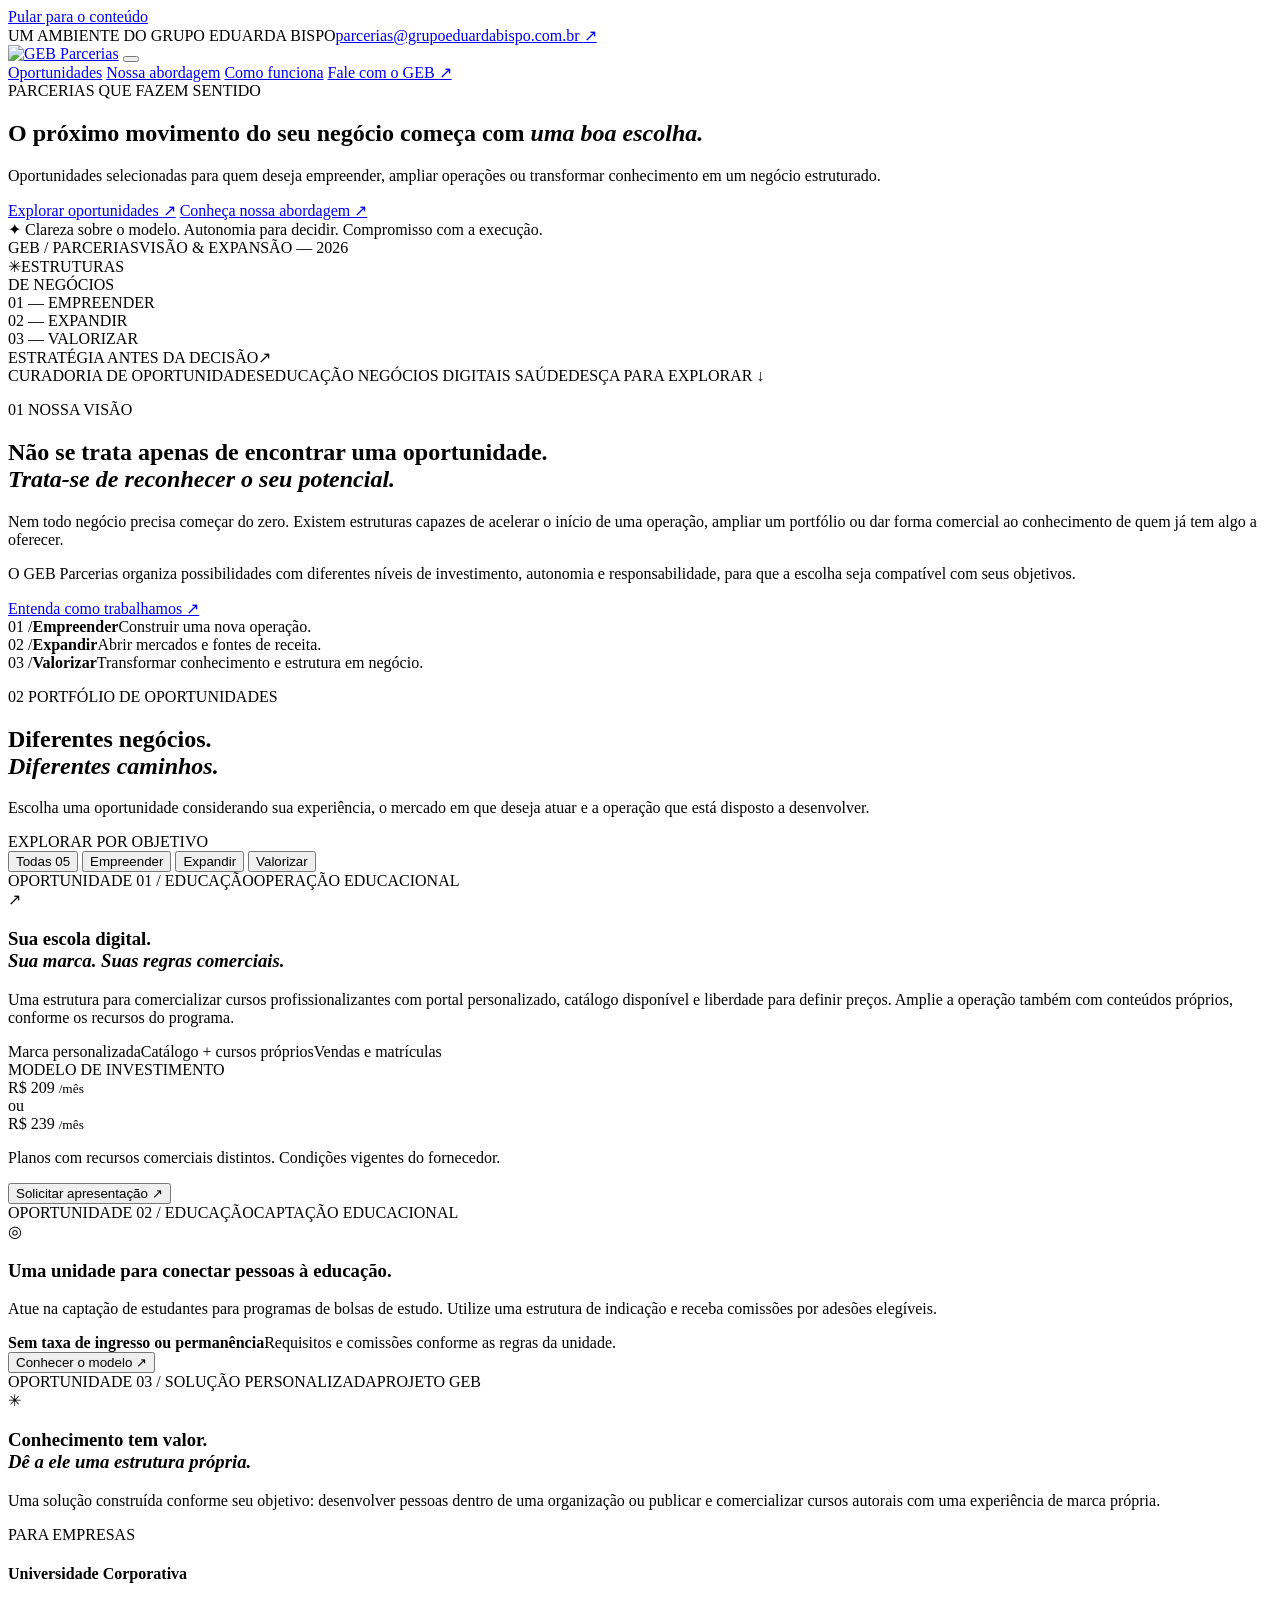
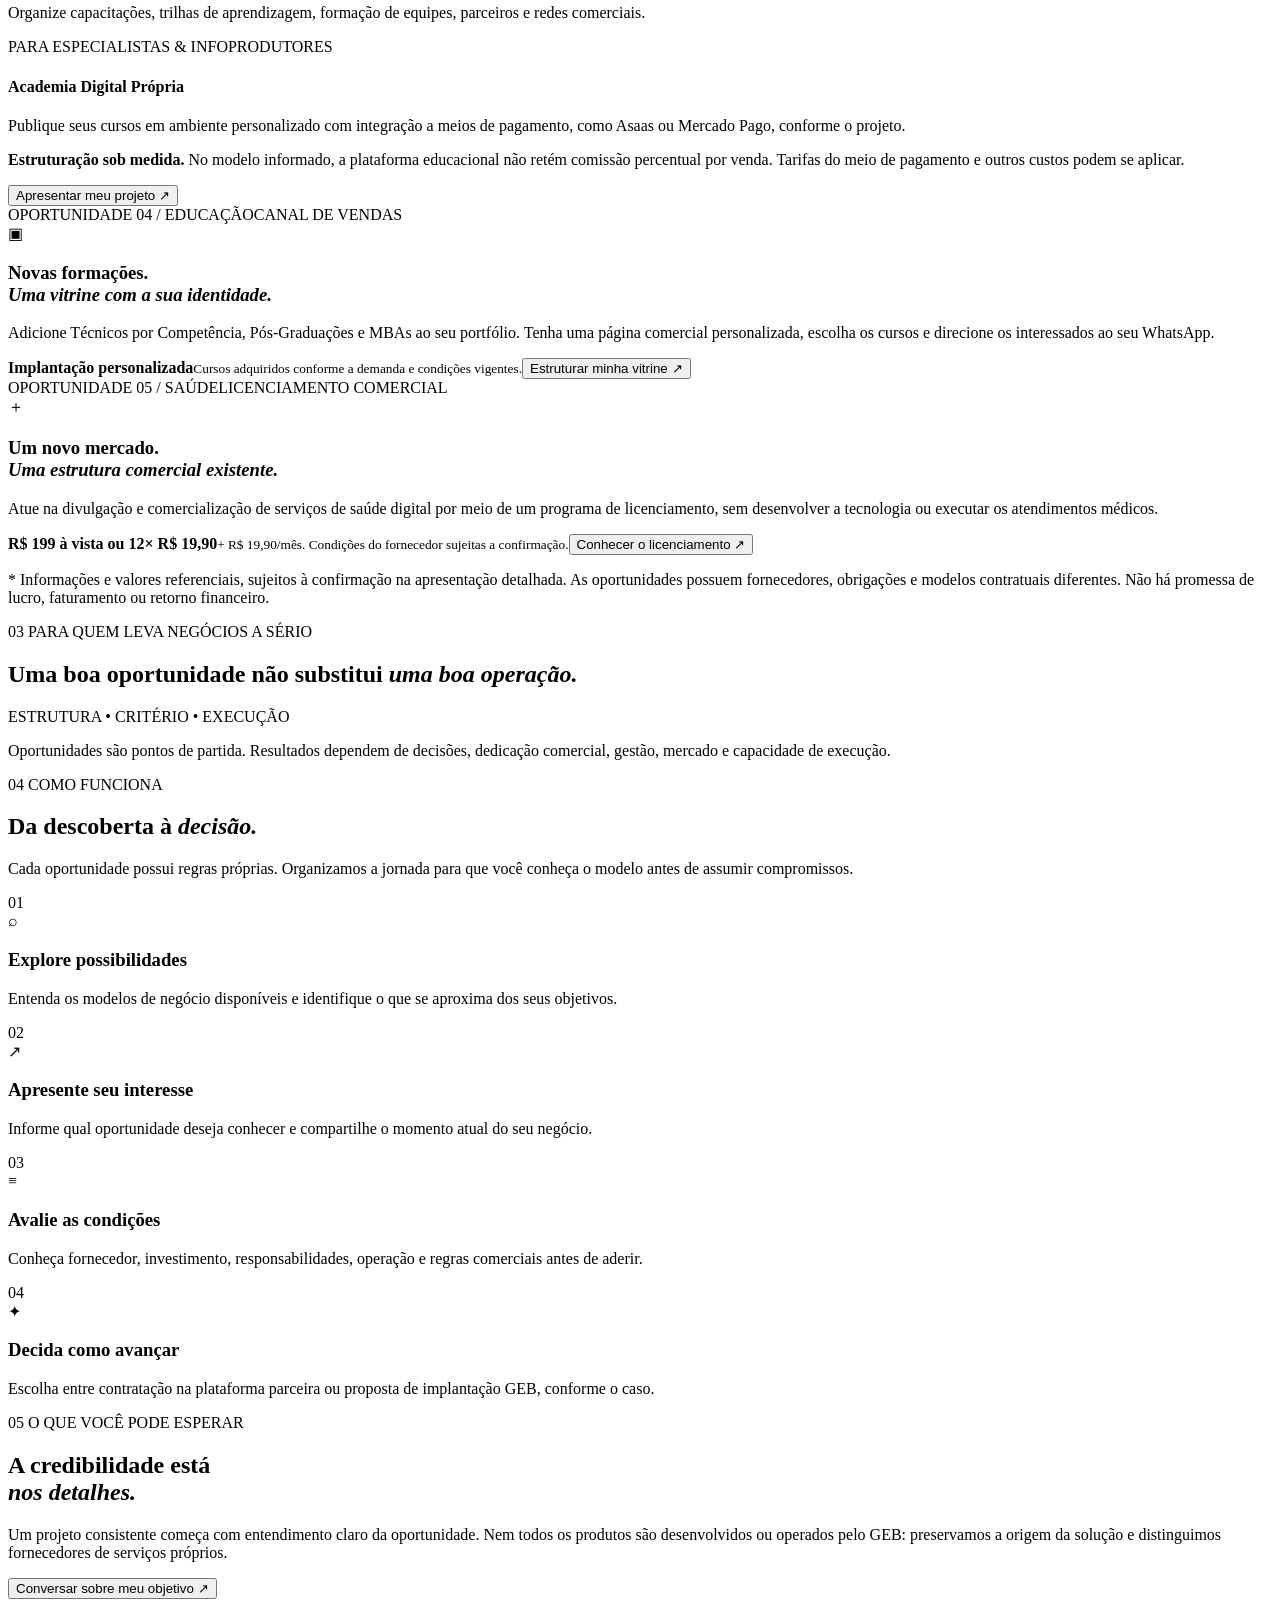
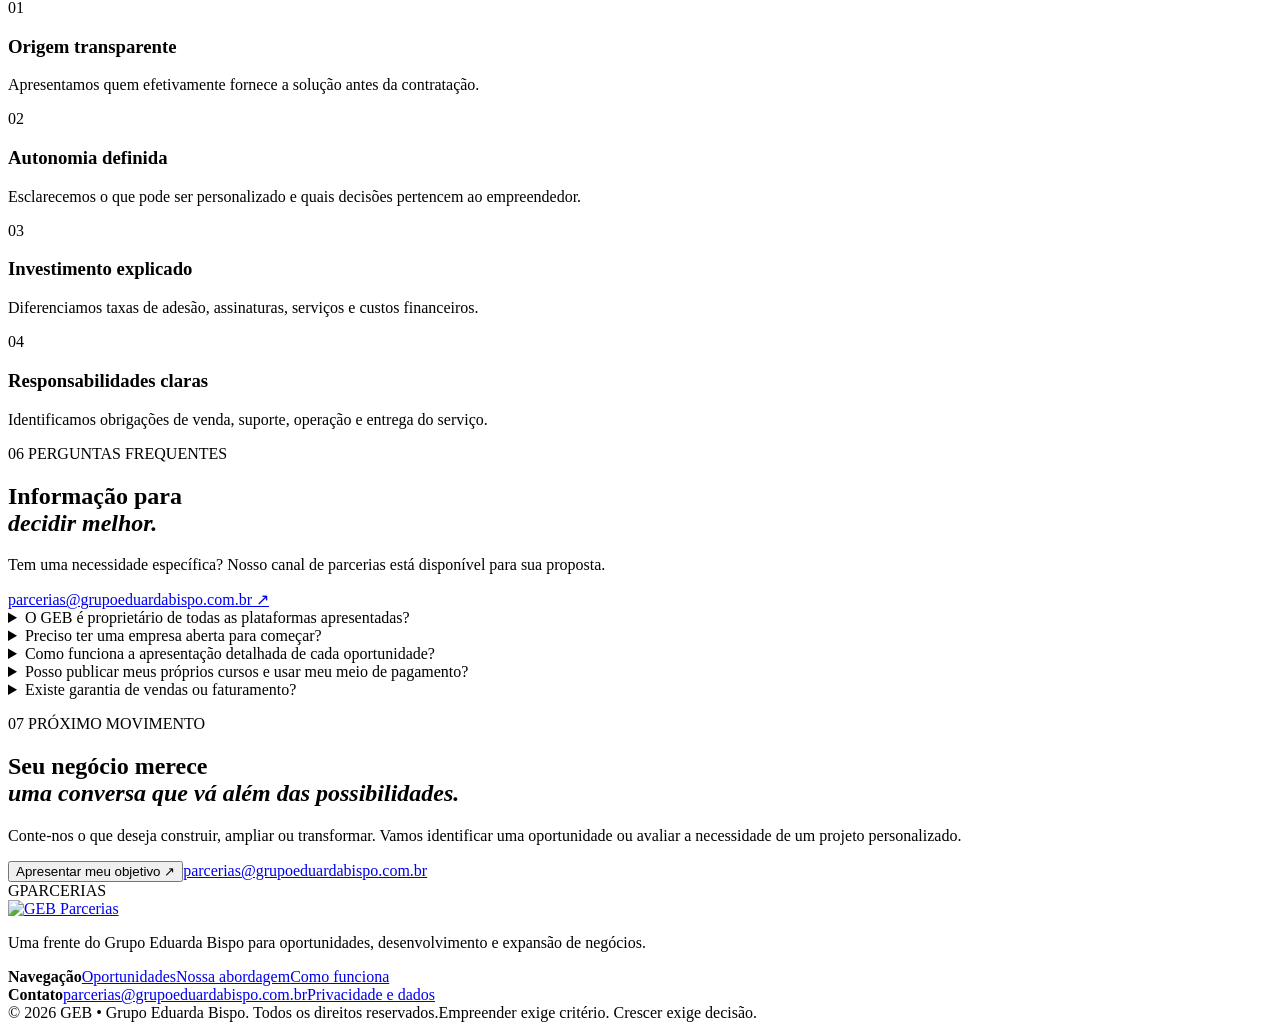
==== index.html @ 1d10a1e2 "feat: adicionar index.html ao site GEB Parcerias" ====
<!doctype html>
<html lang="pt-BR">
<head>
  <meta charset="utf-8">
  <meta name="viewport" content="width=device-width,initial-scale=1">
  <meta name="theme-color" content="#182522">
  <meta name="color-scheme" content="light">
  <meta name="description" content="GEB Parcerias: oportunidades selecionadas para empreender, expandir negócios, estruturar educação e ampliar portfólios com clareza sobre investimento, operação e responsabilidades.">
  <meta property="og:type" content="website">
  <meta property="og:locale" content="pt_BR">
  <meta property="og:url" content="https://gebparcerias.grupoeduardabispo.com.br/">
  <meta property="og:title" content="GEB Parcerias | Oportunidades para construir e expandir negócios">
  <meta property="og:description" content="Negócios não crescem apenas com novas ideias. Crescem com as oportunidades certas.">
  <link rel="canonical" href="https://gebparcerias.grupoeduardabispo.com.br/">
  <link rel="icon" href="assets/favicon.png" type="image/png" sizes="96x96">
  <link rel="preconnect" href="https://fonts.googleapis.com">
  <link rel="preconnect" href="https://fonts.gstatic.com" crossorigin>
  <link href="https://fonts.googleapis.com/css2?family=DM+Sans:wght@400;500;600;700&family=Manrope:wght@400;500;600;700;800&display=swap" rel="stylesheet">
  <link rel="stylesheet" href="styles.css">
  <script src="script.js" defer></script>
  <title>GEB Parcerias | Oportunidades para construir e expandir negócios</title>
  <script type="application/ld+json">{"@context":"https://schema.org","@type":"Organization","name":"GEB Parcerias","url":"https://gebparcerias.grupoeduardabispo.com.br/","email":"parcerias@grupoeduardabispo.com.br","parentOrganization":{"@type":"Organization","name":"Grupo Eduarda Bispo"}}</script>
</head>
<body>
  <a href="#conteudo" class="skip-link">Pular para o conteúdo</a>
  <div class="top-line"><div class="wrap topline-inner"><span><span class="brand-mark" aria-hidden="true"></span> UM AMBIENTE DO GRUPO EDUARDA BISPO</span><a href="mailto:parcerias@grupoeduardabispo.com.br">parcerias@grupoeduardabispo.com.br <span aria-hidden="true">↗</span></a></div></div>
  <header class="header" id="topo">
    <div class="wrap navbar">
      <a class="brand" href="#topo" aria-label="GEB Parcerias — voltar ao início"><img src="assets/geb-parcerias.svg" width="176" height="88" alt="GEB Parcerias"></a>
      <button type="button" class="menu-button" aria-expanded="false" aria-controls="main-nav" aria-label="Abrir menu"><span></span><span></span><span></span></button>
      <nav class="nav" id="main-nav" aria-label="Navegação principal">
        <a href="#oportunidades">Oportunidades</a>
        <a href="#abordagem">Nossa abordagem</a>
        <a href="#processo">Como funciona</a>
        <a class="nav-contact" href="#contato">Fale com o GEB <span aria-hidden="true">↗</span></a>
      </nav>
    </div>
  </header>

  <main id="conteudo">
    <section class="hero" aria-labelledby="hero-title">
      <div class="hero-grid-lines" aria-hidden="true"></div>
      <div class="wrap hero-layout">
        <div class="hero-main">
          <div class="eyebrow hero-eyebrow"><span class="eyebrow-rule"></span> PARCERIAS QUE FAZEM SENTIDO</div>
          <h1 id="hero-title">O próximo movimento do seu negócio começa com <em>uma boa escolha.</em></h1>
          <p class="hero-subtitle">Oportunidades selecionadas para quem deseja empreender, ampliar operações ou transformar conhecimento em um negócio estruturado.</p>
          <div class="hero-buttons">
            <a class="btn btn-gold" href="#oportunidades">Explorar oportunidades <span aria-hidden="true">↗</span></a>
            <a class="btn btn-outline" href="#abordagem">Conheça nossa abordagem <span aria-hidden="true">↗</span></a>
          </div>
          <div class="hero-note"><span class="note-symbol" aria-hidden="true">✦</span> Clareza sobre o modelo. Autonomia para decidir. Compromisso com a execução.</div>
        </div>
        <div class="hero-art" aria-label="Empreender, expandir e valorizar com visão de negócios">
          <div class="art-index"><span>GEB / PARCERIAS</span><span>VISÃO &amp; EXPANSÃO — 2026</span></div>
          <div class="orbit orbit-1"></div><div class="orbit orbit-2"></div><div class="orbit orbit-3"></div>
          <div class="art-center"><span class="art-cross" aria-hidden="true">✳</span><span>ESTRUTURAS<br>DE NEGÓCIOS</span></div>
          <div class="art-pointer art-pointer-a"><span class="dot"></span> 01 — EMPREENDER</div>
          <div class="art-pointer art-pointer-b"><span class="dot"></span> 02 — EXPANDIR</div>
          <div class="art-pointer art-pointer-c"><span class="dot"></span> 03 — VALORIZAR</div>
          <div class="art-foot"><span>ESTRATÉGIA ANTES DA DECISÃO</span><span>↗</span></div>
        </div>
      </div>
      <div class="hero-bottom"><div class="wrap hero-bottom-inner"><span>CURADORIA DE OPORTUNIDADES</span><span>EDUCAÇÃO <i></i> NEGÓCIOS DIGITAIS <i></i> SAÚDE</span><span class="hero-bottom-arrow">DESÇA PARA EXPLORAR ↓</span></div></div>
    </section>

    <section class="intro section" id="abordagem" aria-labelledby="intro-title">
      <div class="wrap intro-grid">
        <div><p class="section-kicker"><span>01</span> NOSSA VISÃO</p><h2 id="intro-title">Não se trata apenas de encontrar uma oportunidade.<br><em>Trata-se de reconhecer o seu potencial.</em></h2></div>
        <div class="intro-right"><p>Nem todo negócio precisa começar do zero. Existem estruturas capazes de acelerar o início de uma operação, ampliar um portfólio ou dar forma comercial ao conhecimento de quem já tem algo a oferecer.</p><p>O GEB Parcerias organiza possibilidades com diferentes níveis de investimento, autonomia e responsabilidade, para que a escolha seja compatível com seus objetivos.</p><a href="#processo" class="text-link">Entenda como trabalhamos <span aria-hidden="true">↗</span></a></div>
      </div>
      <div class="wrap value-strip" aria-label="Três caminhos de crescimento">
        <div><span class="value-num">01 /</span><strong>Empreender</strong><span>Construir uma nova operação.</span></div>
        <div><span class="value-num">02 /</span><strong>Expandir</strong><span>Abrir mercados e fontes de receita.</span></div>
        <div><span class="value-num">03 /</span><strong>Valorizar</strong><span>Transformar conhecimento e estrutura em negócio.</span></div>
      </div>
    </section>

    <section class="opportunities section" id="oportunidades" aria-labelledby="offers-title">
      <div class="wrap">
        <div class="section-heading">
          <div><p class="section-kicker"><span>02</span> PORTFÓLIO DE OPORTUNIDADES</p><h2 id="offers-title">Diferentes negócios.<br><em>Diferentes caminhos.</em></h2></div>
          <p>Escolha uma oportunidade considerando sua experiência, o mercado em que deseja atuar e a operação que está disposto a desenvolver.</p>
        </div>
        <div class="filter-row" aria-label="Filtrar oportunidades" role="group">
          <span class="filter-label">EXPLORAR POR OBJETIVO</span>
          <div class="filter-buttons">
            <button type="button" class="filter active" data-filter="todos" aria-pressed="true">Todas <span>05</span></button>
            <button type="button" class="filter" data-filter="empreender" aria-pressed="false">Empreender</button>
            <button type="button" class="filter" data-filter="expandir" aria-pressed="false">Expandir</button>
            <button type="button" class="filter" data-filter="valorizar" aria-pressed="false">Valorizar</button>
          </div>
        </div>
        <div class="offers-grid">
          <article class="offer-card offer-large" data-categories="empreender expandir" data-offer="escola" id="escola-digital">
            <div class="card-top"><span class="offer-number">OPORTUNIDADE 01 / EDUCAÇÃO</span><span class="offer-type">OPERAÇÃO EDUCACIONAL</span></div>
            <div class="card-layout">
              <div class="card-copy"><div class="card-glyph" aria-hidden="true">↗</div><h3>Sua escola digital.<br><em>Sua marca. Suas regras comerciais.</em></h3><p>Uma estrutura para comercializar cursos profissionalizantes com portal personalizado, catálogo disponível e liberdade para definir preços. Amplie a operação também com conteúdos próprios, conforme os recursos do programa.</p><div class="card-facts"><span>Marca personalizada</span><span>Catálogo + cursos próprios</span><span>Vendas e matrículas</span></div></div>
              <div class="offer-aside"><span class="aside-label">MODELO DE INVESTIMENTO</span><div class="price-line">R$ 209 <small>/mês</small></div><div class="aside-separator">ou</div><div class="price-line price-secondary">R$ 239 <small>/mês</small></div><p>Planos com recursos comerciais distintos. Condições vigentes do fornecedor.</p><button type="button" class="card-action" data-interest="escola">Solicitar apresentação <span aria-hidden="true">↗</span></button></div>
            </div>
          </article>

          <article class="offer-card offer-compact" data-categories="empreender expandir" data-offer="bolsas" id="bolsas-educacionais">
            <div class="card-top"><span class="offer-number">OPORTUNIDADE 02 / EDUCAÇÃO</span><span class="offer-type">CAPTAÇÃO EDUCACIONAL</span></div>
            <div class="compact-body"><div class="card-glyph glyph-light" aria-hidden="true">◎</div><h3>Uma unidade para conectar pessoas à educação.</h3><p>Atue na captação de estudantes para programas de bolsas de estudo. Utilize uma estrutura de indicação e receba comissões por adesões elegíveis.</p><div class="inline-benefit"><strong>Sem taxa de ingresso ou permanência</strong><span>Requisitos e comissões conforme as regras da unidade.</span></div><button type="button" class="card-action card-action-light" data-interest="bolsas">Conhecer o modelo <span aria-hidden="true">↗</span></button></div>
          </article>

          <article class="offer-card offer-wide" data-categories="valorizar expandir empreender" data-offer="academia" id="academia-digital">
            <div class="card-top"><span class="offer-number">OPORTUNIDADE 03 / SOLUÇÃO PERSONALIZADA</span><span class="offer-type">PROJETO GEB</span></div>
            <div class="wide-heading"><div><div class="card-glyph" aria-hidden="true">✳</div><h3>Conhecimento tem valor.<br><em>Dê a ele uma estrutura própria.</em></h3></div><p>Uma solução construída conforme seu objetivo: desenvolver pessoas dentro de uma organização ou publicar e comercializar cursos autorais com uma experiência de marca própria.</p></div>
            <div class="dual-path">
              <div class="path"><span>PARA EMPRESAS</span><h4>Universidade Corporativa</h4><p>Organize capacitações, trilhas de aprendizagem, formação de equipes, parceiros e redes comerciais.</p></div>
              <div class="path"><span>PARA ESPECIALISTAS &amp; INFOPRODUTORES</span><h4>Academia Digital Própria</h4><p>Publique seus cursos em ambiente personalizado com integração a meios de pagamento, como Asaas ou Mercado Pago, conforme o projeto.</p></div>
            </div>
            <div class="wide-footer"><p><strong>Estruturação sob medida.</strong> No modelo informado, a plataforma educacional não retém comissão percentual por venda. Tarifas do meio de pagamento e outros custos podem se aplicar.</p><button type="button" class="card-action" data-interest="academia">Apresentar meu projeto <span aria-hidden="true">↗</span></button></div>
          </article>

          <article class="offer-card offer-half" data-categories="expandir valorizar" data-offer="vitrine" id="vitrine-educacional">
            <div class="card-top"><span class="offer-number">OPORTUNIDADE 04 / EDUCAÇÃO</span><span class="offer-type">CANAL DE VENDAS</span></div>
            <div class="card-glyph" aria-hidden="true">▣</div><h3>Novas formações.<br><em>Uma vitrine com a sua identidade.</em></h3><p>Adicione Técnicos por Competência, Pós-Graduações e MBAs ao seu portfólio. Tenha uma página comercial personalizada, escolha os cursos e direcione os interessados ao seu WhatsApp.</p><div class="offer-foot"><span><strong>Implantação personalizada</strong><small>Cursos adquiridos conforme a demanda e condições vigentes.</small></span><button type="button" class="card-action" data-interest="vitrine">Estruturar minha vitrine <span aria-hidden="true">↗</span></button></div>
          </article>

          <article class="offer-card offer-half offer-health" data-categories="empreender expandir" data-offer="saude" id="saude-digital">
            <div class="card-top"><span class="offer-number">OPORTUNIDADE 05 / SAÚDE</span><span class="offer-type">LICENCIAMENTO COMERCIAL</span></div>
            <div class="card-glyph" aria-hidden="true">＋</div><h3>Um novo mercado.<br><em>Uma estrutura comercial existente.</em></h3><p>Atue na divulgação e comercialização de serviços de saúde digital por meio de um programa de licenciamento, sem desenvolver a tecnologia ou executar os atendimentos médicos.</p><div class="offer-foot"><span><strong>R$ 199 à vista ou 12× R$ 19,90</strong><small>+ R$ 19,90/mês. Condições do fornecedor sujeitas a confirmação.</small></span><button type="button" class="card-action" data-interest="saude">Conhecer o licenciamento <span aria-hidden="true">↗</span></button></div>
          </article>
        </div>
        <p class="offers-disclaimer">* Informações e valores referenciais, sujeitos à confirmação na apresentação detalhada. As oportunidades possuem fornecedores, obrigações e modelos contratuais diferentes. Não há promessa de lucro, faturamento ou retorno financeiro.</p>
      </div>
    </section>

    <section class="statement" aria-labelledby="statement-title"><div class="wrap statement-layout"><p class="section-kicker"><span>03</span> PARA QUEM LEVA NEGÓCIOS A SÉRIO</p><h2 id="statement-title">Uma boa oportunidade não substitui <em>uma boa operação.</em></h2><div class="statement-bottom"><span>ESTRUTURA • CRITÉRIO • EXECUÇÃO</span><p>Oportunidades são pontos de partida. Resultados dependem de decisões, dedicação comercial, gestão, mercado e capacidade de execução.</p></div></div></section>

    <section class="process section" id="processo" aria-labelledby="process-title"><div class="wrap"><div class="section-heading"><div><p class="section-kicker"><span>04</span> COMO FUNCIONA</p><h2 id="process-title">Da descoberta à <em>decisão.</em></h2></div><p>Cada oportunidade possui regras próprias. Organizamos a jornada para que você conheça o modelo antes de assumir compromissos.</p></div><div class="process-grid"><div class="process-step"><span class="step-index">01</span><div class="step-icon" aria-hidden="true">⌕</div><h3>Explore possibilidades</h3><p>Entenda os modelos de negócio disponíveis e identifique o que se aproxima dos seus objetivos.</p></div><div class="process-step"><span class="step-index">02</span><div class="step-icon" aria-hidden="true">↗</div><h3>Apresente seu interesse</h3><p>Informe qual oportunidade deseja conhecer e compartilhe o momento atual do seu negócio.</p></div><div class="process-step"><span class="step-index">03</span><div class="step-icon" aria-hidden="true">≡</div><h3>Avalie as condições</h3><p>Conheça fornecedor, investimento, responsabilidades, operação e regras comerciais antes de aderir.</p></div><div class="process-step"><span class="step-index">04</span><div class="step-icon" aria-hidden="true">✦</div><h3>Decida como avançar</h3><p>Escolha entre contratação na plataforma parceira ou proposta de implantação GEB, conforme o caso.</p></div></div></div></section>

    <section class="criteria" aria-labelledby="criteria-title"><div class="wrap criteria-grid"><div><p class="section-kicker"><span>05</span> O QUE VOCÊ PODE ESPERAR</p><h2 id="criteria-title">A credibilidade está<br><em>nos detalhes.</em></h2><p>Um projeto consistente começa com entendimento claro da oportunidade. Nem todos os produtos são desenvolvidos ou operados pelo GEB: preservamos a origem da solução e distinguimos fornecedores de serviços próprios.</p><button type="button" class="btn btn-dark" data-interest="geral">Conversar sobre meu objetivo <span aria-hidden="true">↗</span></button></div><div class="criteria-list"><div><span>01</span><div><h3>Origem transparente</h3><p>Apresentamos quem efetivamente fornece a solução antes da contratação.</p></div></div><div><span>02</span><div><h3>Autonomia definida</h3><p>Esclarecemos o que pode ser personalizado e quais decisões pertencem ao empreendedor.</p></div></div><div><span>03</span><div><h3>Investimento explicado</h3><p>Diferenciamos taxas de adesão, assinaturas, serviços e custos financeiros.</p></div></div><div><span>04</span><div><h3>Responsabilidades claras</h3><p>Identificamos obrigações de venda, suporte, operação e entrega do serviço.</p></div></div></div></div></section>

    <section class="questions section" id="duvidas" aria-labelledby="questions-title"><div class="wrap questions-layout"><div><p class="section-kicker"><span>06</span> PERGUNTAS FREQUENTES</p><h2 id="questions-title">Informação para<br><em>decidir melhor.</em></h2><p class="questions-support">Tem uma necessidade específica? Nosso canal de parcerias está disponível para sua proposta.</p><a class="text-link" href="mailto:parcerias@grupoeduardabispo.com.br">parcerias@grupoeduardabispo.com.br ↗</a></div><div class="faq-list"><details><summary>O GEB é proprietário de todas as plataformas apresentadas?</summary><p>Não. Algumas oportunidades são programas de terceiros, com contratos e serviços administrados pelos próprios fornecedores. Outras envolvem implantação e estruturação personalizadas realizadas pelo GEB. Essa diferença é esclarecida em cada caso.</p></details><details><summary>Preciso ter uma empresa aberta para começar?</summary><p>Depende da oportunidade e das exigências do fornecedor, do formato de contratação e das atividades pretendidas. A apresentação comercial informará os requisitos aplicáveis.</p></details><details><summary>Como funciona a apresentação detalhada de cada oportunidade?</summary><p>Escolha uma oferta e envie seu interesse. No atendimento, você poderá conhecer a plataforma ou o responsável, as condições comerciais atuais e o caminho de adesão. As páginas detalhadas individuais serão adicionadas posteriormente.</p></details><details><summary>Posso publicar meus próprios cursos e usar meu meio de pagamento?</summary><p>Há modelos que permitem incluir cursos próprios e projetos que podem integrar pagamentos com ferramentas como Asaas ou Mercado Pago. O escopo varia conforme a solução. A ausência de comissão da plataforma educacional, quando aplicável, não elimina eventuais taxas do processador financeiro.</p></details><details><summary>Existe garantia de vendas ou faturamento?</summary><p>Não. O desempenho comercial depende do mercado, da execução, das decisões e das condições de operação. Os valores apresentados são custos referenciais das ofertas, não projeções de lucro.</p></details></div></div></section>

    <section class="contact" id="contato" aria-labelledby="contact-title"><div class="wrap contact-grid"><div><p class="section-kicker kicker-light"><span>07</span> PRÓXIMO MOVIMENTO</p><h2 id="contact-title">Seu negócio merece<br><em>uma conversa que vá além das possibilidades.</em></h2><p>Conte-nos o que deseja construir, ampliar ou transformar. Vamos identificar uma oportunidade ou avaliar a necessidade de um projeto personalizado.</p><div class="contact-actions"><button type="button" class="btn btn-gold" data-interest="geral">Apresentar meu objetivo <span aria-hidden="true">↗</span></button><a href="mailto:parcerias@grupoeduardabispo.com.br" class="contact-email">parcerias@grupoeduardabispo.com.br</a></div></div><div class="contact-emblem" aria-hidden="true"><span class="contact-emblem-ring ring-a"></span><span class="contact-emblem-ring ring-b"></span><span class="contact-emblem-letter">G</span><span class="emblem-small">PARCERIAS</span></div></div></section>
  </main>

  <footer class="footer"><div class="wrap footer-main"><div><a class="footer-brand" href="#topo" aria-label="Voltar ao topo"><img src="assets/geb-parcerias.svg" alt="GEB Parcerias" width="185" height="93"></a><p>Uma frente do Grupo Eduarda Bispo para oportunidades, desenvolvimento e expansão de negócios.</p></div><div><strong>Navegação</strong><a href="#oportunidades">Oportunidades</a><a href="#abordagem">Nossa abordagem</a><a href="#processo">Como funciona</a></div><div><strong>Contato</strong><a href="mailto:parcerias@grupoeduardabispo.com.br">parcerias@grupoeduardabispo.com.br</a><a href="privacidade.html">Privacidade e dados</a></div></div><div class="wrap footer-bottom"><span>© <span id="year">2026</span> GEB • Grupo Eduarda Bispo. Todos os direitos reservados.</span><span>Empreender exige critério. Crescer exige decisão.</span></div></footer>

  <dialog class="lead-dialog" id="interest-dialog" aria-labelledby="dialog-title"><form id="lead-form" method="dialog" novalidate><div class="dialog-head"><div><span class="dialog-eyebrow">GEB PARCERIAS / INTERESSE</span><h2 id="dialog-title">Vamos conversar sobre seu próximo movimento?</h2></div><button class="close-dialog" type="button" aria-label="Fechar janela">×</button></div><p class="dialog-copy">Selecione a oportunidade e conte um pouco sobre seu objetivo. Você poderá encaminhar sua mensagem pelo WhatsApp ou por e-mail.</p><div class="form-fields"><label class="field full"><span>Oportunidade <strong>*</strong></span><select name="oportunidade" id="field-opportunity" required><option value="" selected disabled>Selecione uma opção</option><option value="Escola Digital Profissionalizante">Escola Digital Profissionalizante</option><option value="Unidade de Bolsas Educacionais">Unidade de Bolsas Educacionais</option><option value="Universidade Corporativa / Academia Digital Própria">Universidade Corporativa / Academia Digital Própria</option><option value="Vitrine Educacional Personalizada">Vitrine Educacional Personalizada</option><option value="Licenciamento Comercial de Saúde Digital">Licenciamento Comercial de Saúde Digital</option><option value="Avaliar meu objetivo / outra parceria">Quero orientação sobre meu objetivo</option></select></label><label class="field"><span>Seu nome <strong>*</strong></span><input type="text" name="nome" autocomplete="name" maxlength="110" required placeholder="Como podemos chamar você?"></label><label class="field"><span>Seu WhatsApp <strong>*</strong></span><input type="tel" name="whatsapp" autocomplete="tel" maxlength="22" required placeholder="DDD + número"></label><label class="field full"><span>E-mail <strong>*</strong></span><input type="email" name="email" autocomplete="email" maxlength="160" required placeholder="seuemail@empresa.com.br"></label><label class="field"><span>Seu objetivo <strong>*</strong></span><select name="objetivo" required><option value="" selected disabled>Escolha um objetivo</option><option value="Iniciar um negócio">Iniciar um negócio</option><option value="Expandir meu negócio">Expandir meu negócio</option><option value="Publicar/vender meus cursos">Publicar ou vender meus cursos</option><option value="Estruturar educação corporativa">Estruturar educação corporativa</option><option value="Conhecer possibilidades">Conhecer possibilidades</option></select></label><label class="field"><span>Momento atual <strong>*</strong></span><select name="momento" required><option value="" selected disabled>Selecione</option><option value="Planejamento">Planejamento</option><option value="Já tenho uma operação">Já tenho uma operação</option><option value="Pronto para avaliar implantação">Pronto para avaliar implantação</option></select></label><label class="field full"><span>O que deseja desenvolver? <small>(opcional)</small></span><textarea name="mensagem" rows="2" maxlength="700" placeholder="Conte-nos brevemente seu plano"></textarea></label></div><div class="privacy-note"><span aria-hidden="true">ⓘ</span><p>Este formulário prepara uma mensagem no seu dispositivo. <strong>Nenhuma informação é salva neste site.</strong> Seus dados serão compartilhados quando você confirmar o envio pelo WhatsApp ou e-mail. Saiba mais em <a href="privacidade.html" target="_blank" rel="noopener">Privacidade</a>.</p></div><p class="form-feedback" id="form-feedback" role="status" aria-live="polite"></p><div class="dialog-buttons"><button type="submit" data-send="whatsapp" class="btn btn-dark">Continuar no WhatsApp <span aria-hidden="true">↗</span></button><button type="submit" data-send="email" class="btn btn-mail">Preparar e-mail <span aria-hidden="true">↗</span></button></div></form></dialog>
</body>
</html>
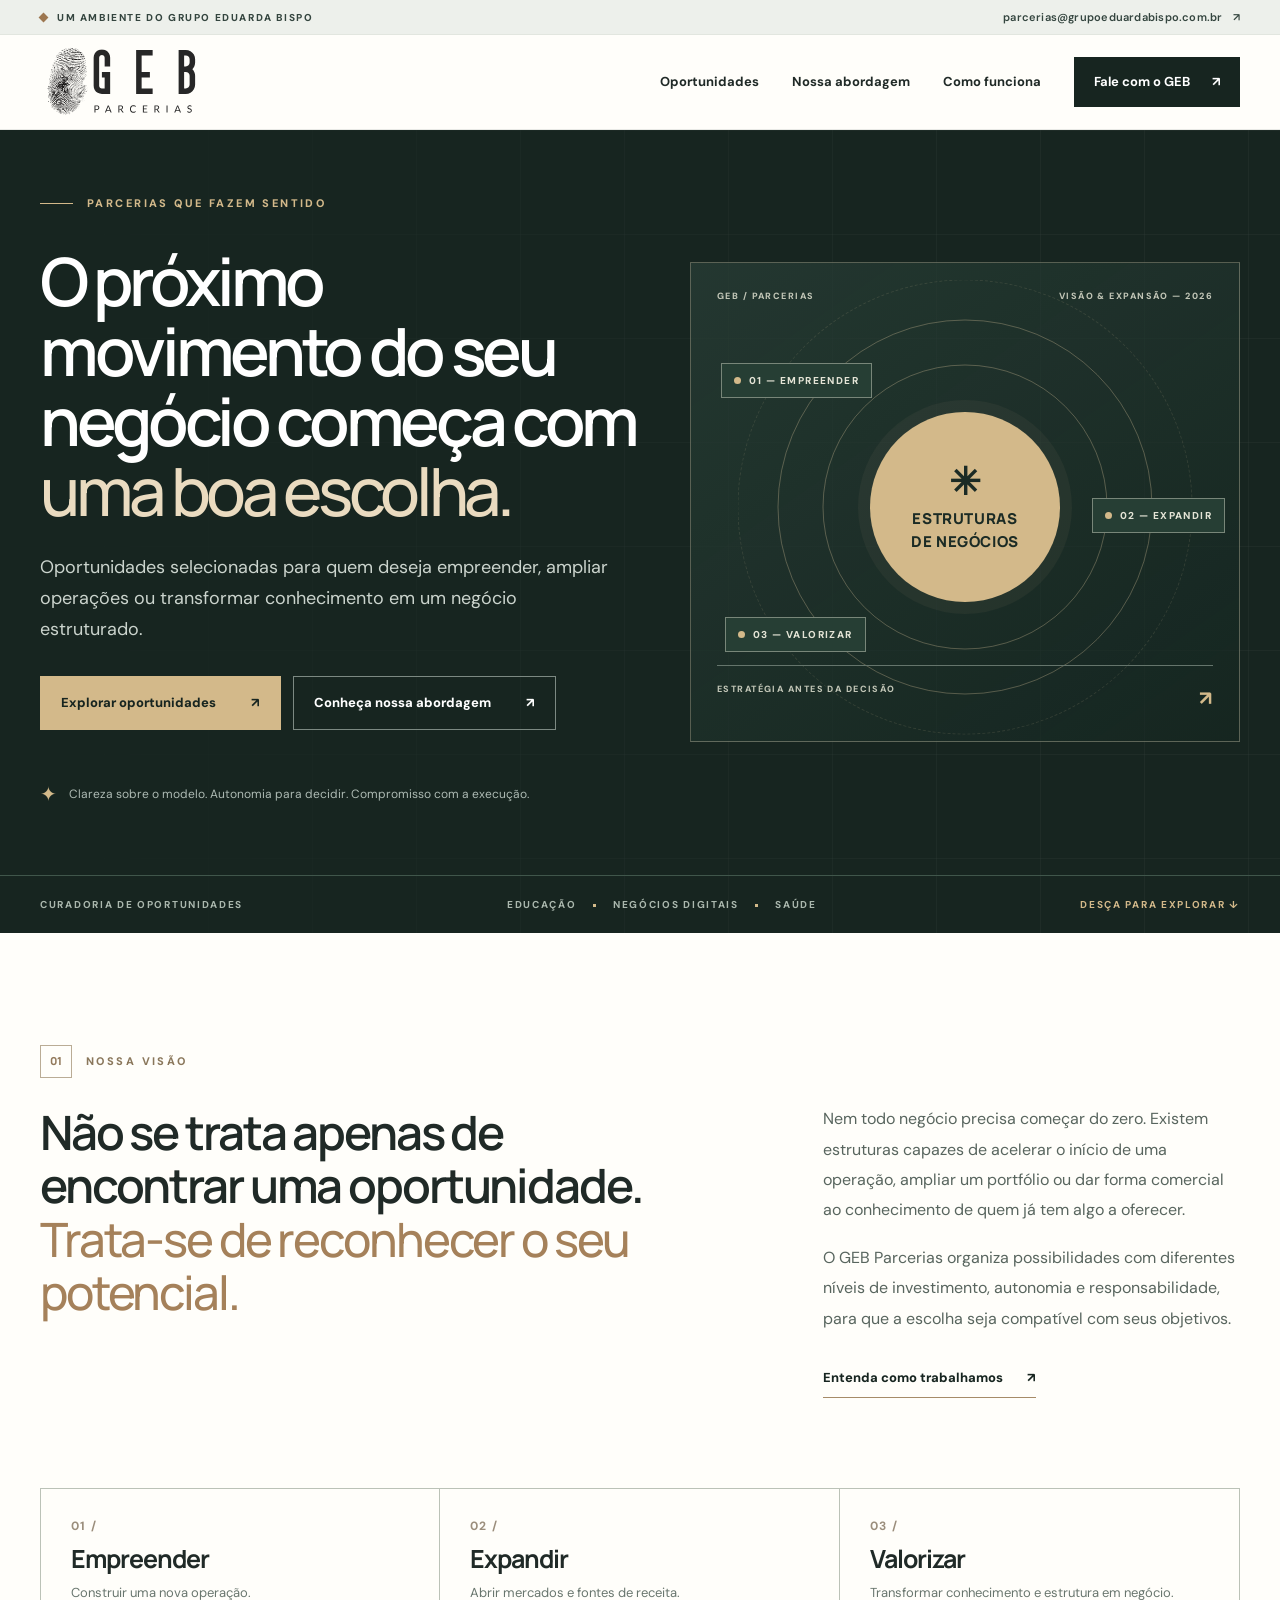
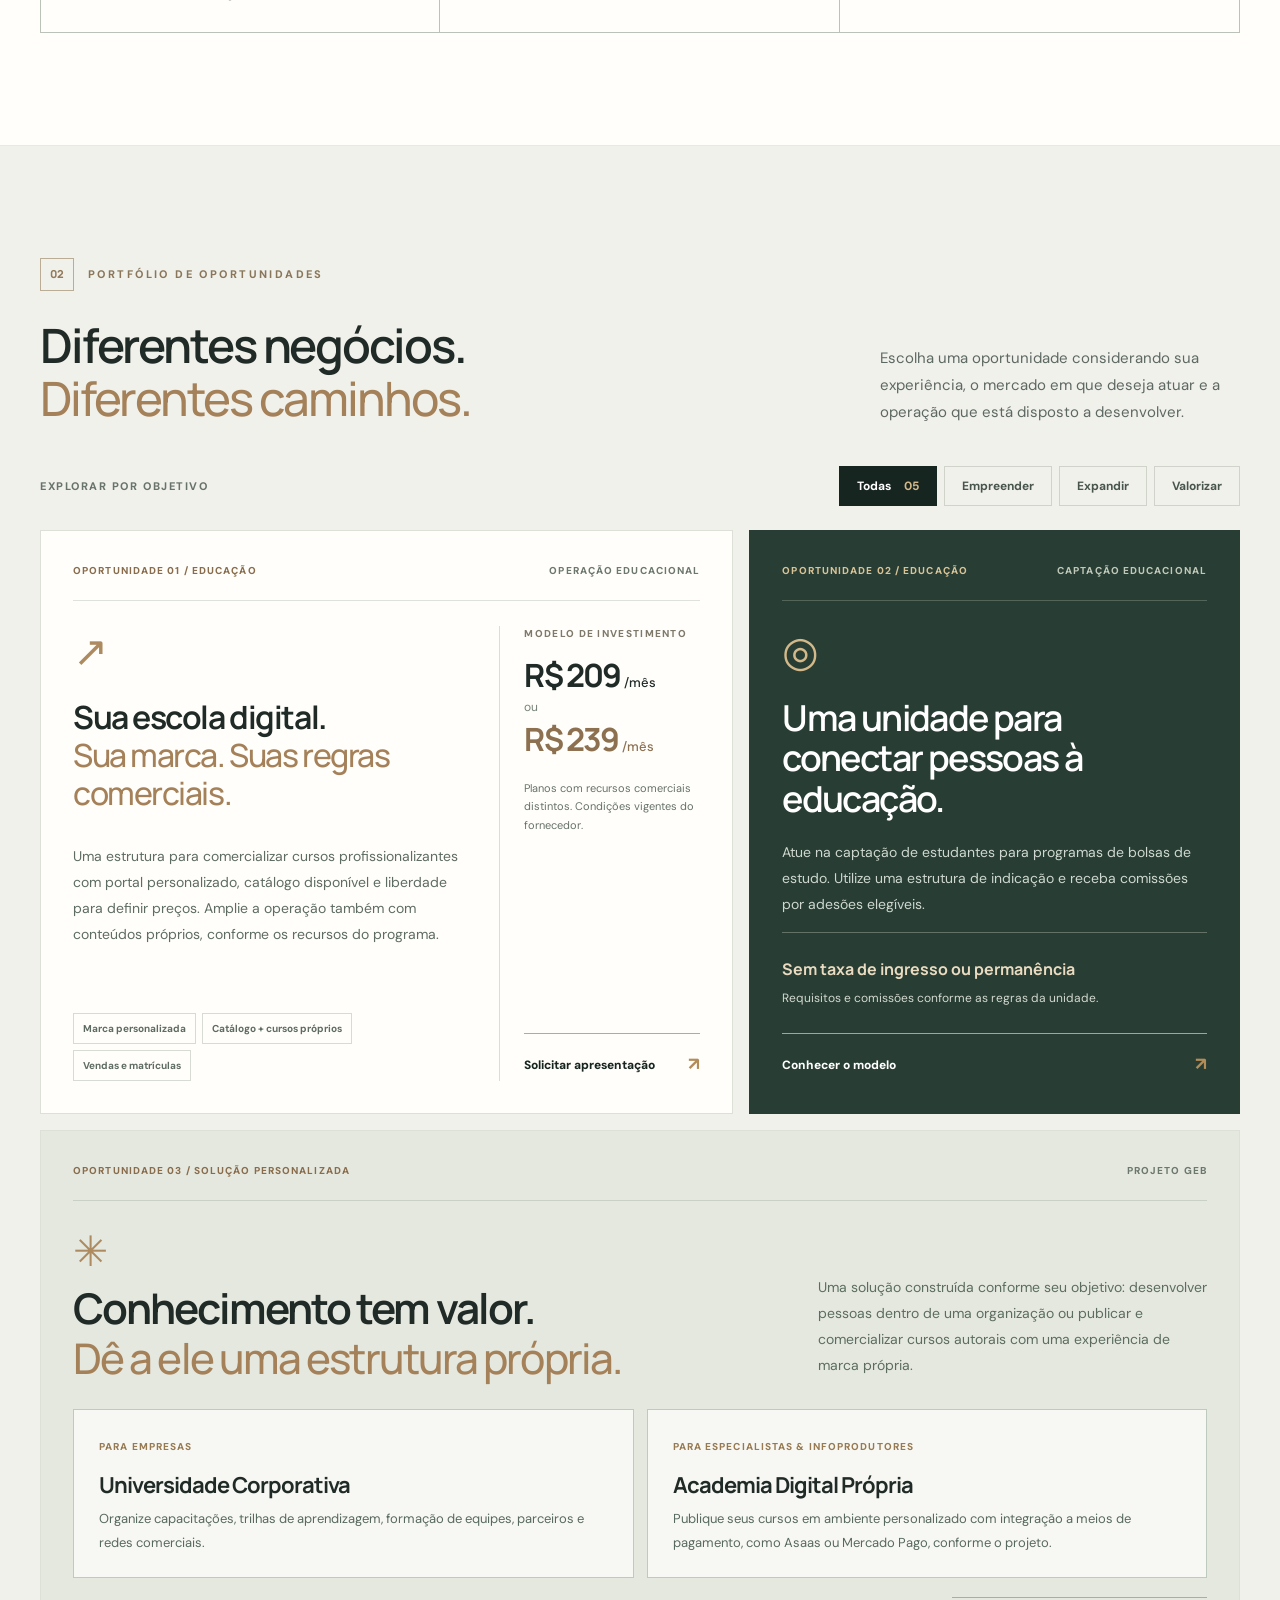
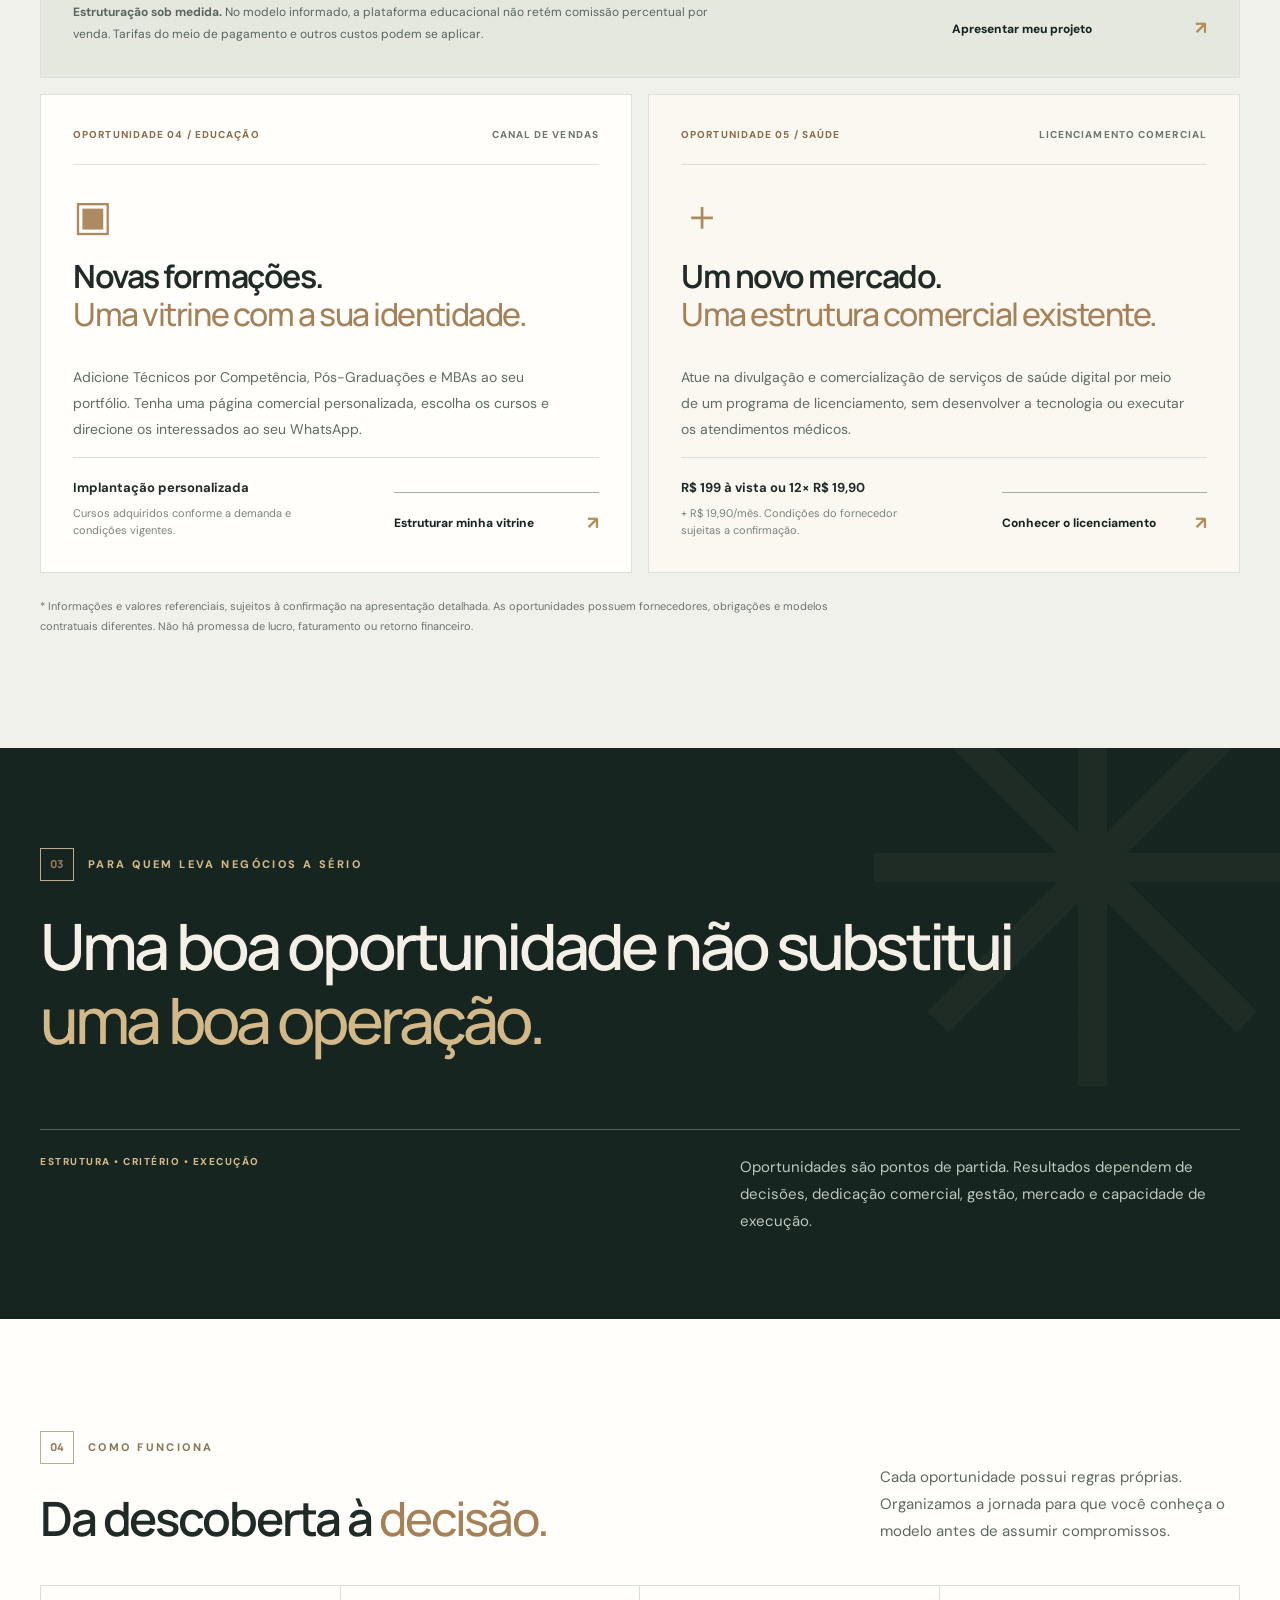
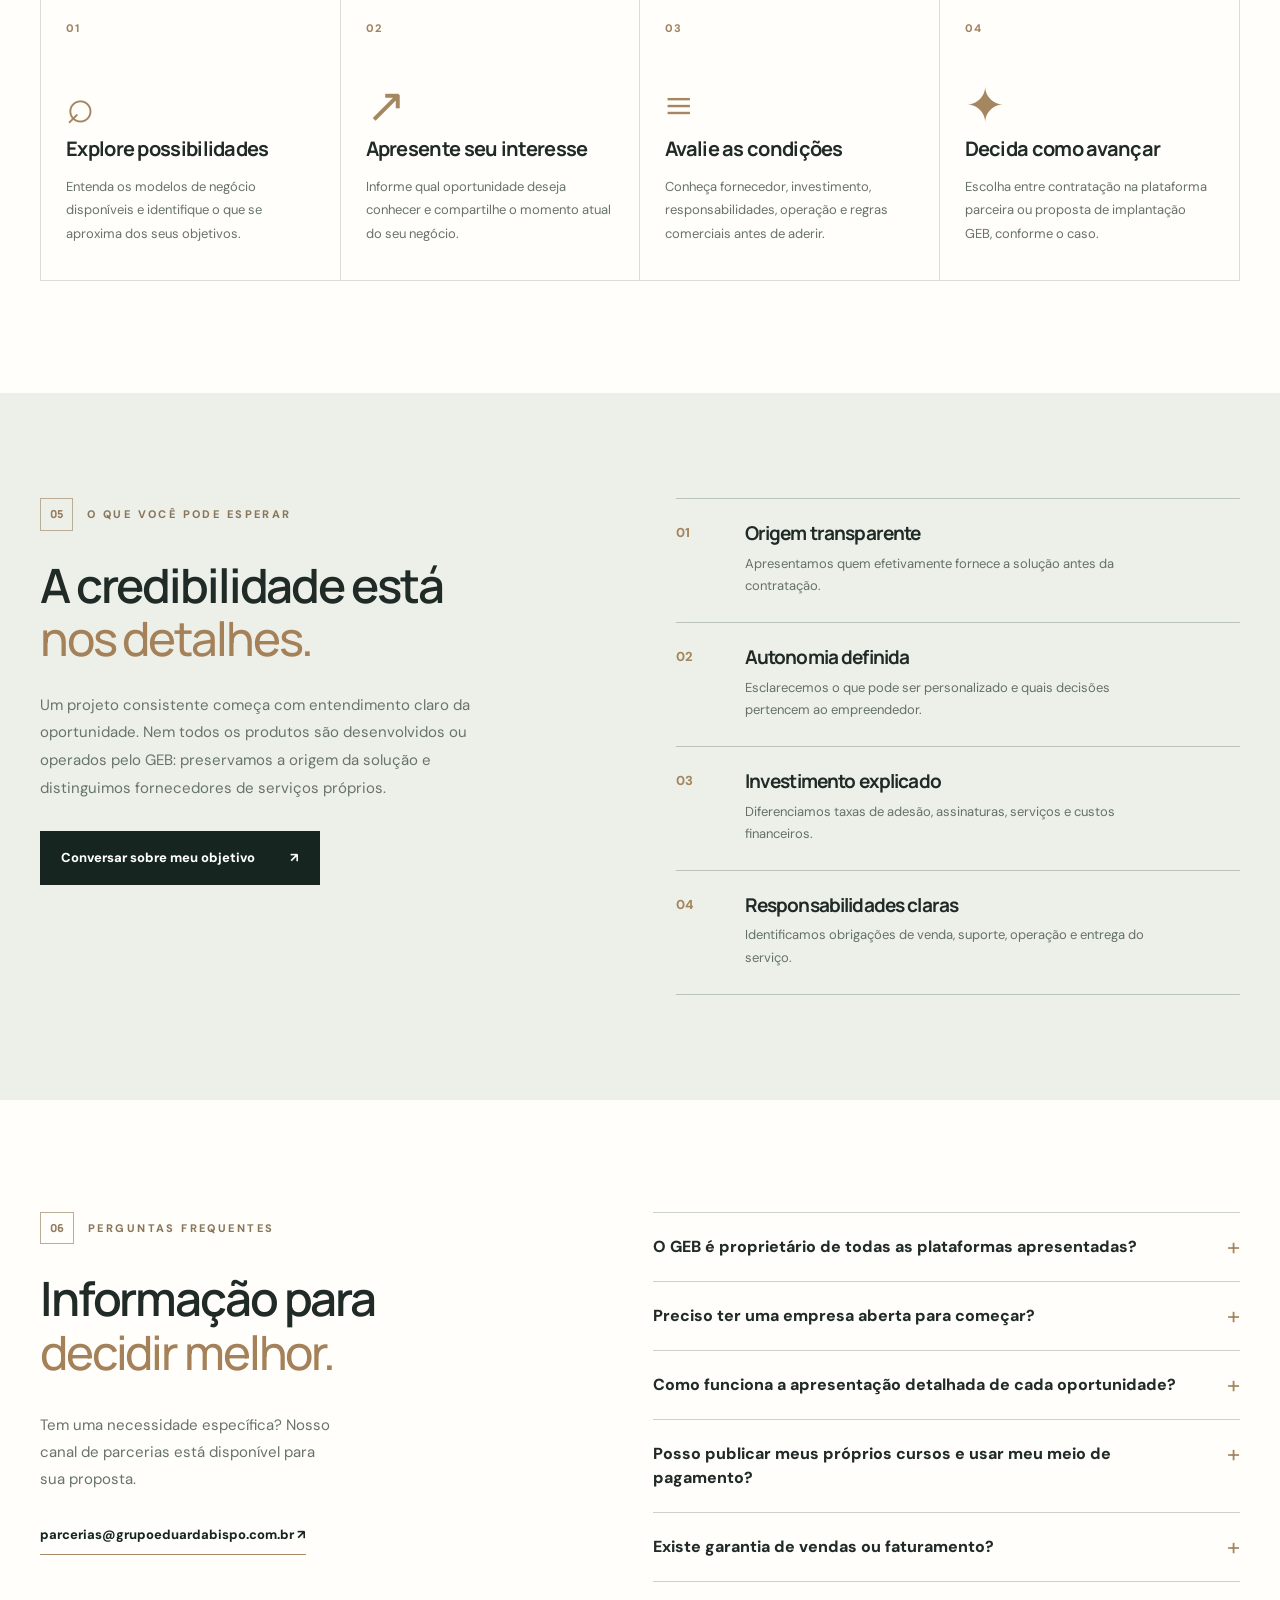
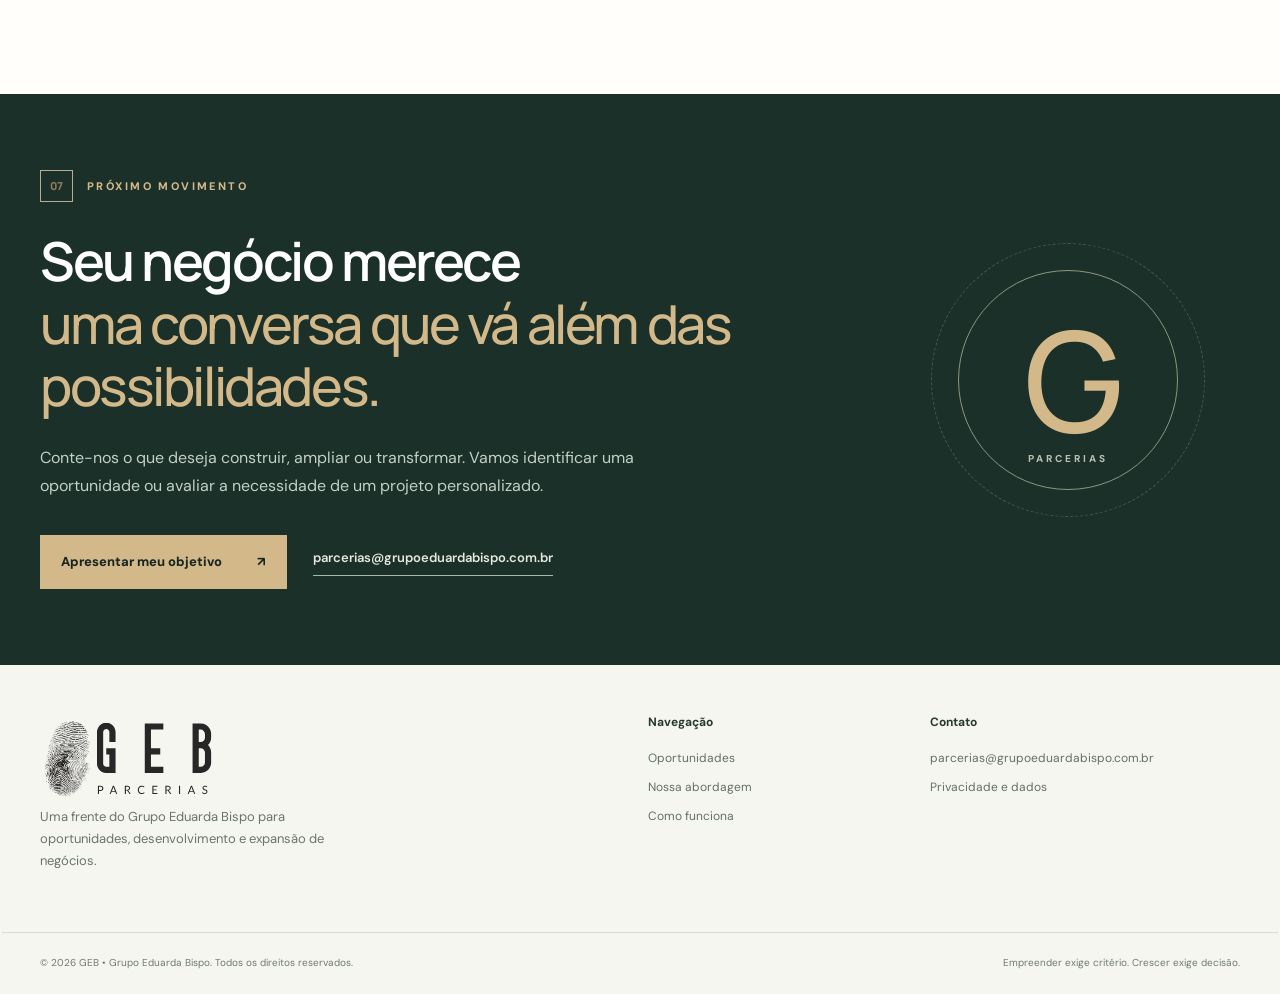
==== commit aeed7b8b: "fix: favicon SVG leve e nítido" ====
--- a/index.html
+++ b/index.html
@@ -12,7 +12,7 @@
   <meta property="og:title" content="GEB Parcerias | Oportunidades para construir e expandir negócios">
   <meta property="og:description" content="Negócios não crescem apenas com novas ideias. Crescem com as oportunidades certas.">
   <link rel="canonical" href="https://gebparcerias.grupoeduardabispo.com.br/">
-  <link rel="icon" href="assets/favicon.png" type="image/png" sizes="96x96">
+  <link rel="icon" href="assets/favicon.svg" type="image/svg+xml">
   <link rel="preconnect" href="https://fonts.googleapis.com">
   <link rel="preconnect" href="https://fonts.gstatic.com" crossorigin>
   <link href="https://fonts.googleapis.com/css2?family=DM+Sans:wght@400;500;600;700&family=Manrope:wght@400;500;600;700;800&display=swap" rel="stylesheet">
--- a/styles.css
+++ b/styles.css
@@ -0,0 +1,17 @@
+:root{--ink:#202a27;--deep:#172520;--deep2:#223631;--gold:#d3b98a;--gold2:#eadbc0;--cream:#f7f5ef;--paper:#fffefa;--sage:#ebeee8;--line:#deded6;--mute:#69726d;--heading:'Manrope','Segoe UI',Arial,sans-serif;--body:'DM Sans',Arial,sans-serif;--ease:cubic-bezier(.22,1,.36,1)}
+*{box-sizing:border-box}html{scroll-behavior:smooth;scroll-padding-top:92px}body{margin:0;background:var(--paper);color:var(--ink);font-family:var(--body);-webkit-font-smoothing:antialiased;line-height:1.5}body.dialog-open{overflow:hidden}button,input,select,textarea{font:inherit}button{cursor:pointer}a{color:inherit;text-decoration:none}img{display:block;max-width:100%}h1,h2,h3,h4,p{margin-top:0}h1,h2,h3,h4{font-family:var(--heading);line-height:1.13;letter-spacing:-.045em}h2 em,h3 em,h1 em{font-style:normal;font-weight:500;color:#a5815a}h1 em{color:var(--gold2)}.wrap{max-width:1276px;margin-inline:auto;padding-inline:38px}.skip-link{position:absolute;top:-120px;left:20px;background:white;padding:13px;z-index:999}.skip-link:focus{top:10px}a:focus-visible,button:focus-visible,summary:focus-visible,input:focus-visible,select:focus-visible,textarea:focus-visible{outline:3px solid #a98048;outline-offset:4px}
+.top-line{height:35px;background:#edf0eb;color:#34453f;border-bottom:1px solid #e2e6df;font-size:10px;letter-spacing:.16em;font-weight:800}.topline-inner{display:flex;justify-content:space-between;align-items:center;height:100%}.topline-inner>span{display:flex;align-items:center;gap:10px}.topline-inner a{font-size:11px;letter-spacing:.02em;font-weight:600}.topline-inner a span{margin-left:7px}.brand-mark{width:7px;height:7px;background:#9d7750;transform:rotate(45deg);display:inline-block}.header{position:sticky;top:0;z-index:20;background:rgba(255,254,250,.97);backdrop-filter:blur(12px);border-bottom:1px solid #e8e9e5}.navbar{height:94px;display:flex;align-items:center;justify-content:space-between;gap:30px}.brand{width:165px;height:81px;display:flex;align-items:center;justify-content:center;flex-shrink:0}.brand img{width:160px;height:80px;object-fit:contain}.nav{display:flex;align-items:center;gap:33px;font-size:13px;font-weight:700}.nav>a:not(.nav-contact){transition:color .2s}.nav>a:hover{color:#a77d51}.nav-contact{background:var(--deep);color:#fff;padding:15px 20px;min-width:160px;display:flex;gap:22px;align-items:center;justify-content:space-between;transition:background .2s}.nav-contact:hover{background:#30483d}.menu-button{display:none;background:none;border:0;padding:12px}
+.hero{background:var(--deep);color:white;position:relative;overflow:hidden}.hero-grid-lines{position:absolute;inset:0;opacity:.11;background-image:linear-gradient(90deg,rgba(255,255,255,.3) 1px,transparent 1px),linear-gradient(rgba(255,255,255,.3) 1px,transparent 1px);background-size:104px 104px;mask-image:linear-gradient(90deg,transparent 1%,black 75%);pointer-events:none}.hero-layout{display:grid;grid-template-columns:1.05fr .95fr;gap:3.5%;align-items:center;min-height:630px;padding-block:65px 66px;position:relative}.hero-main{max-width:660px;position:relative;z-index:1}.eyebrow,.section-kicker{font-size:11px;letter-spacing:.22em;font-weight:800;display:flex;align-items:center;gap:14px}.hero-eyebrow{color:var(--gold);margin-bottom:34px}.eyebrow-rule{width:33px;height:1px;background:var(--gold)}.hero h1{font-size:clamp(49px,5.2vw,76px);font-weight:600;letter-spacing:-.065em;line-height:1.055;margin-bottom:26px}.hero-subtitle{font-size:18px;line-height:1.7;max-width:570px;color:#cbd4cd}.hero-buttons{display:flex;gap:12px;flex-wrap:wrap;margin-top:32px}.btn{border:1px solid transparent;border-radius:0;padding:16px 20px;min-height:54px;font-size:13px;font-weight:800;display:inline-flex;align-items:center;justify-content:space-between;gap:35px;transition:transform .25s var(--ease),background .25s,color .25s;white-space:nowrap}.btn:hover,.card-action:hover{transform:translateY(-2px)}.btn-gold{background:var(--gold);color:var(--deep)}.btn-gold:hover{background:#e7cba2}.btn-outline{color:white;background:transparent;border-color:#7c8982}.btn-outline:hover{border-color:white}.hero-note{display:flex;gap:12px;font-size:12px;color:#adbab3;margin-top:49px;align-items:center}.note-symbol{font-size:20px;color:var(--gold)}.hero-art{height:480px;position:relative;border:1px solid rgba(239,223,191,.3);background:linear-gradient(145deg,rgba(41,63,55,.7),rgba(20,38,32,.62));overflow:hidden;isolation:isolate}.art-index,.art-foot{position:absolute;left:26px;right:26px;display:flex;justify-content:space-between;font-size:9px;letter-spacing:.16em;font-weight:800;color:#c2c6b7;z-index:3}.art-index{top:27px}.art-foot{bottom:28px;border-top:1px solid #65756c;padding-top:17px}.art-foot span:last-child{color:var(--gold);font-size:20px}.orbit{position:absolute;width:375px;height:375px;border:1px solid rgba(207,187,149,.34);border-radius:50%;top:51%;left:50%;transform:translate(-50%,-50%)}.orbit-2{width:285px;height:285px}.orbit-3{width:455px;height:455px;border-style:dashed;opacity:.4}.art-center{position:absolute;top:51%;left:50%;transform:translate(-50%,-50%);border-radius:50%;width:190px;height:190px;background:#d3b98a;color:#1b2b25;display:flex;flex-direction:column;align-items:center;justify-content:center;gap:8px;text-align:center;font-family:var(--heading);font-size:15px;letter-spacing:.04em;line-height:1.55;font-weight:800;z-index:2;box-shadow:0 0 0 12px rgba(211,185,138,.055)}.art-cross{font-size:38px;line-height:1}.art-pointer{position:absolute;z-index:2;font-size:10px;letter-spacing:.14em;font-weight:800;padding:9px 12px;background:#263e34;border:1px solid #788679;color:#e4e4d6;display:flex;align-items:center;gap:8px;white-space:nowrap}.art-pointer-a{top:100px;left:30px}.art-pointer-b{right:14px;top:235px}.art-pointer-c{bottom:89px;left:34px}.dot{display:inline-block;border-radius:50%;background:var(--gold);width:7px;height:7px}.hero-bottom{position:relative;border-top:1px solid #40564b}.hero-bottom-inner{display:flex;justify-content:space-between;align-items:center;min-height:57px;font-size:10px;letter-spacing:.17em;font-weight:700;color:#abb8ae;gap:18px}.hero-bottom-inner i{display:inline-block;height:3px;width:3px;background:var(--gold);vertical-align:middle;margin:0 13px}.hero-bottom-arrow{color:var(--gold)}
+.section{padding-block:112px}.section-kicker{margin-bottom:28px;color:#8a775b}.section-kicker span{font-family:var(--heading);font-size:11px;border:1px solid #baac95;padding:7px 9px;letter-spacing:0;color:#937a5c}.intro{background:var(--paper)}.intro-grid{display:grid;grid-template-columns:1.15fr .75fr;gap:12%;align-items:start}.intro h2,.section-heading h2,.criteria h2,.questions h2{font-size:clamp(35px,3.7vw,54px);font-weight:600;margin:0}.intro-right{padding-top:59px}.intro-right p{font-size:16px;line-height:1.9;color:#58655e;margin-bottom:17px}.text-link{display:inline-flex;align-items:center;gap:24px;border-bottom:1px solid #a68b68;padding-bottom:10px;margin-top:17px;font-size:13px;font-weight:800;color:var(--deep)}.value-strip{display:grid;grid-template-columns:repeat(3,1fr);margin-top:90px}.value-strip>div{border-top:1px solid #bbc2b7;border-bottom:1px solid #bbc2b7;border-right:1px solid #bbc2b7;padding:28px 30px 30px;display:grid;gap:5px}.value-strip>div:first-child{border-left:1px solid #bbc2b7}.value-num{color:#9b8e7c;font-size:12px;font-weight:700;letter-spacing:.12em}.value-strip strong{font-family:var(--heading);font-size:25px;letter-spacing:-.04em}.value-strip>div>span:last-child{color:#69766e;font-size:13px}
+.opportunities{background:#f1f1ec;border-top:1px solid #e9e9e3}.section-heading{display:flex;align-items:flex-end;justify-content:space-between;gap:40px;margin-bottom:40px}.section-heading>p{color:#5d6862;font-size:15px;line-height:1.8;max-width:360px;margin-bottom:0}.filter-row{display:flex;justify-content:space-between;align-items:center;gap:18px;margin-bottom:24px}.filter-label{font-size:11px;letter-spacing:.14em;color:#67736b;font-weight:800}.filter-buttons{display:flex;flex-wrap:wrap;gap:7px}.filter{background:transparent;border:1px solid #cfd3c9;color:#48554d;font-size:12px;font-weight:700;padding:10px 17px;min-height:40px;transition:background .2s,border-color .2s,color .2s}.filter:hover{background:#e7e9e3}.filter.active{color:white;background:var(--deep);border-color:var(--deep)}.filter span{margin-left:10px;color:var(--gold)}.offers-grid{display:grid;grid-template-columns:repeat(12,minmax(0,1fr));gap:16px}.offer-card{padding:32px;background:var(--paper);border:1px solid #dce0d6;display:flex;flex-direction:column;min-width:0;transition:box-shadow .2s}.offer-card:hover{box-shadow:0 13px 38px rgba(30,48,39,.06)}.offer-card[hidden]{display:none!important}.offer-large{grid-column:span 7;min-height:474px}.offer-compact{grid-column:span 5;background:#283d33;color:#fff;border-color:#283d33}.offer-wide{grid-column:span 12;background:#e5e8df;min-height:510px}.offer-half{grid-column:span 6;min-height:470px}.card-top{display:flex;justify-content:space-between;gap:13px;align-items:start;padding-bottom:22px;border-bottom:1px solid rgba(84,104,89,.19);font-size:10px;letter-spacing:.11em;font-weight:800}.offer-compact .card-top{border-color:#536558;color:#d2ddce}.offer-number{color:#896c4c}.offer-compact .offer-number{color:#d9c498}.offer-type{color:#6c776d;text-align:right}.offer-compact .offer-type{color:#c0c9b9}.card-layout{display:grid;grid-template-columns:1.5fr .76fr;gap:30px;flex:1}.card-copy{display:flex;flex-direction:column}.card-glyph{font-family:Georgia,serif;font-size:42px;line-height:1;margin-top:30px;margin-bottom:25px;color:#ad8a60}.card-copy h3,.offer-half h3,.wide-heading h3{font-size:clamp(25px,2.5vw,34px);font-weight:650;line-height:1.19}.card-copy p,.offer-half>p{font-size:14px;line-height:1.85;color:#5e6c63}.card-facts{display:flex;flex-wrap:wrap;gap:6px;margin-top:auto;padding-top:12px}.card-facts span{border:1px solid #d8dbd3;padding:7px 9px;font-size:10px;color:#5e6b62;font-weight:700}.offer-aside{border-left:1px solid #d9ded7;padding-left:24px;margin-top:25px;display:flex;flex-direction:column;align-items:flex-start}.aside-label{font-size:10px;color:#7f796b;letter-spacing:.13em;font-weight:800;margin-bottom:15px}.price-line{font-family:var(--heading);font-size:clamp(25px,2.5vw,35px);line-height:1.2;font-weight:700;letter-spacing:-.06em;white-space:nowrap}.price-line small{font-family:var(--body);font-size:13px;letter-spacing:0;font-weight:500}.aside-separator{margin:4px 0;font-size:12px;color:#768277}.price-secondary{color:#8c704f}.offer-aside>p{font-size:11px;color:#667269;line-height:1.7;margin-top:20px;margin-bottom:auto}.card-action{border:0;border-top:1px solid #a1b2a5;background:transparent;text-align:left;width:100%;padding:17px 0 3px;font-size:12px;display:flex;justify-content:space-between;align-items:center;font-weight:800;gap:12px;color:var(--deep);margin-top:26px;transition:transform .2s var(--ease)}.card-action span{font-size:18px;color:#b28d58}.offer-compact .compact-body{display:flex;flex-direction:column;flex:1}.glyph-light{color:var(--gold)}.offer-compact h3{font-size:clamp(27px,2.8vw,37px);font-weight:600;max-width:400px;margin-bottom:21px}.offer-compact p{font-size:14px;line-height:1.85;color:#ced8d0}.inline-benefit{border-top:1px solid #637166;padding:24px 0 0;margin-top:auto;display:flex;flex-direction:column;gap:8px}.inline-benefit strong{color:var(--gold2);font-size:16px;font-family:var(--heading)}.inline-benefit span{color:#d3d9d1;font-size:12px}.card-action-light{color:white;border-color:#9aa99b}.offer-wide .wide-heading{display:grid;grid-template-columns:1.25fr .7fr;gap:50px;align-items:end;margin-bottom:25px}.wide-heading .card-glyph{margin-bottom:10px}.wide-heading h3{font-size:clamp(31px,3.3vw,46px);margin-bottom:0}.wide-heading>p{font-size:14px;line-height:1.85;color:#5c6d60;margin:0 0 5px}.dual-path{display:grid;grid-template-columns:1fr 1fr;gap:13px}.path{border:1px solid #becabe;padding:23px 25px;background:#f7f8f3}.path>span{font-size:10px;color:#987a52;font-weight:800;letter-spacing:.11em}.path h4{font-size:22px;margin-top:16px;margin-bottom:10px}.path p{font-size:13px;color:#58695f;line-height:1.8;margin-bottom:0}.wide-footer{display:flex;gap:36px;justify-content:space-between;align-items:flex-end;padding-top:19px}.wide-footer p{font-size:12px;line-height:1.8;color:#59665d;max-width:670px;margin:0}.wide-footer .card-action{max-width:255px;flex-shrink:0;margin-top:0}.offer-half>p{max-width:510px}.offer-half .card-glyph{margin-bottom:20px}.offer-half .offer-foot{margin-top:auto;border-top:1px solid #d8ddd5;padding-top:20px;display:flex;justify-content:space-between;gap:15px;align-items:end}.offer-foot>span{max-width:230px;display:flex;flex-direction:column;gap:7px}.offer-foot strong{font-size:13px}.offer-foot small{font-size:11px;line-height:1.6;color:#7a837a}.offer-foot .card-action{max-width:205px;margin:0;align-self:end}.offer-health{background:#fbf8f1}.offers-disclaimer{max-width:800px;margin:24px 0 0;font-size:11px;line-height:1.8;color:#6c756e}
+.statement{background:var(--deep);color:#f4f0e7;padding:100px 0 84px;position:relative;overflow:hidden}.statement:after{content:'✳';position:absolute;right:-5%;top:-55%;font-size:600px;color:rgba(224,203,157,.04);font-family:Georgia,serif;pointer-events:none}.statement .section-kicker{color:var(--gold)}.statement h2{font-weight:550;font-size:clamp(39px,5vw,72px);line-height:1.16;max-width:1000px;letter-spacing:-.06em;margin:18px 0 72px}.statement h2 em{color:var(--gold)}.statement-bottom{border-top:1px solid #526459;padding-top:24px;display:flex;align-items:start;justify-content:space-between;gap:22px}.statement-bottom span{font-size:10px;letter-spacing:.15em;font-weight:800;color:var(--gold)}.statement-bottom p{font-size:15px;line-height:1.8;color:#bec8be;max-width:500px;margin:0}
+.process{background:#fffefa}.process-grid{display:grid;grid-template-columns:repeat(4,1fr);border:1px solid #d9ded6}.process-step{padding:29px 25px 35px;border-right:1px solid #d9ded6}.process-step:last-child{border:0}.step-index{font-size:11px;color:#a08362;font-weight:800;letter-spacing:.1em}.step-icon{font-size:48px;font-family:Georgia,serif;color:#a48761;height:99px;padding-top:31px}.process-step h3{font-size:20px;letter-spacing:-.035em;margin-bottom:14px}.process-step p{font-size:13px;color:#67726b;line-height:1.8;margin-bottom:0}
+.criteria{padding:105px 0;background:#edf0e9}.criteria-grid{display:grid;grid-template-columns:.85fr 1fr;gap:13%;align-items:start}.criteria h2{margin-bottom:26px}.criteria-grid>div:first-child>p:not(.section-kicker){max-width:470px;font-size:15px;line-height:1.85;color:#67746b;margin-bottom:28px}.btn-dark{background:var(--deep);color:#fff}.btn-dark:hover{background:#2e4337}.criteria-list{border-top:1px solid #b9c4b7}.criteria-list>div{display:grid;grid-template-columns:55px 1fr;gap:14px;padding:24px 0 24px;border-bottom:1px solid #b9c4b7}.criteria-list>div>span{font-size:13px;color:#a2865e;font-weight:800}.criteria-list h3{font-size:19px;margin-bottom:8px}.criteria-list p{color:#647166;line-height:1.75;font-size:13px;max-width:430px;margin:0}
+.questions{background:var(--paper)}.questions-layout{display:grid;grid-template-columns:.8fr 1fr;gap:12%}.questions-support{font-size:15px;line-height:1.8;color:#66736a;max-width:300px;margin-top:32px}.faq-list{border-top:1px solid #ccd1c9}.faq-list details{border-bottom:1px solid #ccd1c9;padding:0 0}.faq-list summary{list-style:none;display:flex;justify-content:space-between;align-items:start;gap:20px;padding:22px 0;font-weight:800;font-size:16px;cursor:pointer}.faq-list summary::-webkit-details-marker{display:none}.faq-list summary:after{content:'+';font-size:24px;font-weight:400;color:#a38760;line-height:1}.faq-list details[open] summary:after{content:'−'}.faq-list details p{font-size:14px;line-height:1.85;color:#66736b;max-width:570px;padding:0 32px 20px 0;margin:0}
+.contact{background:#1b3029;color:#fff;overflow:hidden}.contact-grid{display:grid;grid-template-columns:1.4fr .6fr;gap:50px;min-height:510px;padding-block:76px;align-items:center}.kicker-light{color:var(--gold)}.contact h2{font-size:clamp(39px,4.2vw,62px);line-height:1.16;font-weight:600;max-width:770px;margin:0 0 26px}.contact h2 em{color:var(--gold)}.contact p:not(.section-kicker){color:#c3d0c4;line-height:1.8;max-width:650px}.contact-actions{display:flex;align-items:center;flex-wrap:wrap;gap:26px;margin-top:34px}.contact-email{border-bottom:1px solid #a6b8a6;padding-bottom:7px;font-size:13px;font-weight:600;color:#e5e9e0}.contact-emblem{height:280px;position:relative;display:grid;place-items:center}.contact-emblem-ring{position:absolute;border-radius:50%;border:1px solid #8b9780;width:220px;height:220px}.contact-emblem .ring-b{width:274px;height:274px;border-style:dashed;opacity:.4}.contact-emblem-letter{font-size:139px;font-weight:500;font-family:var(--heading);color:var(--gold);line-height:1;letter-spacing:-.08em}.emblem-small{position:absolute;bottom:54px;font-size:10px;letter-spacing:.3em;color:#b8c1ae;font-weight:800}.footer{background:#f6f6f1}.footer-main{padding-top:48px;padding-bottom:47px;display:grid;grid-template-columns:1.8fr .75fr 1fr;gap:50px}.footer-brand{display:block;width:180px}.footer-main>div:first-child p{max-width:310px;font-size:13px;line-height:1.7;color:#69746c}.footer-main>div:not(:first-child){display:flex;flex-direction:column;align-items:start;gap:11px;font-size:12px;color:#627067}.footer-main strong{margin-bottom:7px;color:#283a2f;font-size:12px}.footer-main a:hover{text-decoration:underline}.footer-bottom{display:flex;justify-content:space-between;gap:18px;border-top:1px solid #d6ddd3;padding-top:22px;padding-bottom:24px;font-size:10px;color:#6f796f}
+.lead-dialog{padding:0;border:1px solid #c7d1c7;box-shadow:0 20px 80px rgba(7,24,17,.3);width:min(680px,calc(100% - 26px));max-height:min(92dvh,900px);overflow:auto;background:var(--paper);color:var(--deep);border-radius:0}.lead-dialog::backdrop{background:rgba(15,33,26,.78);backdrop-filter:blur(4px)}.lead-dialog form{padding:29px 34px 33px}.dialog-head{display:flex;gap:17px;align-items:start;justify-content:space-between}.dialog-eyebrow{font-size:10px;font-weight:800;letter-spacing:.15em;color:#9b7f5c}.dialog-head h2{font-size:clamp(24px,3vw,32px);line-height:1.18;max-width:490px;margin:12px 0 10px}.close-dialog{border:1px solid #d6dbd3;background:transparent;font-size:26px;line-height:1;padding:2px 9px}.dialog-copy{font-size:13px;line-height:1.7;color:#6e7970;margin-bottom:22px}.form-fields{display:grid;grid-template-columns:repeat(2,1fr);gap:14px}.field{display:flex;flex-direction:column;gap:7px}.field.full{grid-column:1/-1}.field span{font-size:12px;font-weight:800}.field span strong{color:#b78555}.field small{font-weight:400;color:#68746a}.field input,.field select,.field textarea{border:1px solid #cbd4ca;background:#fff;padding:11px 12px;width:100%;font-size:13px;outline-offset:1px;min-height:44px;border-radius:0;color:#27332c}.field textarea{resize:vertical;min-height:68px}.field input::placeholder,.field textarea::placeholder{color:#8c978e}.privacy-note{background:#eef1eb;padding:13px;margin-top:18px;display:flex;gap:11px;align-items:start}.privacy-note>span{color:#7d8b7e}.privacy-note p{font-size:11px;line-height:1.65;color:#57675c;margin:0}.privacy-note a{border-bottom:1px solid #798b7d}.form-feedback{color:#a53522;font-size:12px;min-height:20px;margin:12px 0 4px}.dialog-buttons{display:flex;flex-wrap:wrap;gap:9px}.dialog-buttons>.btn{flex:1;justify-content:center;gap:14px}.btn-mail{background:transparent;color:var(--deep);border-color:#7c8e7f}.btn-mail:hover{background:#e5ebe2}
+.legal{background:#fffefa;padding:66px 0 110px}.legal h1{font-size:clamp(36px,5vw,60px);max-width:810px}.legal-content{max-width:800px}.legal-content h2{font-size:24px;margin-top:36px}.legal-content p,.legal-content li{font-size:15px;color:#5f6b63;line-height:1.85}.legal-content a{text-decoration:underline}
+@media(min-width:1350px){.hero-layout{min-height:670px}}@media(max-width:1110px){.wrap{padding-inline:28px}.hero-layout{gap:25px;min-height:600px}.hero h1{font-size:clamp(48px,5.3vw,61px)}.hero-art{height:410px}.orbit{width:330px;height:330px}.orbit-2{width:240px;height:240px}.orbit-3{width:390px;height:390px}.art-center{width:160px;height:160px}.card-layout{grid-template-columns:1fr}.offer-large,.offer-compact{min-height:530px}.offer-aside{margin-top:10px;padding-left:0;border-left:0;border-top:1px solid #d9ded7;padding-top:17px;display:grid;grid-template-columns:1fr 1fr;gap:5px;align-items:center}.offer-aside .aside-label{grid-column:1/-1;margin-bottom:0}.offer-aside .aside-separator{display:none}.offer-aside>p{grid-column:1/-1}.offer-aside .card-action{grid-column:1/-1}.wide-heading{gap:25px}.offer-foot{flex-wrap:wrap}.offer-foot .card-action{max-width:100%}.criteria-grid{gap:7%}}
+@media(max-width:820px){.topline-inner>a{display:none}.navbar{height:82px}.brand{height:70px;width:148px}.brand img{width:145px;height:74px}.menu-button{display:flex;flex-direction:column;gap:5px}.menu-button span{width:23px;height:2px;background:#24362c;display:block}.nav{display:none;position:absolute;left:0;right:0;top:100%;padding:22px 28px 28px;flex-direction:column;align-items:stretch;gap:19px;background:#fffefa;box-shadow:0 22px 24px rgba(16,36,26,.12)}.nav.open{display:flex}.nav-contact{max-width:260px}.hero-layout{display:block;padding-block:78px 45px}.hero-main{max-width:690px}.hero h1{font-size:clamp(47px,7vw,71px)}.hero-art{display:none}.hero-bottom-inner{font-size:9px}.hero-bottom-inner>span:first-child{display:none}.intro-grid{grid-template-columns:1fr;gap:25px}.intro-right{padding-top:0;max-width:650px}.value-strip{margin-top:55px}.offer-large,.offer-compact,.offer-wide,.offer-half{grid-column:span 12;min-height:0}.card-layout{grid-template-columns:1.3fr 1fr}.offer-aside{display:flex;align-items:flex-start;padding:23px 0 0 24px;border-top:0;border-left:1px solid #d9ded7;margin-top:22px}.offer-wide .wide-heading{grid-template-columns:1fr}.offer-half .offer-foot{flex-wrap:nowrap}.section{padding-block:80px}.statement{padding-block:75px}.process-grid{grid-template-columns:1fr 1fr}.process-step:nth-child(2){border-right:0}.process-step:nth-child(-n+2){border-bottom:1px solid #d9ded6}.criteria-grid,.questions-layout{grid-template-columns:1fr;gap:40px}.contact-grid{grid-template-columns:1fr;min-height:0}.contact-emblem{display:none}.footer-main{grid-template-columns:1.5fr 1fr}.footer-main>div:last-child{grid-column:1/-1}.section-heading{align-items:start;flex-direction:column;gap:16px}.section-heading>p{max-width:580px}.filter-row{align-items:start;flex-direction:column}}
+@media(max-width:580px){.wrap{padding-inline:20px}.top-line{height:29px;font-size:9px}.navbar{height:75px}.hero-layout{padding-block:65px 45px}.hero h1{font-size:clamp(41px,10vw,57px);letter-spacing:-.062em}.hero-subtitle{font-size:15px;line-height:1.8}.hero-eyebrow{margin-bottom:24px}.hero-buttons{display:flex;flex-direction:column;align-items:stretch}.btn{justify-content:space-between}.hero-note{margin-top:31px;line-height:1.7}.hero-bottom-inner{min-height:52px}.hero-bottom-arrow{display:none}.section{padding-block:70px}.section-kicker{font-size:9px;letter-spacing:.15em}.intro h2,.section-heading h2,.criteria h2,.questions h2{font-size:34px}.intro-right p{font-size:14px}.value-strip{grid-template-columns:1fr;margin-top:42px}.value-strip>div{border-right:1px solid #bbc2b7;border-left:1px solid #bbc2b7;border-bottom:0;padding:18px 22px}.value-strip>div:last-child{border-bottom:1px solid #bbc2b7}.value-strip strong{font-size:22px}.filter-buttons{width:100%;gap:6px}.filter{font-size:11px;padding:10px 12px}.offers-grid{gap:12px}.offer-card{padding:22px}.card-top{gap:7px;font-size:9px;line-height:1.6}.offer-type{max-width:110px}.card-layout{display:flex;flex-direction:column;gap:0}.card-glyph{margin-top:23px;margin-bottom:16px}.card-copy h3,.offer-half h3,.wide-heading h3{font-size:27px}.offer-aside{border-left:0;border-top:1px solid #d9ded7;padding:17px 0 0;margin:22px 0 0}.price-line{font-size:31px}.offer-compact h3{font-size:29px}.wide-heading h3{font-size:31px}.offer-wide .wide-heading{gap:12px}.dual-path{grid-template-columns:1fr}.path{padding:20px}.wide-footer{display:block}.wide-footer .card-action{max-width:none;margin-top:18px}.offer-half .offer-foot{display:block}.offer-foot .card-action{margin-top:18px;max-width:none}.statement h2{font-size:39px;margin-bottom:45px}.statement-bottom{display:block}.statement-bottom p{margin-top:18px;font-size:13px}.process-grid{grid-template-columns:1fr}.process-step{border-right:0!important;border-bottom:1px solid #d9ded6;padding:22px}.process-step:last-child{border-bottom:0}.step-icon{height:75px;padding-top:18px}.criteria-list>div{grid-template-columns:35px 1fr}.contact h2{font-size:38px}.contact-actions{align-items:stretch;flex-direction:column}.footer-main{grid-template-columns:1fr;gap:23px}.footer-main>div:last-child{grid-column:auto}.footer-bottom{flex-direction:column}.lead-dialog form{padding:20px 19px 24px}.form-fields{grid-template-columns:1fr}.field.full{grid-column:1}.dialog-buttons{flex-direction:column}.dialog-head h2{font-size:25px}.faq-list summary{font-size:14px}}
+@media(prefers-reduced-motion:reduce){html{scroll-behavior:auto}*,*:before,*:after{animation-duration:.01ms!important;transition-duration:.01ms!important}}
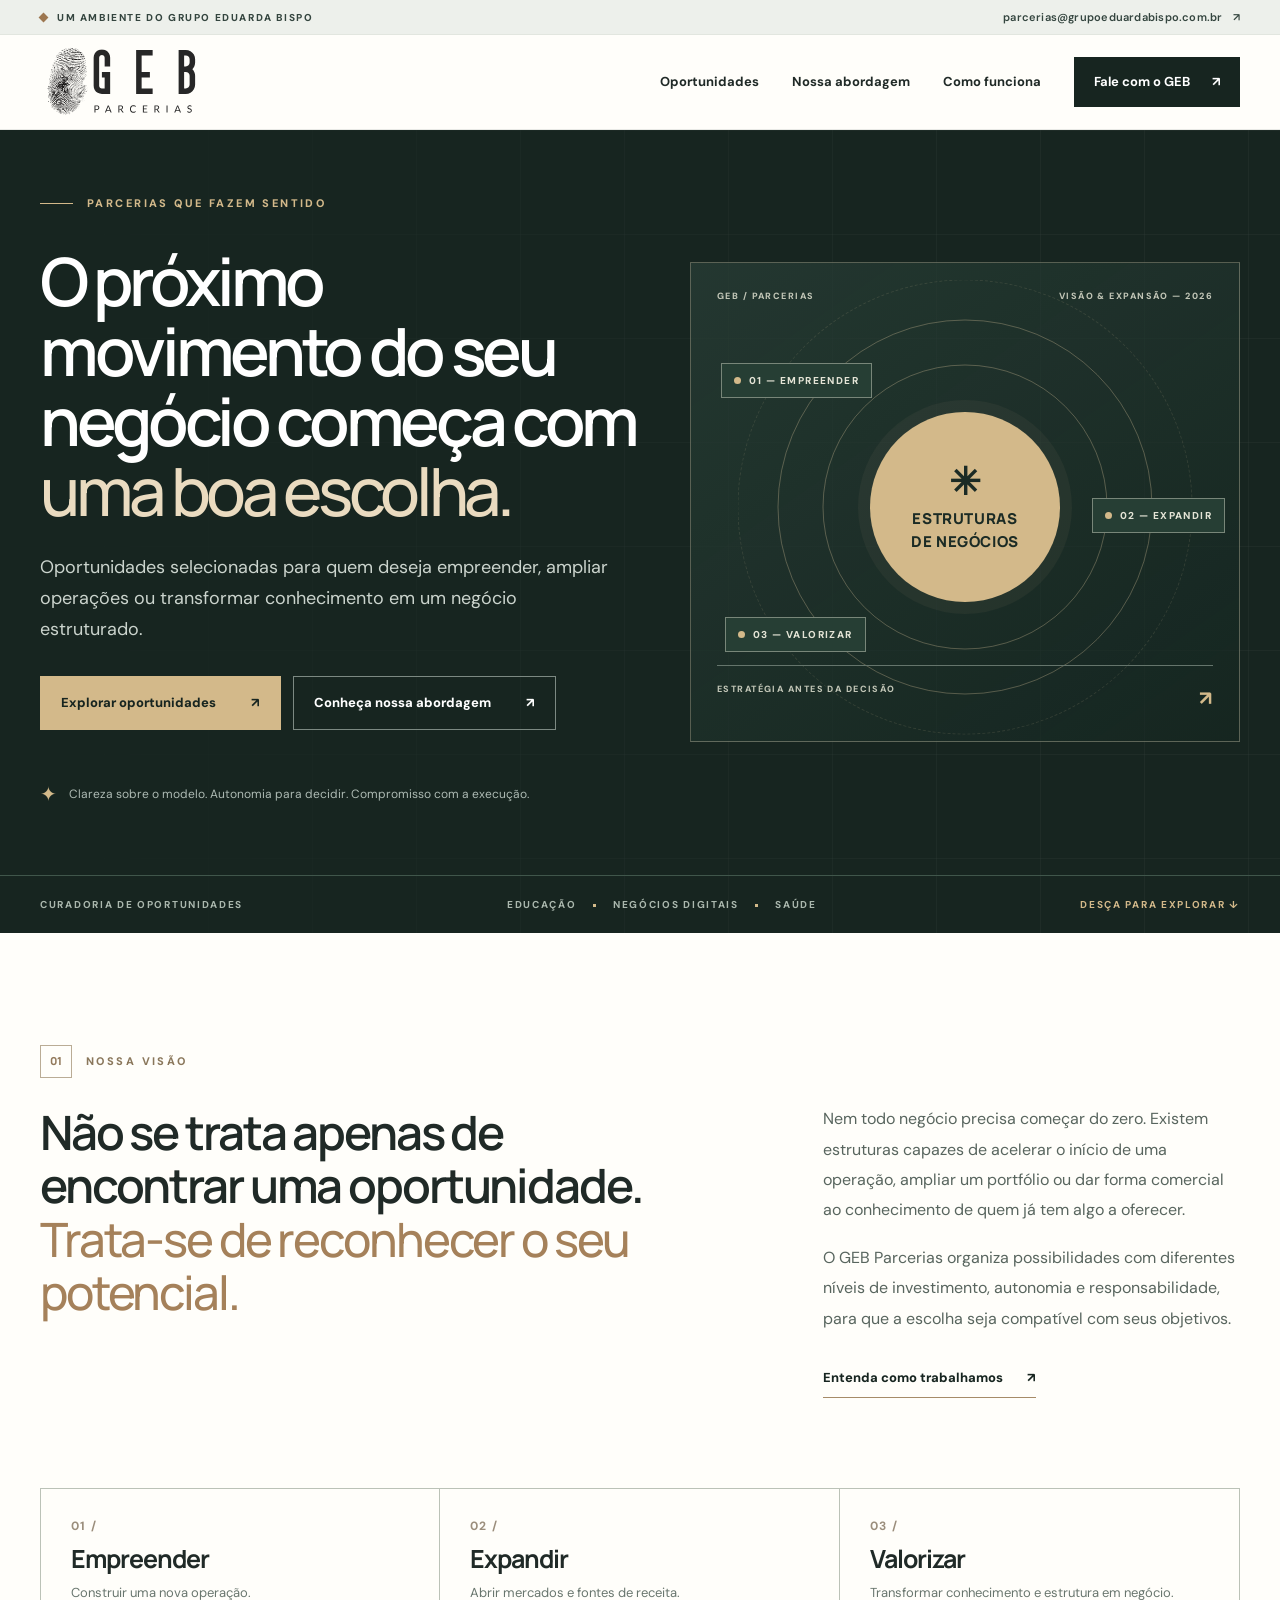
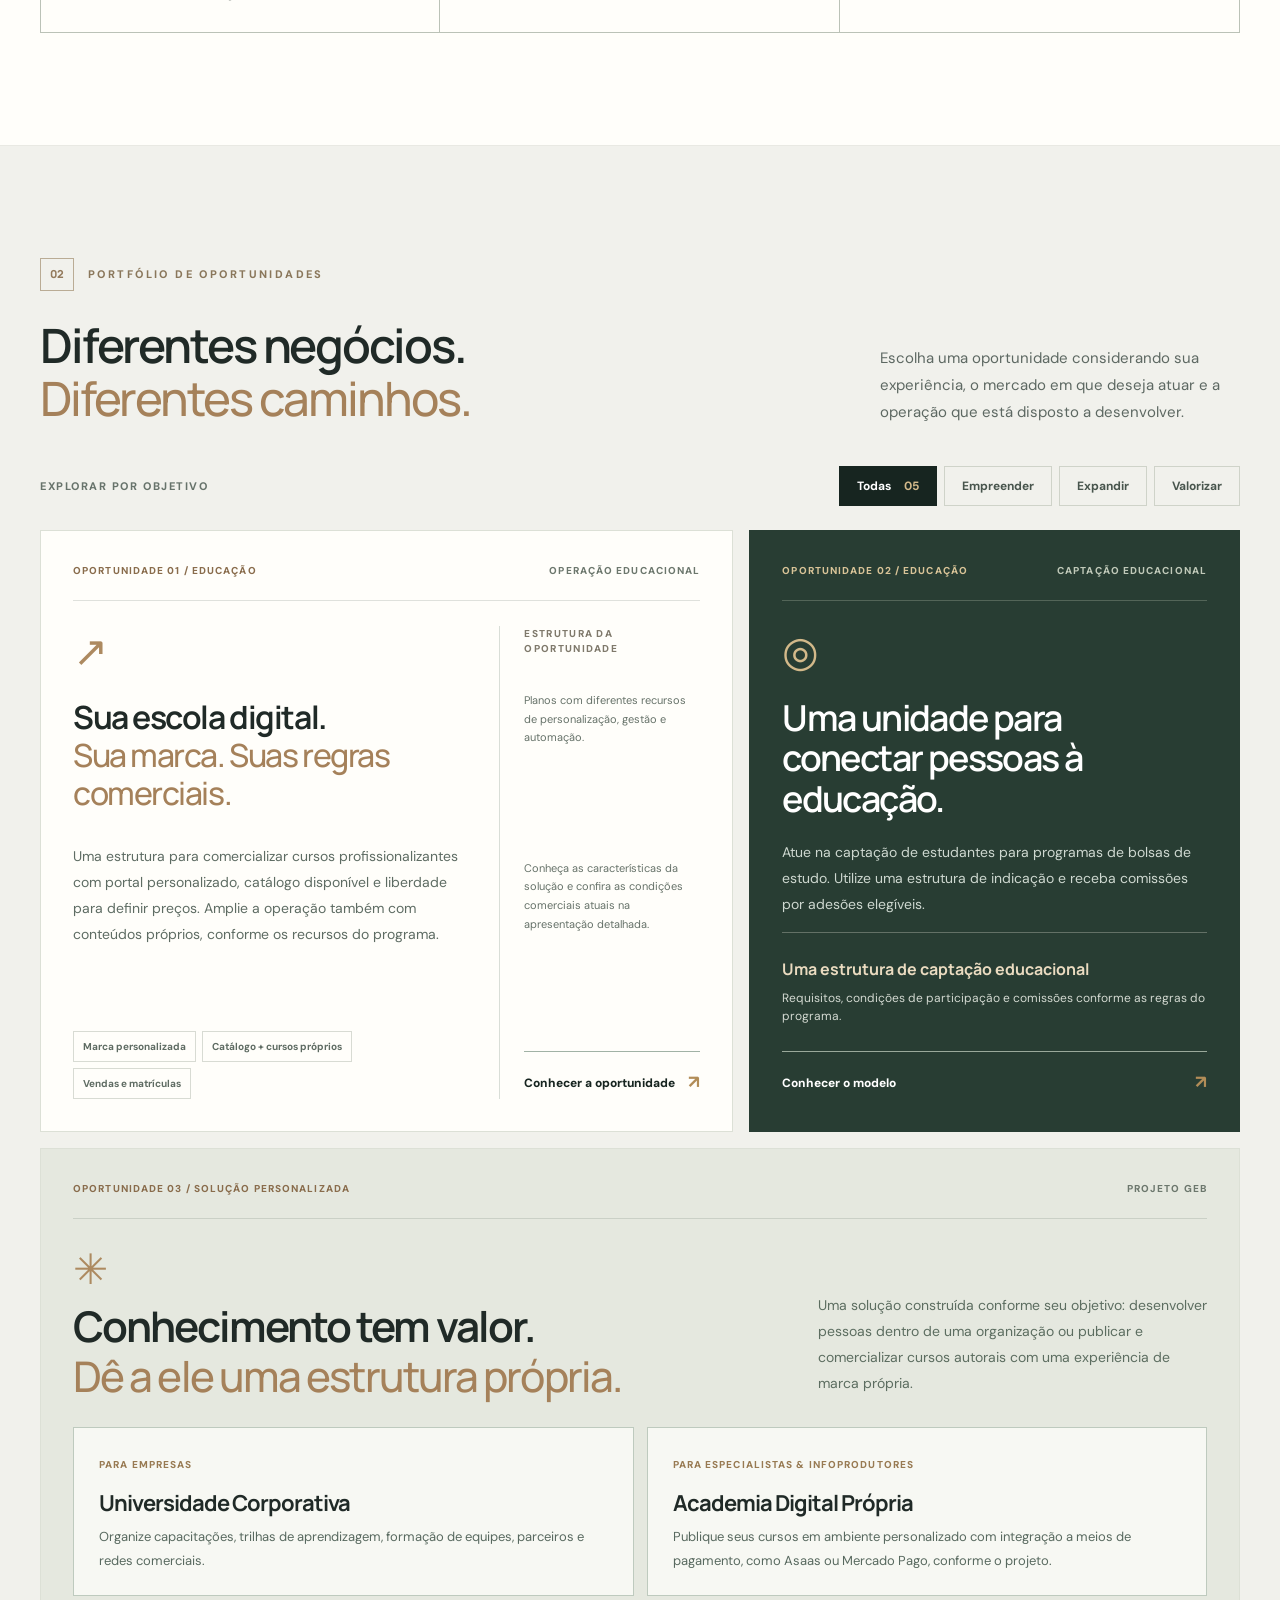
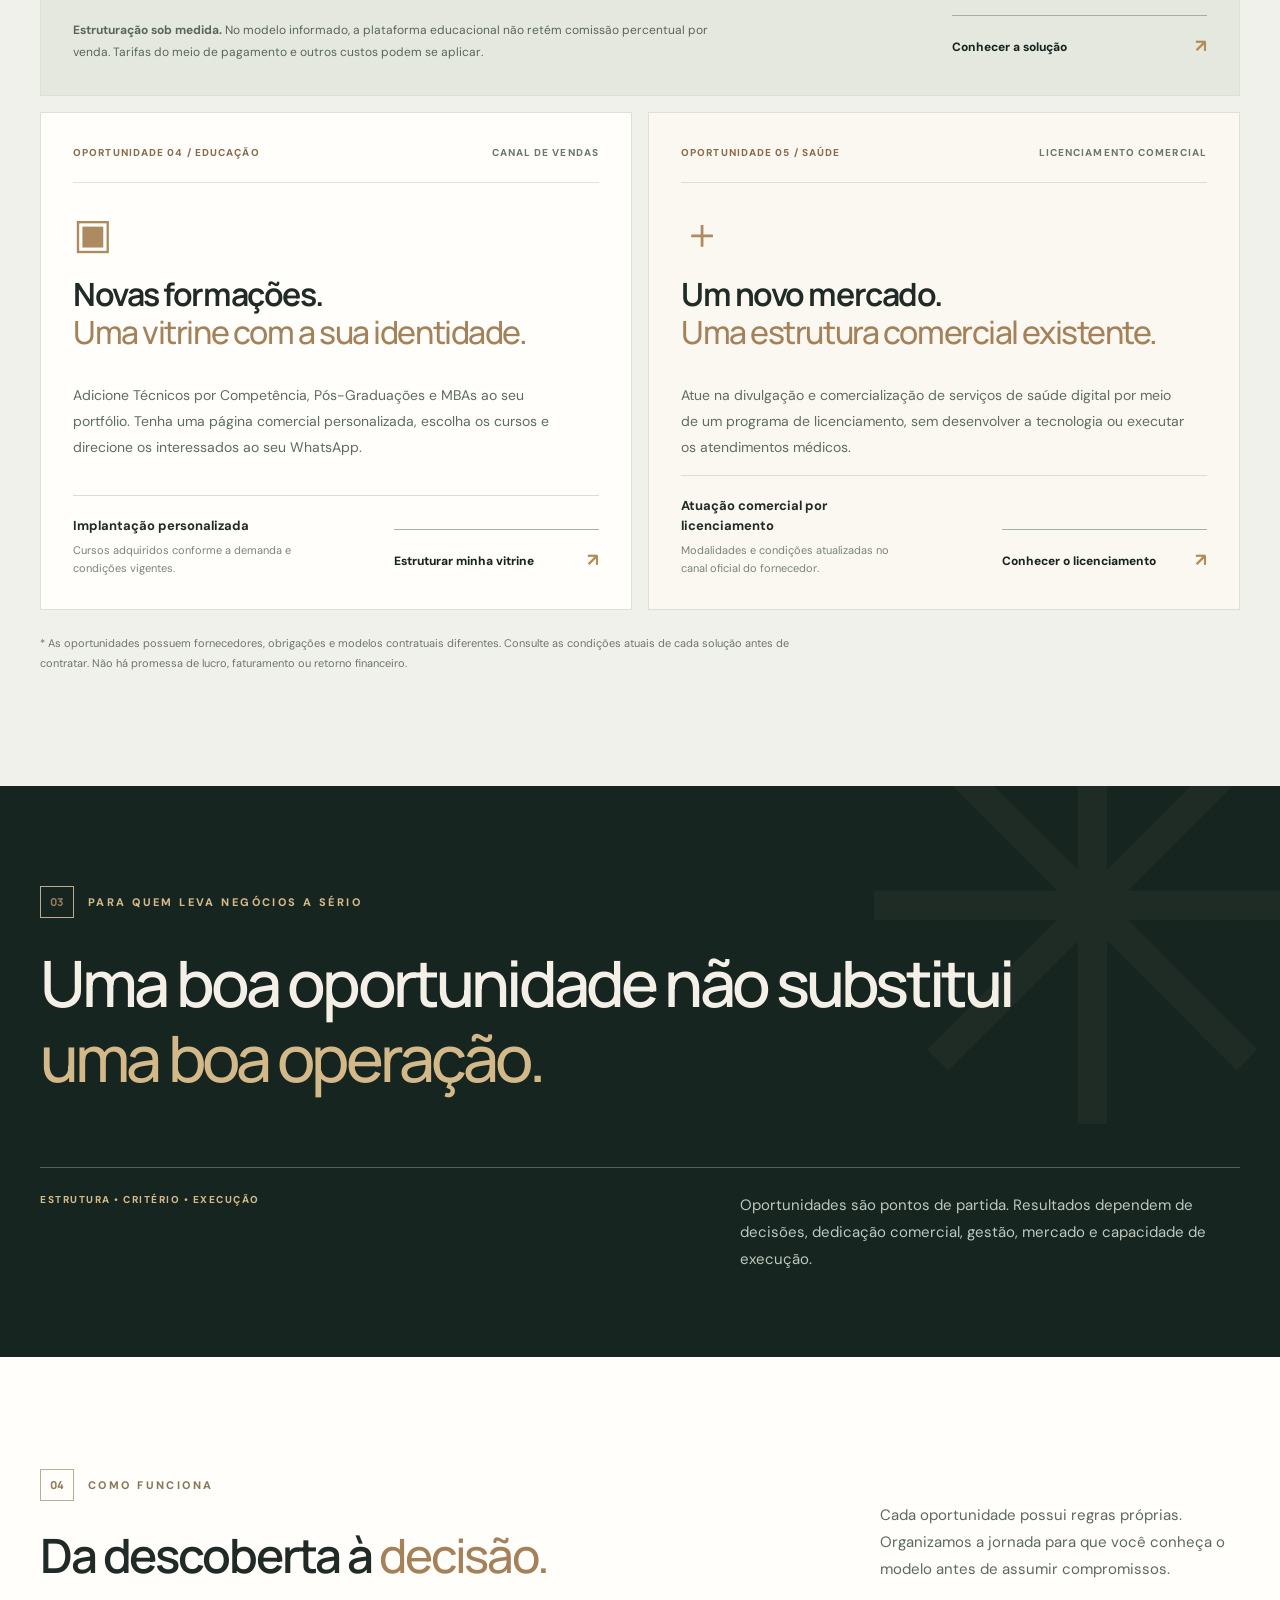
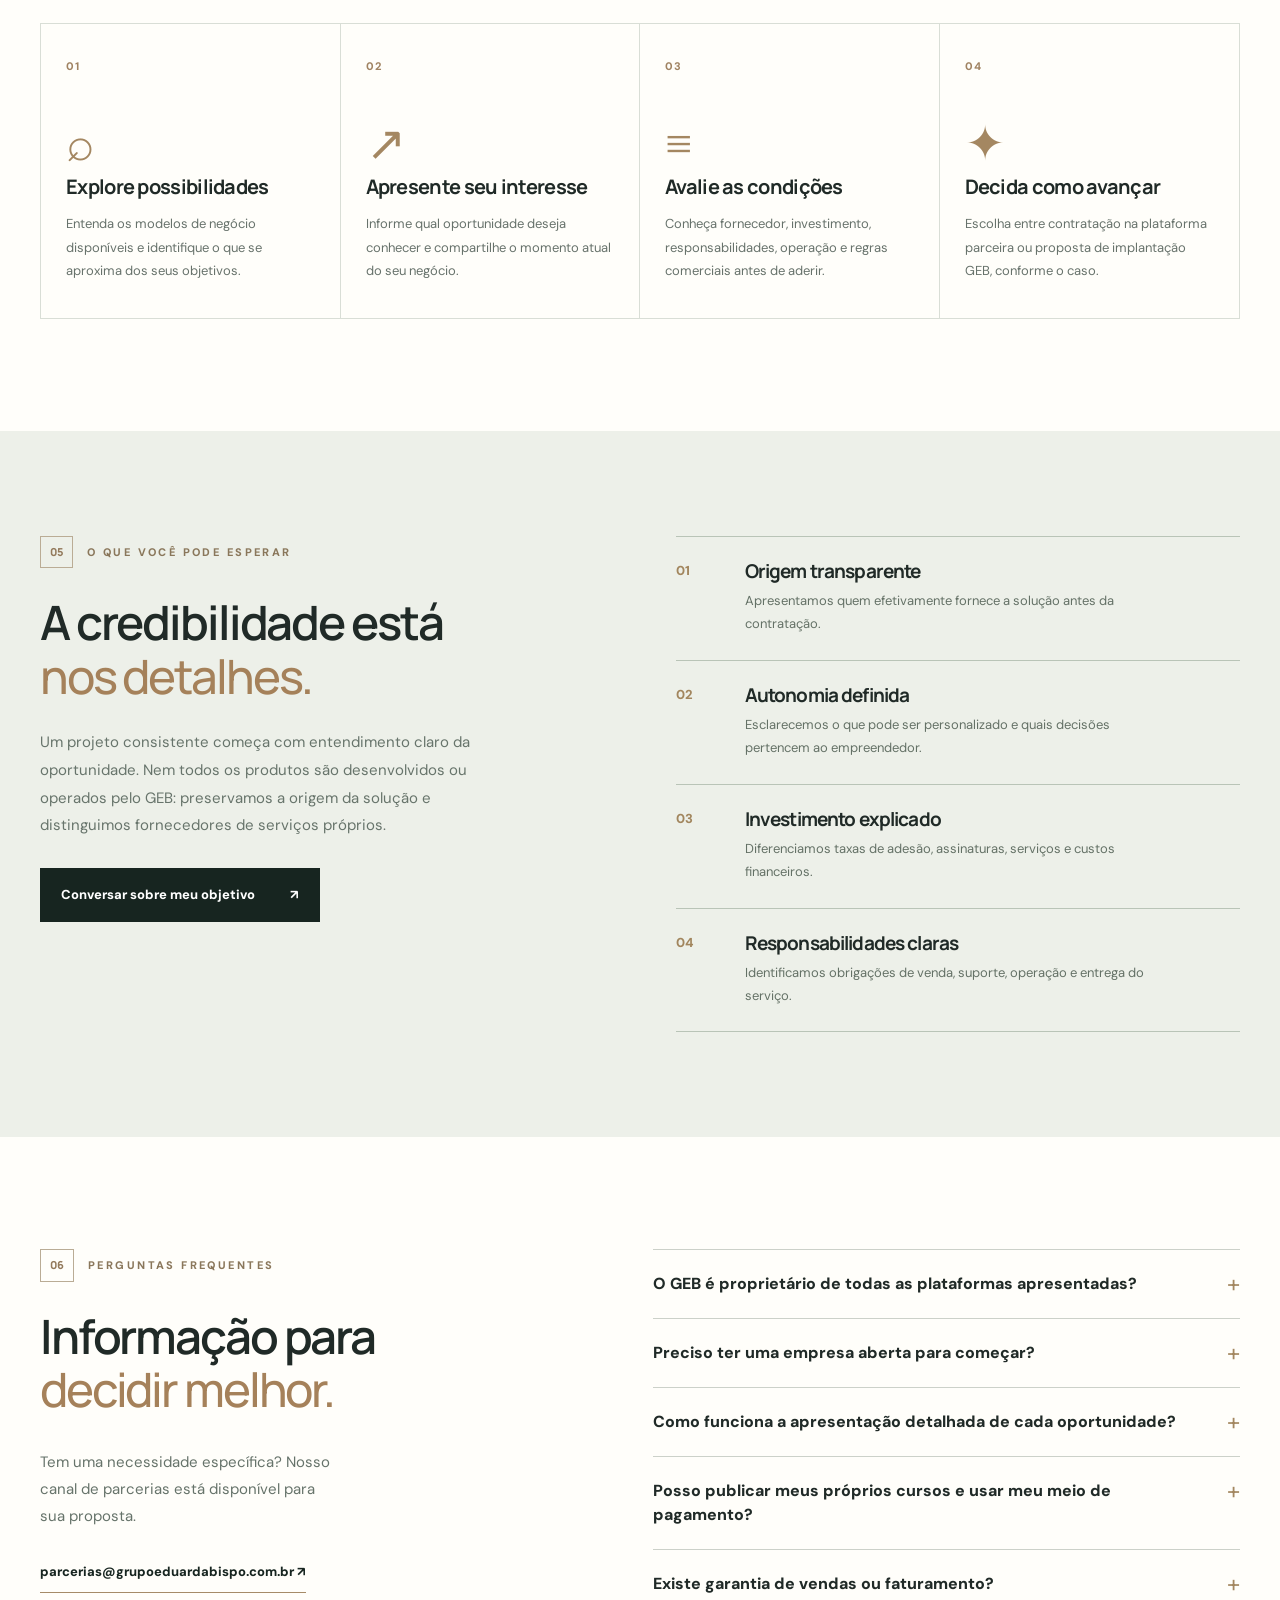
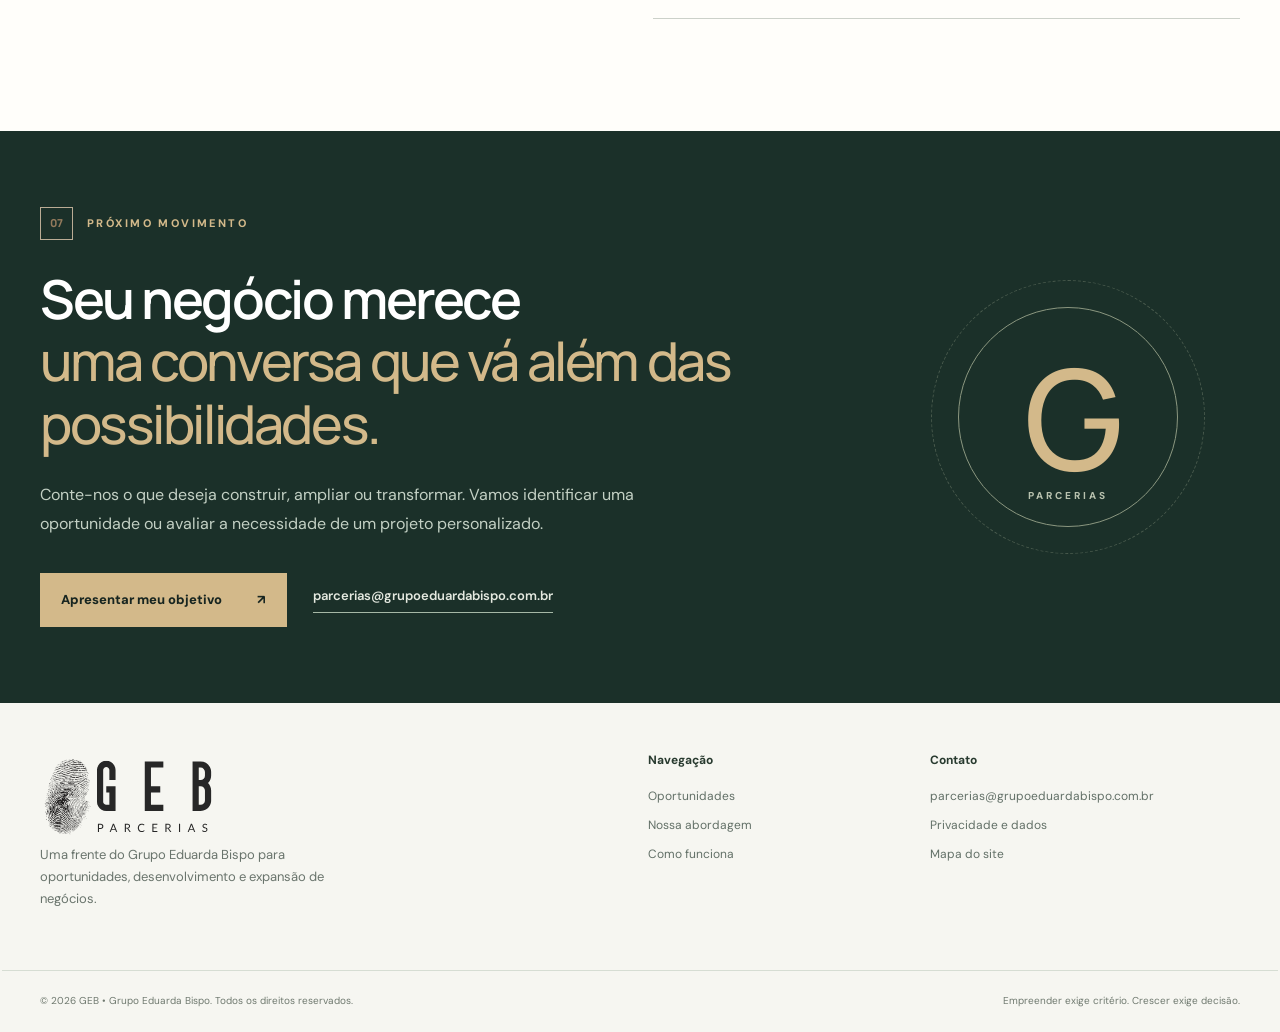
==== commit d549aef8: "feat: LPs por oportunidade, home sem precos, sitemap e pagina 404" ====
--- a/index.html
+++ b/index.html
@@ -96,13 +96,13 @@
             <div class="card-top"><span class="offer-number">OPORTUNIDADE 01 / EDUCAÇÃO</span><span class="offer-type">OPERAÇÃO EDUCACIONAL</span></div>
             <div class="card-layout">
               <div class="card-copy"><div class="card-glyph" aria-hidden="true">↗</div><h3>Sua escola digital.<br><em>Sua marca. Suas regras comerciais.</em></h3><p>Uma estrutura para comercializar cursos profissionalizantes com portal personalizado, catálogo disponível e liberdade para definir preços. Amplie a operação também com conteúdos próprios, conforme os recursos do programa.</p><div class="card-facts"><span>Marca personalizada</span><span>Catálogo + cursos próprios</span><span>Vendas e matrículas</span></div></div>
-              <div class="offer-aside"><span class="aside-label">MODELO DE INVESTIMENTO</span><div class="price-line">R$ 209 <small>/mês</small></div><div class="aside-separator">ou</div><div class="price-line price-secondary">R$ 239 <small>/mês</small></div><p>Planos com recursos comerciais distintos. Condições vigentes do fornecedor.</p><button type="button" class="card-action" data-interest="escola">Solicitar apresentação <span aria-hidden="true">↗</span></button></div>
+              <div class="offer-aside"><span class="aside-label">ESTRUTURA DA OPORTUNIDADE</span><p class="lp-home-aside-intro">Planos com diferentes recursos de personalização, gestão e automação.</p><p>Conheça as características da solução e confira as condições comerciais atuais na apresentação detalhada.</p><a class="card-action" href="oportunidade/escola-digital/">Conhecer a oportunidade <span aria-hidden="true">↗</span></a></div>
             </div>
           </article>
 
           <article class="offer-card offer-compact" data-categories="empreender expandir" data-offer="bolsas" id="bolsas-educacionais">
             <div class="card-top"><span class="offer-number">OPORTUNIDADE 02 / EDUCAÇÃO</span><span class="offer-type">CAPTAÇÃO EDUCACIONAL</span></div>
-            <div class="compact-body"><div class="card-glyph glyph-light" aria-hidden="true">◎</div><h3>Uma unidade para conectar pessoas à educação.</h3><p>Atue na captação de estudantes para programas de bolsas de estudo. Utilize uma estrutura de indicação e receba comissões por adesões elegíveis.</p><div class="inline-benefit"><strong>Sem taxa de ingresso ou permanência</strong><span>Requisitos e comissões conforme as regras da unidade.</span></div><button type="button" class="card-action card-action-light" data-interest="bolsas">Conhecer o modelo <span aria-hidden="true">↗</span></button></div>
+            <div class="compact-body"><div class="card-glyph glyph-light" aria-hidden="true">◎</div><h3>Uma unidade para conectar pessoas à educação.</h3><p>Atue na captação de estudantes para programas de bolsas de estudo. Utilize uma estrutura de indicação e receba comissões por adesões elegíveis.</p><div class="inline-benefit"><strong>Uma estrutura de captação educacional</strong><span>Requisitos, condições de participação e comissões conforme as regras do programa.</span></div><a class="card-action card-action-light" href="oportunidade/bolsas/">Conhecer o modelo <span aria-hidden="true">↗</span></a></div>
           </article>
 
           <article class="offer-card offer-wide" data-categories="valorizar expandir empreender" data-offer="academia" id="academia-digital">
@@ -112,20 +112,20 @@
               <div class="path"><span>PARA EMPRESAS</span><h4>Universidade Corporativa</h4><p>Organize capacitações, trilhas de aprendizagem, formação de equipes, parceiros e redes comerciais.</p></div>
               <div class="path"><span>PARA ESPECIALISTAS &amp; INFOPRODUTORES</span><h4>Academia Digital Própria</h4><p>Publique seus cursos em ambiente personalizado com integração a meios de pagamento, como Asaas ou Mercado Pago, conforme o projeto.</p></div>
             </div>
-            <div class="wide-footer"><p><strong>Estruturação sob medida.</strong> No modelo informado, a plataforma educacional não retém comissão percentual por venda. Tarifas do meio de pagamento e outros custos podem se aplicar.</p><button type="button" class="card-action" data-interest="academia">Apresentar meu projeto <span aria-hidden="true">↗</span></button></div>
+            <div class="wide-footer"><p><strong>Estruturação sob medida.</strong> No modelo informado, a plataforma educacional não retém comissão percentual por venda. Tarifas do meio de pagamento e outros custos podem se aplicar.</p><a class="card-action" href="oportunidade/universidade-corporativa/">Conhecer a solução <span aria-hidden="true">↗</span></a></div>
           </article>
 
           <article class="offer-card offer-half" data-categories="expandir valorizar" data-offer="vitrine" id="vitrine-educacional">
             <div class="card-top"><span class="offer-number">OPORTUNIDADE 04 / EDUCAÇÃO</span><span class="offer-type">CANAL DE VENDAS</span></div>
-            <div class="card-glyph" aria-hidden="true">▣</div><h3>Novas formações.<br><em>Uma vitrine com a sua identidade.</em></h3><p>Adicione Técnicos por Competência, Pós-Graduações e MBAs ao seu portfólio. Tenha uma página comercial personalizada, escolha os cursos e direcione os interessados ao seu WhatsApp.</p><div class="offer-foot"><span><strong>Implantação personalizada</strong><small>Cursos adquiridos conforme a demanda e condições vigentes.</small></span><button type="button" class="card-action" data-interest="vitrine">Estruturar minha vitrine <span aria-hidden="true">↗</span></button></div>
+            <div class="card-glyph" aria-hidden="true">▣</div><h3>Novas formações.<br><em>Uma vitrine com a sua identidade.</em></h3><p>Adicione Técnicos por Competência, Pós-Graduações e MBAs ao seu portfólio. Tenha uma página comercial personalizada, escolha os cursos e direcione os interessados ao seu WhatsApp.</p><div class="offer-foot"><span><strong>Implantação personalizada</strong><small>Cursos adquiridos conforme a demanda e condições vigentes.</small></span><a class="card-action" href="oportunidade/vitrine-educacional/">Estruturar minha vitrine <span aria-hidden="true">↗</span></a></div>
           </article>
 
           <article class="offer-card offer-half offer-health" data-categories="empreender expandir" data-offer="saude" id="saude-digital">
             <div class="card-top"><span class="offer-number">OPORTUNIDADE 05 / SAÚDE</span><span class="offer-type">LICENCIAMENTO COMERCIAL</span></div>
-            <div class="card-glyph" aria-hidden="true">＋</div><h3>Um novo mercado.<br><em>Uma estrutura comercial existente.</em></h3><p>Atue na divulgação e comercialização de serviços de saúde digital por meio de um programa de licenciamento, sem desenvolver a tecnologia ou executar os atendimentos médicos.</p><div class="offer-foot"><span><strong>R$ 199 à vista ou 12× R$ 19,90</strong><small>+ R$ 19,90/mês. Condições do fornecedor sujeitas a confirmação.</small></span><button type="button" class="card-action" data-interest="saude">Conhecer o licenciamento <span aria-hidden="true">↗</span></button></div>
+            <div class="card-glyph" aria-hidden="true">＋</div><h3>Um novo mercado.<br><em>Uma estrutura comercial existente.</em></h3><p>Atue na divulgação e comercialização de serviços de saúde digital por meio de um programa de licenciamento, sem desenvolver a tecnologia ou executar os atendimentos médicos.</p><div class="offer-foot"><span><strong>Atuação comercial por licenciamento</strong><small>Modalidades e condições atualizadas no canal oficial do fornecedor.</small></span><a class="card-action" href="oportunidade/saude-digital/">Conhecer o licenciamento <span aria-hidden="true">↗</span></a></div>
           </article>
         </div>
-        <p class="offers-disclaimer">* Informações e valores referenciais, sujeitos à confirmação na apresentação detalhada. As oportunidades possuem fornecedores, obrigações e modelos contratuais diferentes. Não há promessa de lucro, faturamento ou retorno financeiro.</p>
+        <p class="offers-disclaimer">* As oportunidades possuem fornecedores, obrigações e modelos contratuais diferentes. Consulte as condições atuais de cada solução antes de contratar. Não há promessa de lucro, faturamento ou retorno financeiro.</p>
       </div>
     </section>
 
@@ -135,12 +135,12 @@
 
     <section class="criteria" aria-labelledby="criteria-title"><div class="wrap criteria-grid"><div><p class="section-kicker"><span>05</span> O QUE VOCÊ PODE ESPERAR</p><h2 id="criteria-title">A credibilidade está<br><em>nos detalhes.</em></h2><p>Um projeto consistente começa com entendimento claro da oportunidade. Nem todos os produtos são desenvolvidos ou operados pelo GEB: preservamos a origem da solução e distinguimos fornecedores de serviços próprios.</p><button type="button" class="btn btn-dark" data-interest="geral">Conversar sobre meu objetivo <span aria-hidden="true">↗</span></button></div><div class="criteria-list"><div><span>01</span><div><h3>Origem transparente</h3><p>Apresentamos quem efetivamente fornece a solução antes da contratação.</p></div></div><div><span>02</span><div><h3>Autonomia definida</h3><p>Esclarecemos o que pode ser personalizado e quais decisões pertencem ao empreendedor.</p></div></div><div><span>03</span><div><h3>Investimento explicado</h3><p>Diferenciamos taxas de adesão, assinaturas, serviços e custos financeiros.</p></div></div><div><span>04</span><div><h3>Responsabilidades claras</h3><p>Identificamos obrigações de venda, suporte, operação e entrega do serviço.</p></div></div></div></div></section>
 
-    <section class="questions section" id="duvidas" aria-labelledby="questions-title"><div class="wrap questions-layout"><div><p class="section-kicker"><span>06</span> PERGUNTAS FREQUENTES</p><h2 id="questions-title">Informação para<br><em>decidir melhor.</em></h2><p class="questions-support">Tem uma necessidade específica? Nosso canal de parcerias está disponível para sua proposta.</p><a class="text-link" href="mailto:parcerias@grupoeduardabispo.com.br">parcerias@grupoeduardabispo.com.br ↗</a></div><div class="faq-list"><details><summary>O GEB é proprietário de todas as plataformas apresentadas?</summary><p>Não. Algumas oportunidades são programas de terceiros, com contratos e serviços administrados pelos próprios fornecedores. Outras envolvem implantação e estruturação personalizadas realizadas pelo GEB. Essa diferença é esclarecida em cada caso.</p></details><details><summary>Preciso ter uma empresa aberta para começar?</summary><p>Depende da oportunidade e das exigências do fornecedor, do formato de contratação e das atividades pretendidas. A apresentação comercial informará os requisitos aplicáveis.</p></details><details><summary>Como funciona a apresentação detalhada de cada oportunidade?</summary><p>Escolha uma oferta e envie seu interesse. No atendimento, você poderá conhecer a plataforma ou o responsável, as condições comerciais atuais e o caminho de adesão. As páginas detalhadas individuais serão adicionadas posteriormente.</p></details><details><summary>Posso publicar meus próprios cursos e usar meu meio de pagamento?</summary><p>Há modelos que permitem incluir cursos próprios e projetos que podem integrar pagamentos com ferramentas como Asaas ou Mercado Pago. O escopo varia conforme a solução. A ausência de comissão da plataforma educacional, quando aplicável, não elimina eventuais taxas do processador financeiro.</p></details><details><summary>Existe garantia de vendas ou faturamento?</summary><p>Não. O desempenho comercial depende do mercado, da execução, das decisões e das condições de operação. Os valores apresentados são custos referenciais das ofertas, não projeções de lucro.</p></details></div></div></section>
+    <section class="questions section" id="duvidas" aria-labelledby="questions-title"><div class="wrap questions-layout"><div><p class="section-kicker"><span>06</span> PERGUNTAS FREQUENTES</p><h2 id="questions-title">Informação para<br><em>decidir melhor.</em></h2><p class="questions-support">Tem uma necessidade específica? Nosso canal de parcerias está disponível para sua proposta.</p><a class="text-link" href="mailto:parcerias@grupoeduardabispo.com.br">parcerias@grupoeduardabispo.com.br ↗</a></div><div class="faq-list"><details><summary>O GEB é proprietário de todas as plataformas apresentadas?</summary><p>Não. Algumas oportunidades são programas de terceiros, com contratos e serviços administrados pelos próprios fornecedores. Outras envolvem implantação e estruturação personalizadas realizadas pelo GEB. Essa diferença é esclarecida em cada caso.</p></details><details><summary>Preciso ter uma empresa aberta para começar?</summary><p>Depende da oportunidade e das exigências do fornecedor, do formato de contratação e das atividades pretendidas. A apresentação comercial informará os requisitos aplicáveis.</p></details><details><summary>Como funciona a apresentação detalhada de cada oportunidade?</summary><p>Escolha uma oferta e envie seu interesse. No atendimento, você poderá conhecer a plataforma ou o responsável, as condições comerciais atuais e o caminho de adesão. Cada oportunidade possui uma página de apresentação. Para contratar, verifique as condições atuais com o GEB ou com o fornecedor responsável.</p></details><details><summary>Posso publicar meus próprios cursos e usar meu meio de pagamento?</summary><p>Há modelos que permitem incluir cursos próprios e projetos que podem integrar pagamentos com ferramentas como Asaas ou Mercado Pago. O escopo varia conforme a solução. A ausência de comissão da plataforma educacional, quando aplicável, não elimina eventuais taxas do processador financeiro.</p></details><details><summary>Existe garantia de vendas ou faturamento?</summary><p>Não. O desempenho comercial depende do mercado, da execução, das decisões e das condições de operação. Informações comerciais das ofertas não constituem projeções de lucro.</p></details></div></div></section>
 
     <section class="contact" id="contato" aria-labelledby="contact-title"><div class="wrap contact-grid"><div><p class="section-kicker kicker-light"><span>07</span> PRÓXIMO MOVIMENTO</p><h2 id="contact-title">Seu negócio merece<br><em>uma conversa que vá além das possibilidades.</em></h2><p>Conte-nos o que deseja construir, ampliar ou transformar. Vamos identificar uma oportunidade ou avaliar a necessidade de um projeto personalizado.</p><div class="contact-actions"><button type="button" class="btn btn-gold" data-interest="geral">Apresentar meu objetivo <span aria-hidden="true">↗</span></button><a href="mailto:parcerias@grupoeduardabispo.com.br" class="contact-email">parcerias@grupoeduardabispo.com.br</a></div></div><div class="contact-emblem" aria-hidden="true"><span class="contact-emblem-ring ring-a"></span><span class="contact-emblem-ring ring-b"></span><span class="contact-emblem-letter">G</span><span class="emblem-small">PARCERIAS</span></div></div></section>
   </main>
 
-  <footer class="footer"><div class="wrap footer-main"><div><a class="footer-brand" href="#topo" aria-label="Voltar ao topo"><img src="assets/geb-parcerias.svg" alt="GEB Parcerias" width="185" height="93"></a><p>Uma frente do Grupo Eduarda Bispo para oportunidades, desenvolvimento e expansão de negócios.</p></div><div><strong>Navegação</strong><a href="#oportunidades">Oportunidades</a><a href="#abordagem">Nossa abordagem</a><a href="#processo">Como funciona</a></div><div><strong>Contato</strong><a href="mailto:parcerias@grupoeduardabispo.com.br">parcerias@grupoeduardabispo.com.br</a><a href="privacidade.html">Privacidade e dados</a></div></div><div class="wrap footer-bottom"><span>© <span id="year">2026</span> GEB • Grupo Eduarda Bispo. Todos os direitos reservados.</span><span>Empreender exige critério. Crescer exige decisão.</span></div></footer>
+  <footer class="footer"><div class="wrap footer-main"><div><a class="footer-brand" href="#topo" aria-label="Voltar ao topo"><img src="assets/geb-parcerias.svg" alt="GEB Parcerias" width="185" height="93"></a><p>Uma frente do Grupo Eduarda Bispo para oportunidades, desenvolvimento e expansão de negócios.</p></div><div><strong>Navegação</strong><a href="#oportunidades">Oportunidades</a><a href="#abordagem">Nossa abordagem</a><a href="#processo">Como funciona</a></div><div><strong>Contato</strong><a href="mailto:parcerias@grupoeduardabispo.com.br">parcerias@grupoeduardabispo.com.br</a><a href="privacidade.html">Privacidade e dados</a><a href="mapa-do-site/">Mapa do site</a></div></div><div class="wrap footer-bottom"><span>© <span id="year">2026</span> GEB • Grupo Eduarda Bispo. Todos os direitos reservados.</span><span>Empreender exige critério. Crescer exige decisão.</span></div></footer>
 
   <dialog class="lead-dialog" id="interest-dialog" aria-labelledby="dialog-title"><form id="lead-form" method="dialog" novalidate><div class="dialog-head"><div><span class="dialog-eyebrow">GEB PARCERIAS / INTERESSE</span><h2 id="dialog-title">Vamos conversar sobre seu próximo movimento?</h2></div><button class="close-dialog" type="button" aria-label="Fechar janela">×</button></div><p class="dialog-copy">Selecione a oportunidade e conte um pouco sobre seu objetivo. Você poderá encaminhar sua mensagem pelo WhatsApp ou por e-mail.</p><div class="form-fields"><label class="field full"><span>Oportunidade <strong>*</strong></span><select name="oportunidade" id="field-opportunity" required><option value="" selected disabled>Selecione uma opção</option><option value="Escola Digital Profissionalizante">Escola Digital Profissionalizante</option><option value="Unidade de Bolsas Educacionais">Unidade de Bolsas Educacionais</option><option value="Universidade Corporativa / Academia Digital Própria">Universidade Corporativa / Academia Digital Própria</option><option value="Vitrine Educacional Personalizada">Vitrine Educacional Personalizada</option><option value="Licenciamento Comercial de Saúde Digital">Licenciamento Comercial de Saúde Digital</option><option value="Avaliar meu objetivo / outra parceria">Quero orientação sobre meu objetivo</option></select></label><label class="field"><span>Seu nome <strong>*</strong></span><input type="text" name="nome" autocomplete="name" maxlength="110" required placeholder="Como podemos chamar você?"></label><label class="field"><span>Seu WhatsApp <strong>*</strong></span><input type="tel" name="whatsapp" autocomplete="tel" maxlength="22" required placeholder="DDD + número"></label><label class="field full"><span>E-mail <strong>*</strong></span><input type="email" name="email" autocomplete="email" maxlength="160" required placeholder="seuemail@empresa.com.br"></label><label class="field"><span>Seu objetivo <strong>*</strong></span><select name="objetivo" required><option value="" selected disabled>Escolha um objetivo</option><option value="Iniciar um negócio">Iniciar um negócio</option><option value="Expandir meu negócio">Expandir meu negócio</option><option value="Publicar/vender meus cursos">Publicar ou vender meus cursos</option><option value="Estruturar educação corporativa">Estruturar educação corporativa</option><option value="Conhecer possibilidades">Conhecer possibilidades</option></select></label><label class="field"><span>Momento atual <strong>*</strong></span><select name="momento" required><option value="" selected disabled>Selecione</option><option value="Planejamento">Planejamento</option><option value="Já tenho uma operação">Já tenho uma operação</option><option value="Pronto para avaliar implantação">Pronto para avaliar implantação</option></select></label><label class="field full"><span>O que deseja desenvolver? <small>(opcional)</small></span><textarea name="mensagem" rows="2" maxlength="700" placeholder="Conte-nos brevemente seu plano"></textarea></label></div><div class="privacy-note"><span aria-hidden="true">ⓘ</span><p>Este formulário prepara uma mensagem no seu dispositivo. <strong>Nenhuma informação é salva neste site.</strong> Seus dados serão compartilhados quando você confirmar o envio pelo WhatsApp ou e-mail. Saiba mais em <a href="privacidade.html" target="_blank" rel="noopener">Privacidade</a>.</p></div><p class="form-feedback" id="form-feedback" role="status" aria-live="polite"></p><div class="dialog-buttons"><button type="submit" data-send="whatsapp" class="btn btn-dark">Continuar no WhatsApp <span aria-hidden="true">↗</span></button><button type="submit" data-send="email" class="btn btn-mail">Preparar e-mail <span aria-hidden="true">↗</span></button></div></form></dialog>
 </body>
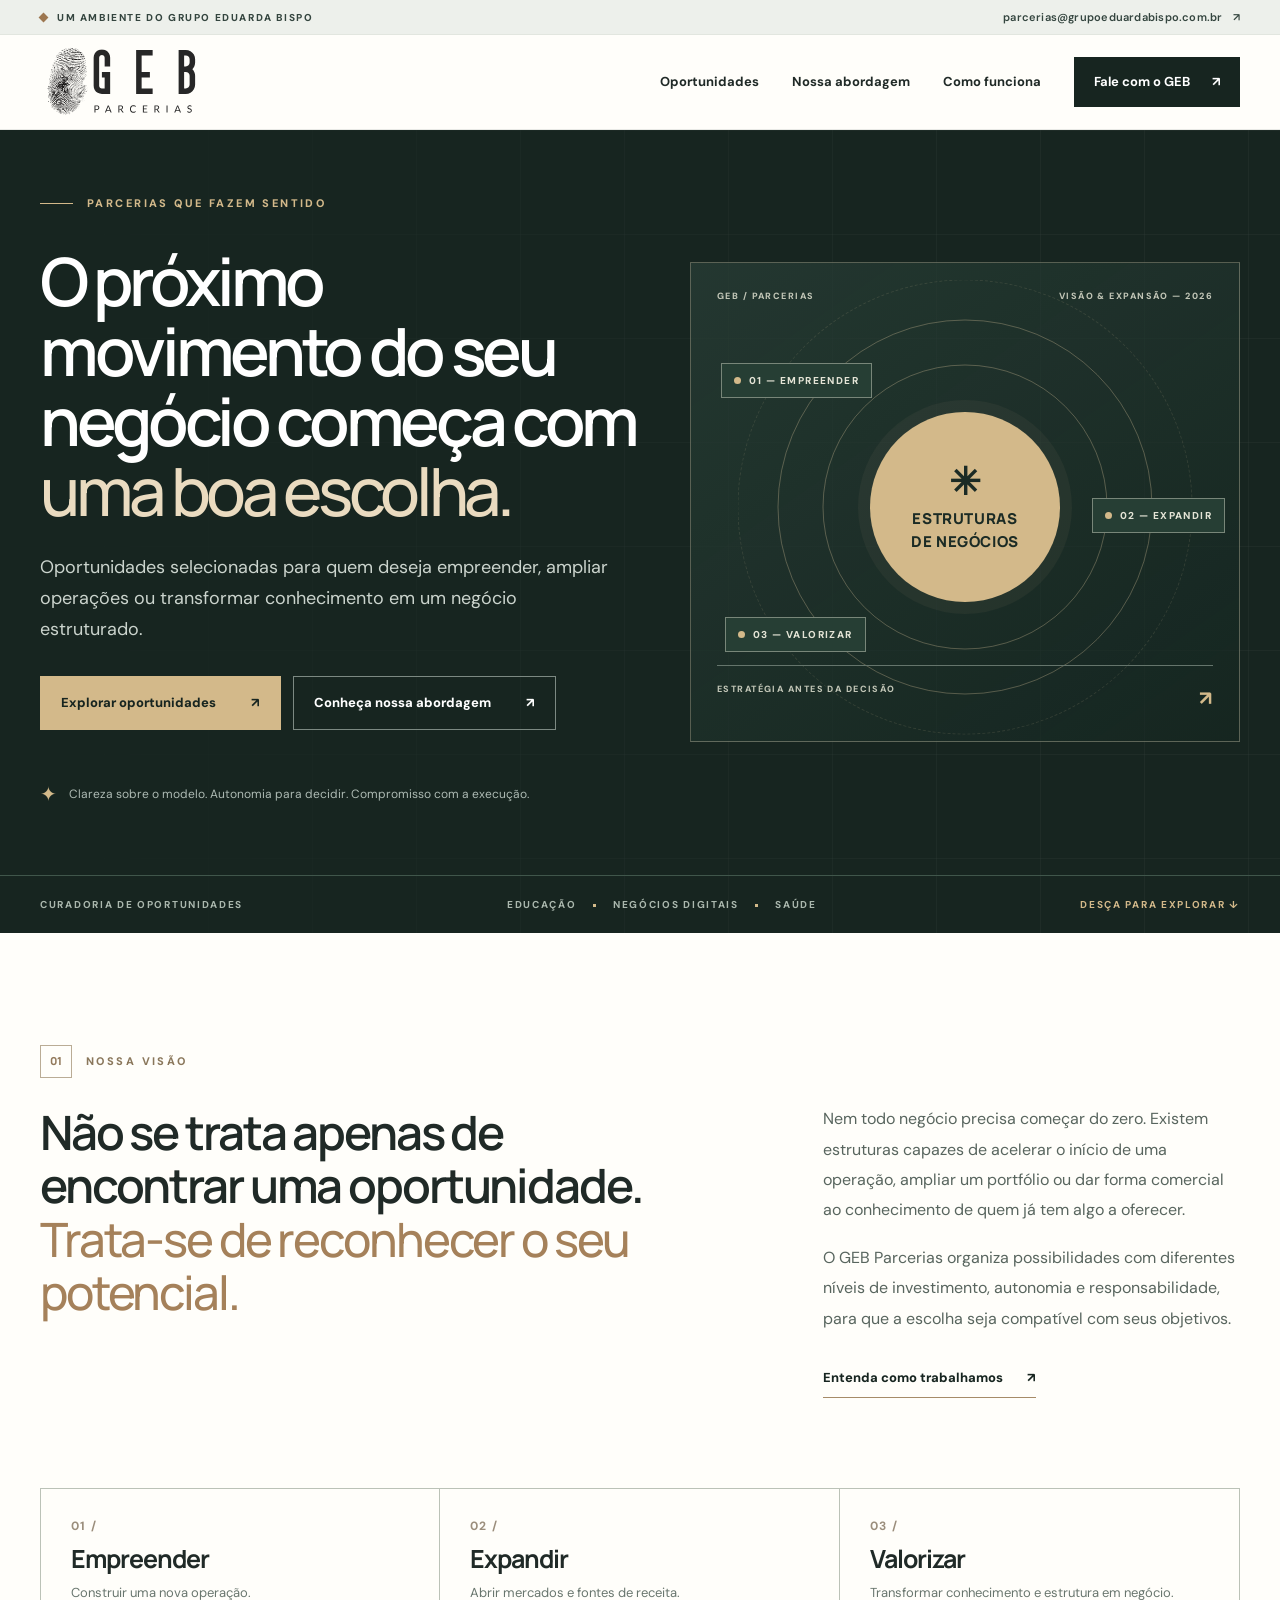
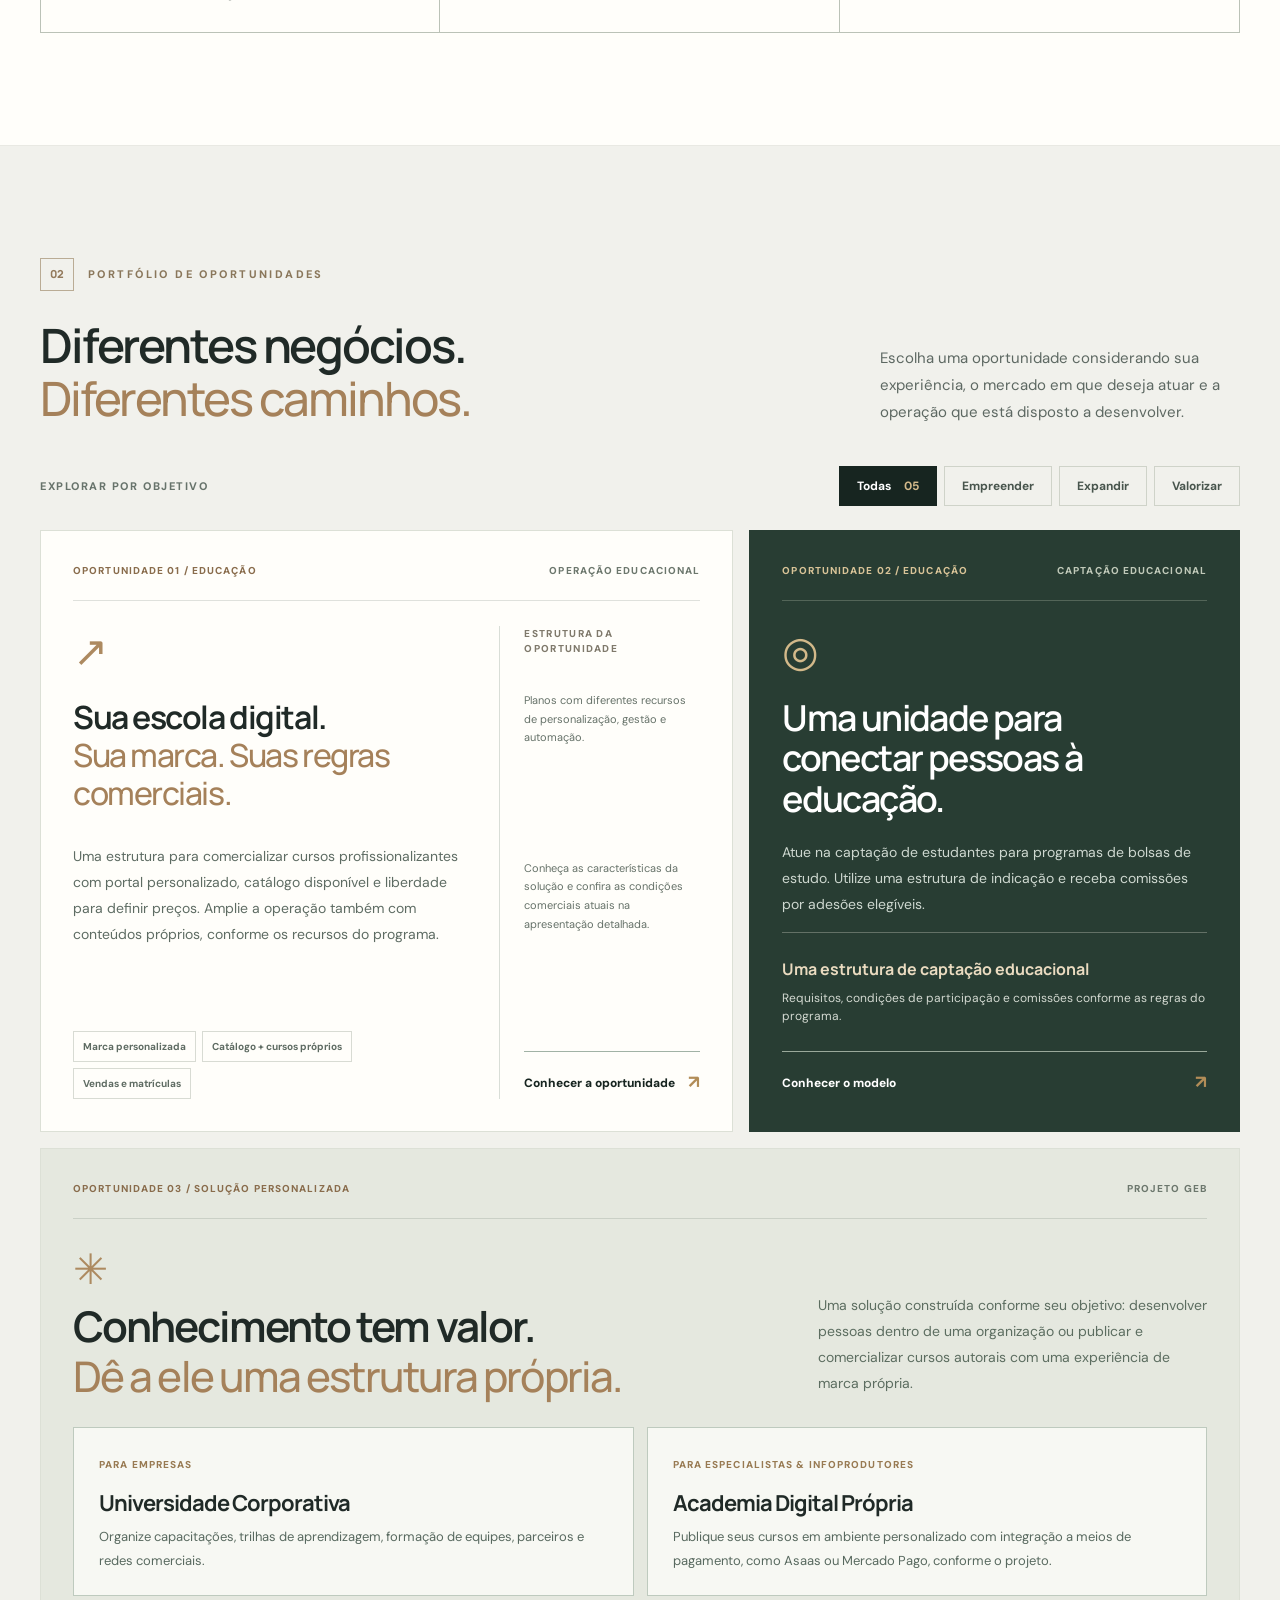
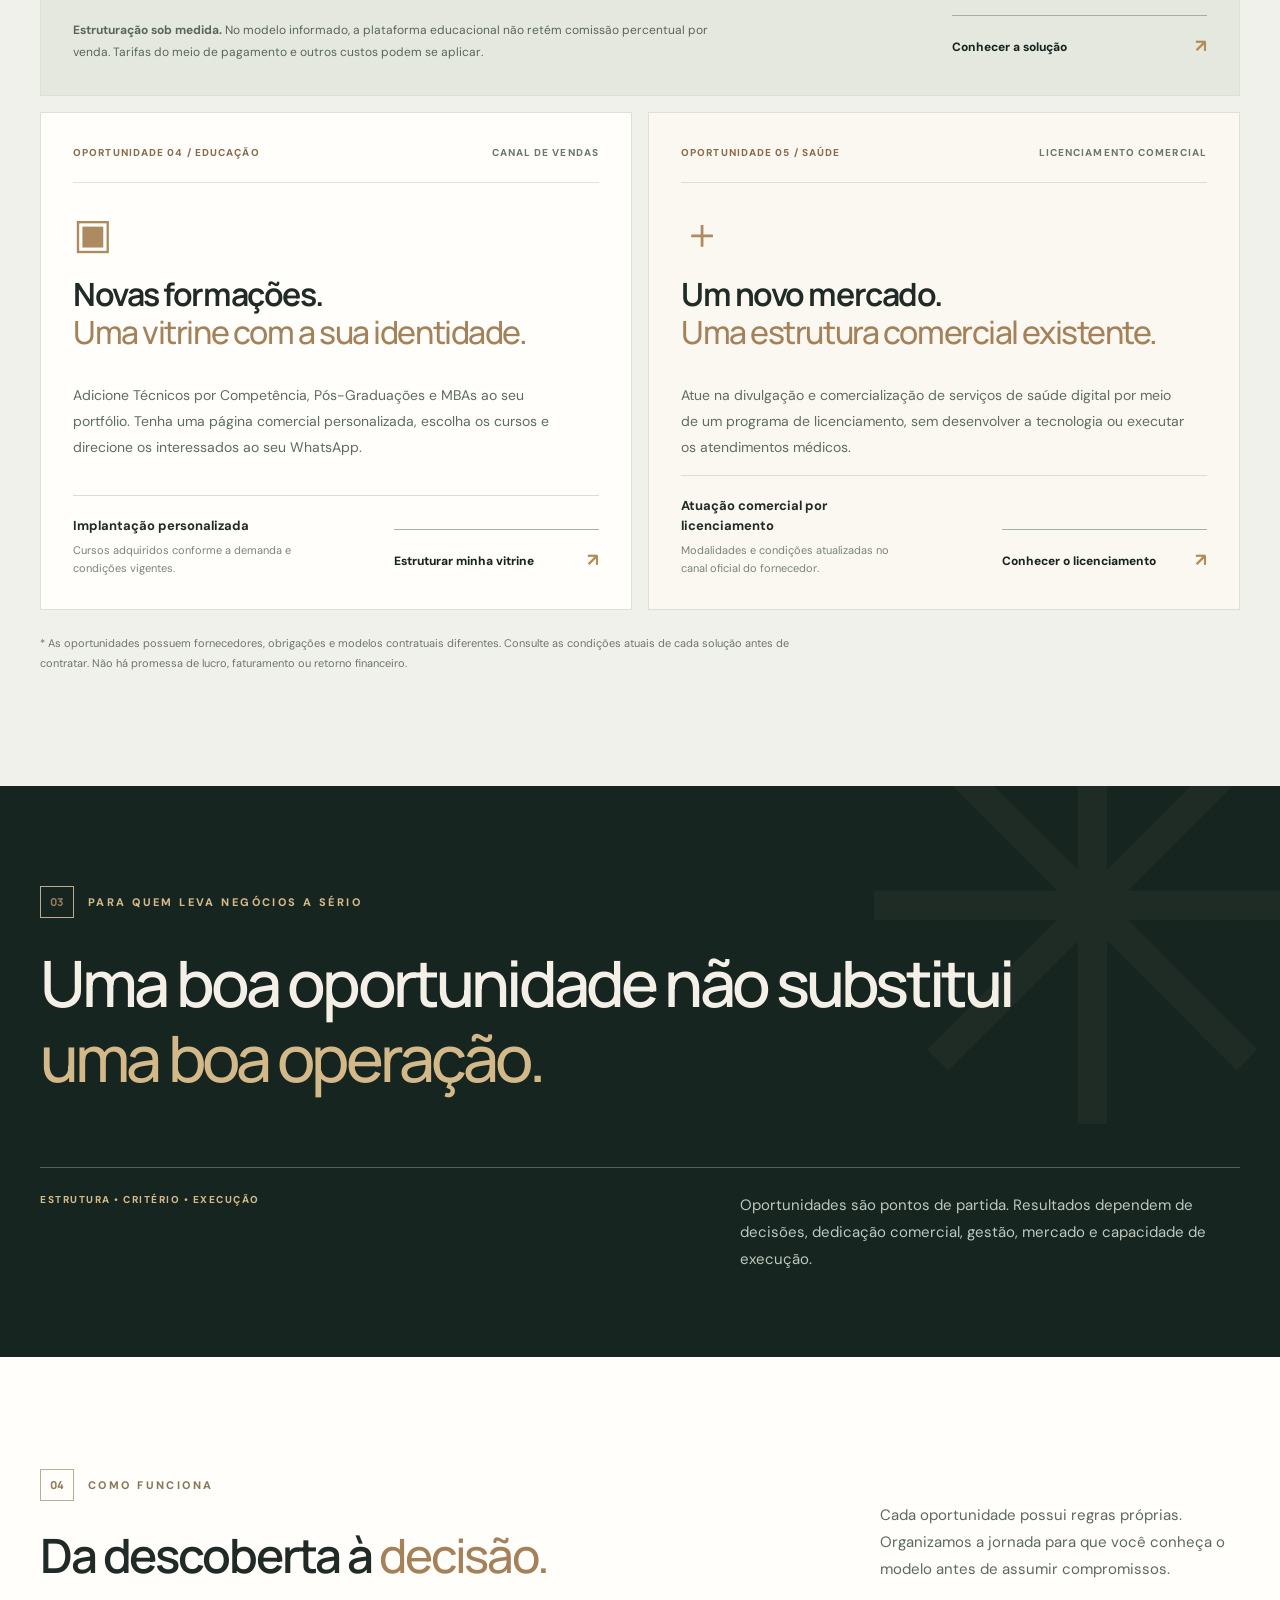
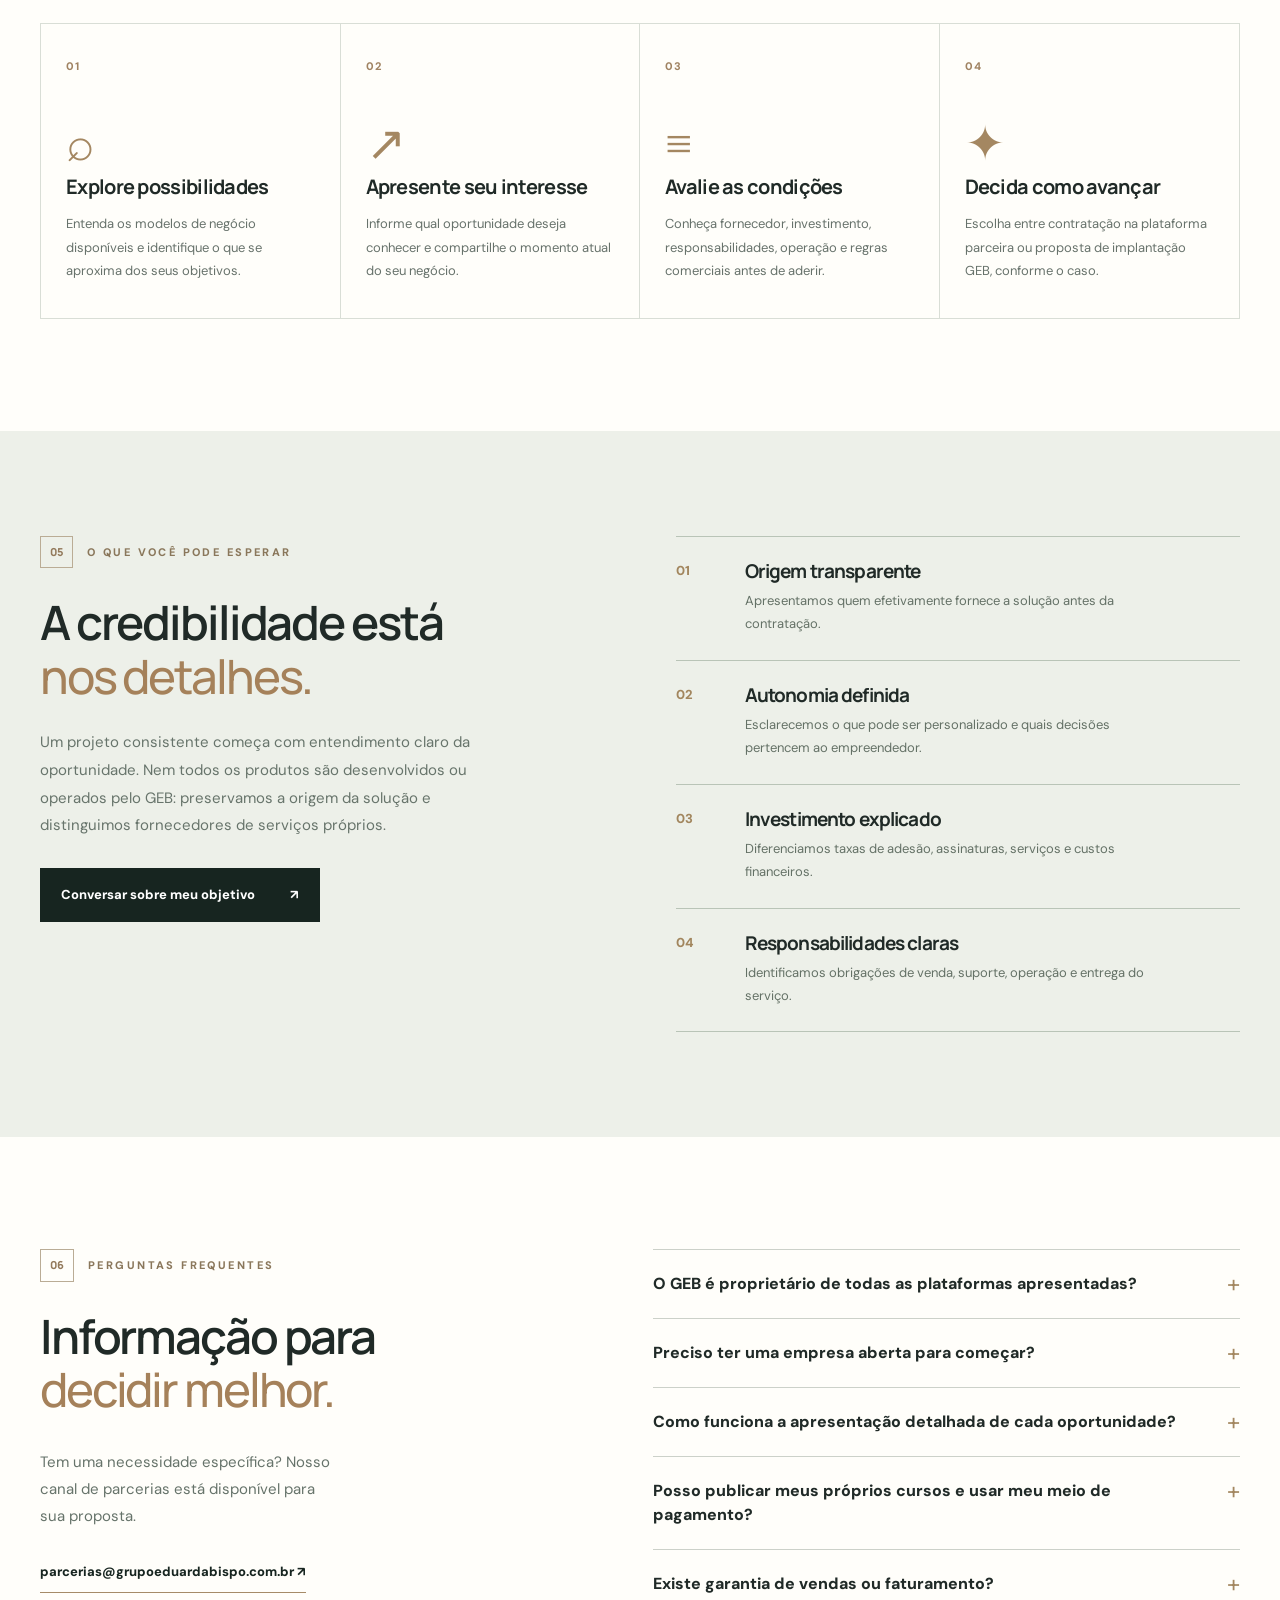
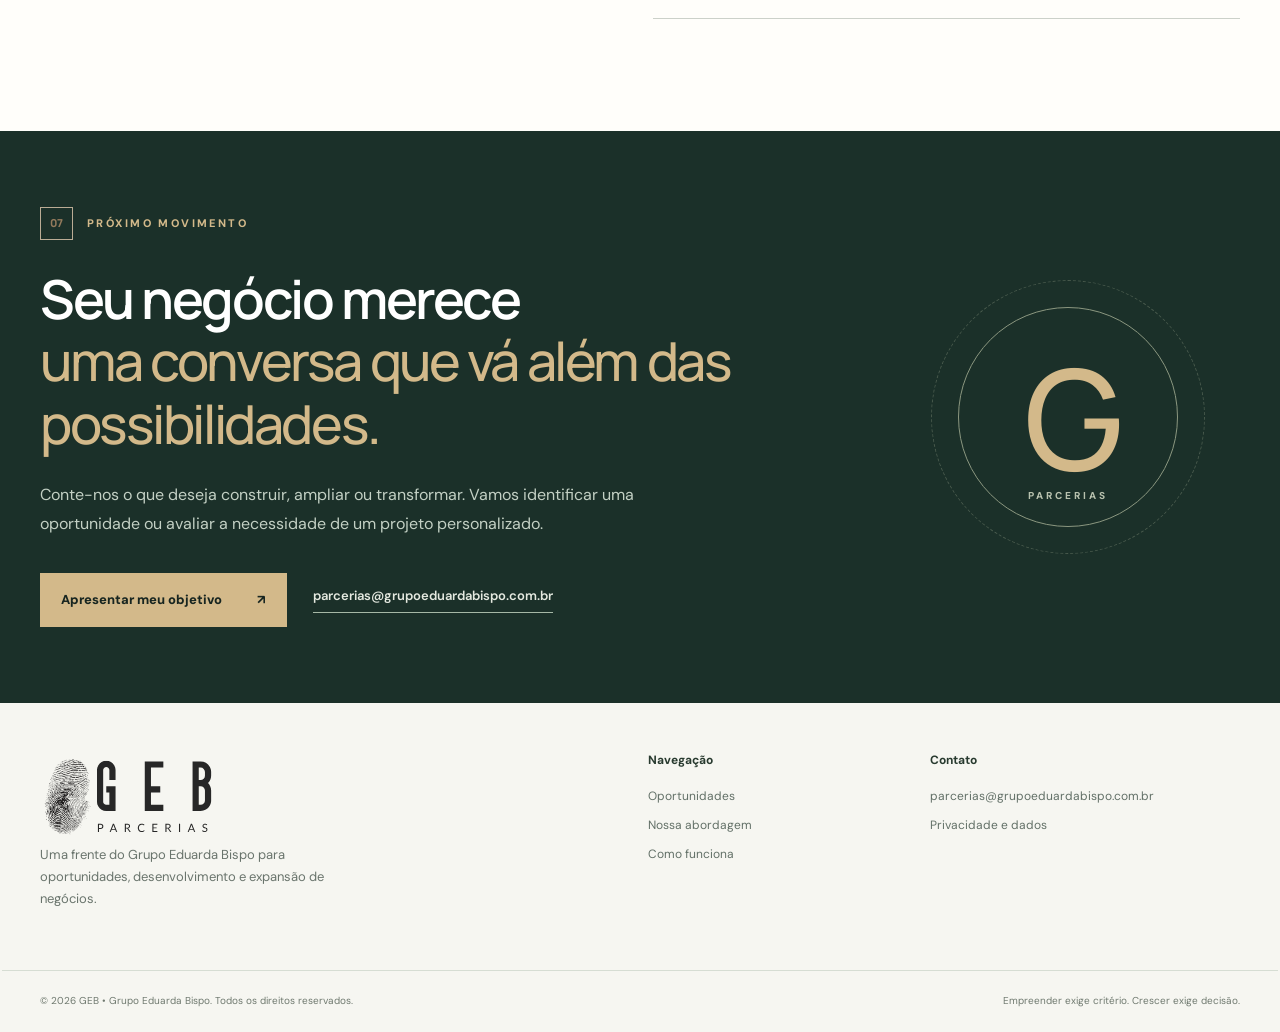
==== commit 8ff58ec2: "Remove links de mapa do site do rodapé" ====
--- a/index.html
+++ b/index.html
@@ -140,7 +140,7 @@
     <section class="contact" id="contato" aria-labelledby="contact-title"><div class="wrap contact-grid"><div><p class="section-kicker kicker-light"><span>07</span> PRÓXIMO MOVIMENTO</p><h2 id="contact-title">Seu negócio merece<br><em>uma conversa que vá além das possibilidades.</em></h2><p>Conte-nos o que deseja construir, ampliar ou transformar. Vamos identificar uma oportunidade ou avaliar a necessidade de um projeto personalizado.</p><div class="contact-actions"><button type="button" class="btn btn-gold" data-interest="geral">Apresentar meu objetivo <span aria-hidden="true">↗</span></button><a href="mailto:parcerias@grupoeduardabispo.com.br" class="contact-email">parcerias@grupoeduardabispo.com.br</a></div></div><div class="contact-emblem" aria-hidden="true"><span class="contact-emblem-ring ring-a"></span><span class="contact-emblem-ring ring-b"></span><span class="contact-emblem-letter">G</span><span class="emblem-small">PARCERIAS</span></div></div></section>
   </main>
 
-  <footer class="footer"><div class="wrap footer-main"><div><a class="footer-brand" href="#topo" aria-label="Voltar ao topo"><img src="assets/geb-parcerias.svg" alt="GEB Parcerias" width="185" height="93"></a><p>Uma frente do Grupo Eduarda Bispo para oportunidades, desenvolvimento e expansão de negócios.</p></div><div><strong>Navegação</strong><a href="#oportunidades">Oportunidades</a><a href="#abordagem">Nossa abordagem</a><a href="#processo">Como funciona</a></div><div><strong>Contato</strong><a href="mailto:parcerias@grupoeduardabispo.com.br">parcerias@grupoeduardabispo.com.br</a><a href="privacidade.html">Privacidade e dados</a><a href="mapa-do-site/">Mapa do site</a></div></div><div class="wrap footer-bottom"><span>© <span id="year">2026</span> GEB • Grupo Eduarda Bispo. Todos os direitos reservados.</span><span>Empreender exige critério. Crescer exige decisão.</span></div></footer>
+  <footer class="footer"><div class="wrap footer-main"><div><a class="footer-brand" href="#topo" aria-label="Voltar ao topo"><img src="assets/geb-parcerias.svg" alt="GEB Parcerias" width="185" height="93"></a><p>Uma frente do Grupo Eduarda Bispo para oportunidades, desenvolvimento e expansão de negócios.</p></div><div><strong>Navegação</strong><a href="#oportunidades">Oportunidades</a><a href="#abordagem">Nossa abordagem</a><a href="#processo">Como funciona</a></div><div><strong>Contato</strong><a href="mailto:parcerias@grupoeduardabispo.com.br">parcerias@grupoeduardabispo.com.br</a><a href="privacidade.html">Privacidade e dados</a></div></div><div class="wrap footer-bottom"><span>© <span id="year">2026</span> GEB • Grupo Eduarda Bispo. Todos os direitos reservados.</span><span>Empreender exige critério. Crescer exige decisão.</span></div></footer>
 
   <dialog class="lead-dialog" id="interest-dialog" aria-labelledby="dialog-title"><form id="lead-form" method="dialog" novalidate><div class="dialog-head"><div><span class="dialog-eyebrow">GEB PARCERIAS / INTERESSE</span><h2 id="dialog-title">Vamos conversar sobre seu próximo movimento?</h2></div><button class="close-dialog" type="button" aria-label="Fechar janela">×</button></div><p class="dialog-copy">Selecione a oportunidade e conte um pouco sobre seu objetivo. Você poderá encaminhar sua mensagem pelo WhatsApp ou por e-mail.</p><div class="form-fields"><label class="field full"><span>Oportunidade <strong>*</strong></span><select name="oportunidade" id="field-opportunity" required><option value="" selected disabled>Selecione uma opção</option><option value="Escola Digital Profissionalizante">Escola Digital Profissionalizante</option><option value="Unidade de Bolsas Educacionais">Unidade de Bolsas Educacionais</option><option value="Universidade Corporativa / Academia Digital Própria">Universidade Corporativa / Academia Digital Própria</option><option value="Vitrine Educacional Personalizada">Vitrine Educacional Personalizada</option><option value="Licenciamento Comercial de Saúde Digital">Licenciamento Comercial de Saúde Digital</option><option value="Avaliar meu objetivo / outra parceria">Quero orientação sobre meu objetivo</option></select></label><label class="field"><span>Seu nome <strong>*</strong></span><input type="text" name="nome" autocomplete="name" maxlength="110" required placeholder="Como podemos chamar você?"></label><label class="field"><span>Seu WhatsApp <strong>*</strong></span><input type="tel" name="whatsapp" autocomplete="tel" maxlength="22" required placeholder="DDD + número"></label><label class="field full"><span>E-mail <strong>*</strong></span><input type="email" name="email" autocomplete="email" maxlength="160" required placeholder="seuemail@empresa.com.br"></label><label class="field"><span>Seu objetivo <strong>*</strong></span><select name="objetivo" required><option value="" selected disabled>Escolha um objetivo</option><option value="Iniciar um negócio">Iniciar um negócio</option><option value="Expandir meu negócio">Expandir meu negócio</option><option value="Publicar/vender meus cursos">Publicar ou vender meus cursos</option><option value="Estruturar educação corporativa">Estruturar educação corporativa</option><option value="Conhecer possibilidades">Conhecer possibilidades</option></select></label><label class="field"><span>Momento atual <strong>*</strong></span><select name="momento" required><option value="" selected disabled>Selecione</option><option value="Planejamento">Planejamento</option><option value="Já tenho uma operação">Já tenho uma operação</option><option value="Pronto para avaliar implantação">Pronto para avaliar implantação</option></select></label><label class="field full"><span>O que deseja desenvolver? <small>(opcional)</small></span><textarea name="mensagem" rows="2" maxlength="700" placeholder="Conte-nos brevemente seu plano"></textarea></label></div><div class="privacy-note"><span aria-hidden="true">ⓘ</span><p>Este formulário prepara uma mensagem no seu dispositivo. <strong>Nenhuma informação é salva neste site.</strong> Seus dados serão compartilhados quando você confirmar o envio pelo WhatsApp ou e-mail. Saiba mais em <a href="privacidade.html" target="_blank" rel="noopener">Privacidade</a>.</p></div><p class="form-feedback" id="form-feedback" role="status" aria-live="polite"></p><div class="dialog-buttons"><button type="submit" data-send="whatsapp" class="btn btn-dark">Continuar no WhatsApp <span aria-hidden="true">↗</span></button><button type="submit" data-send="email" class="btn btn-mail">Preparar e-mail <span aria-hidden="true">↗</span></button></div></form></dialog>
 </body>
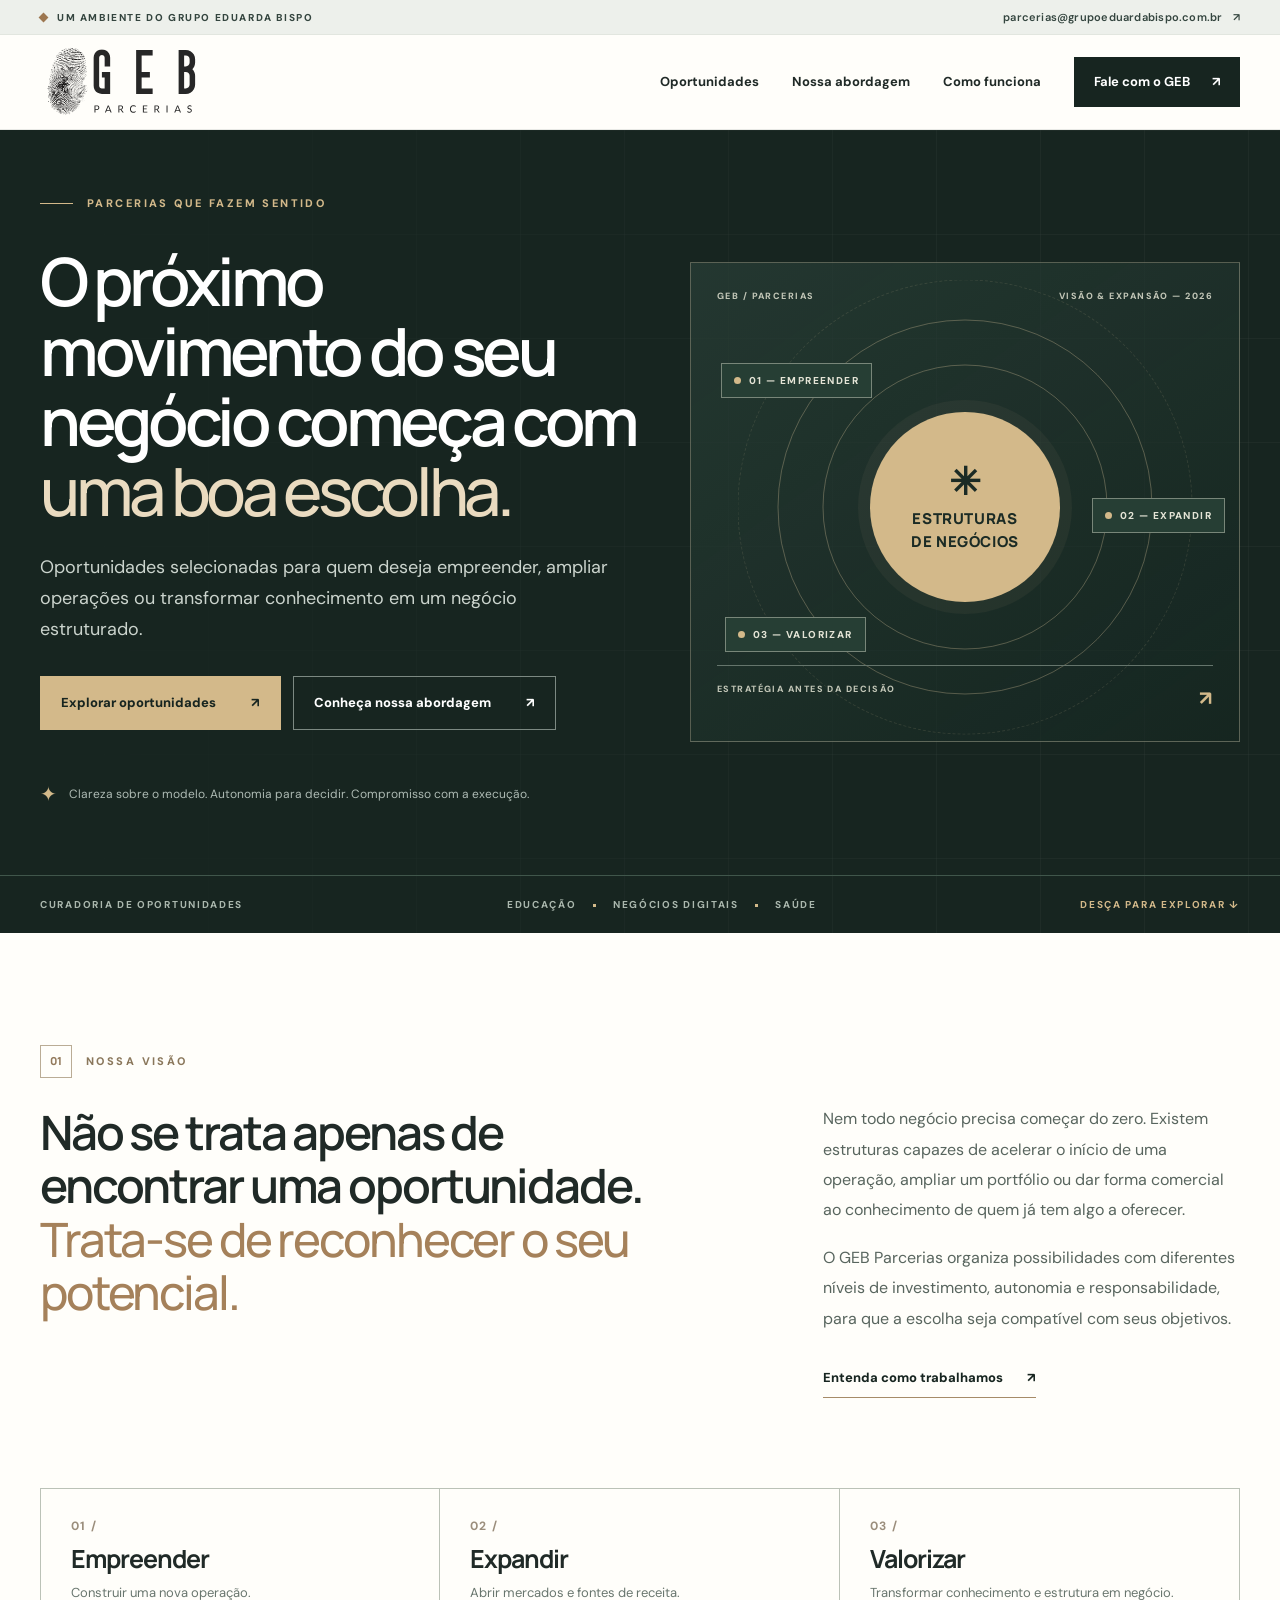
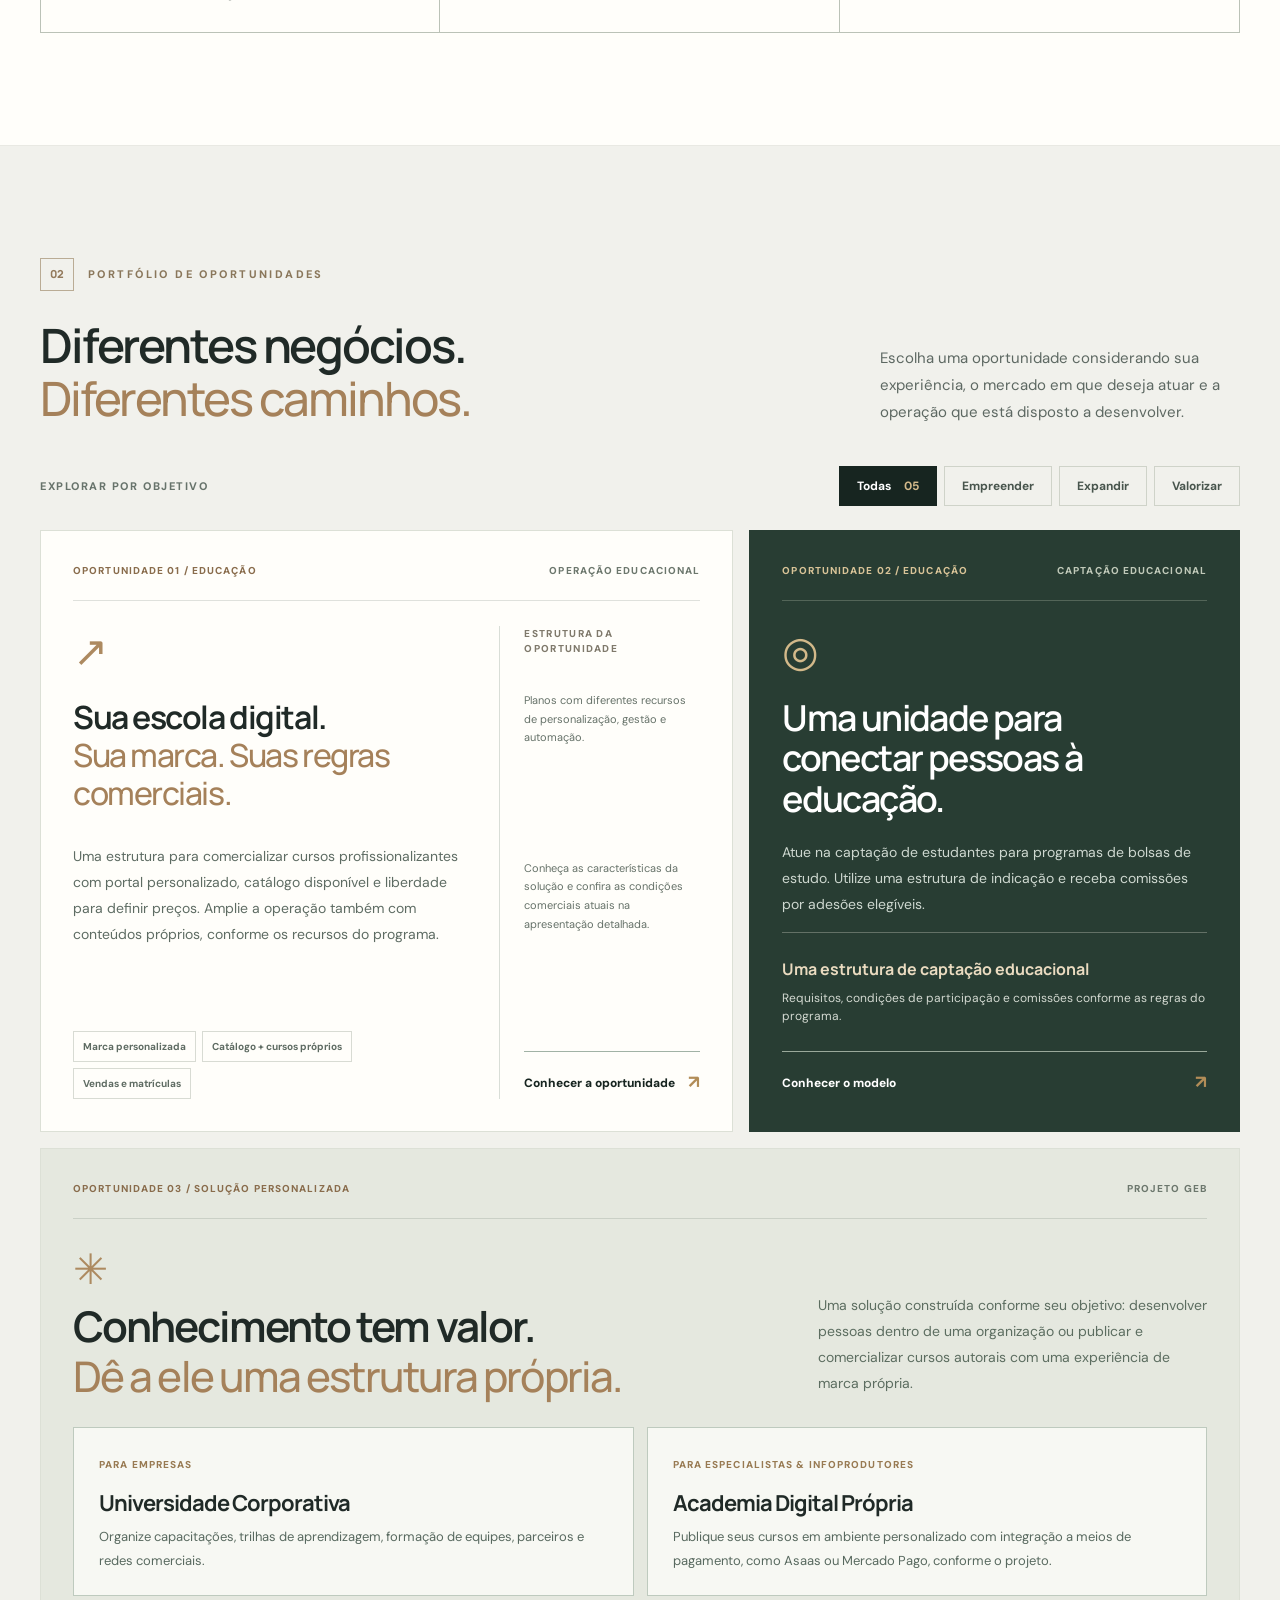
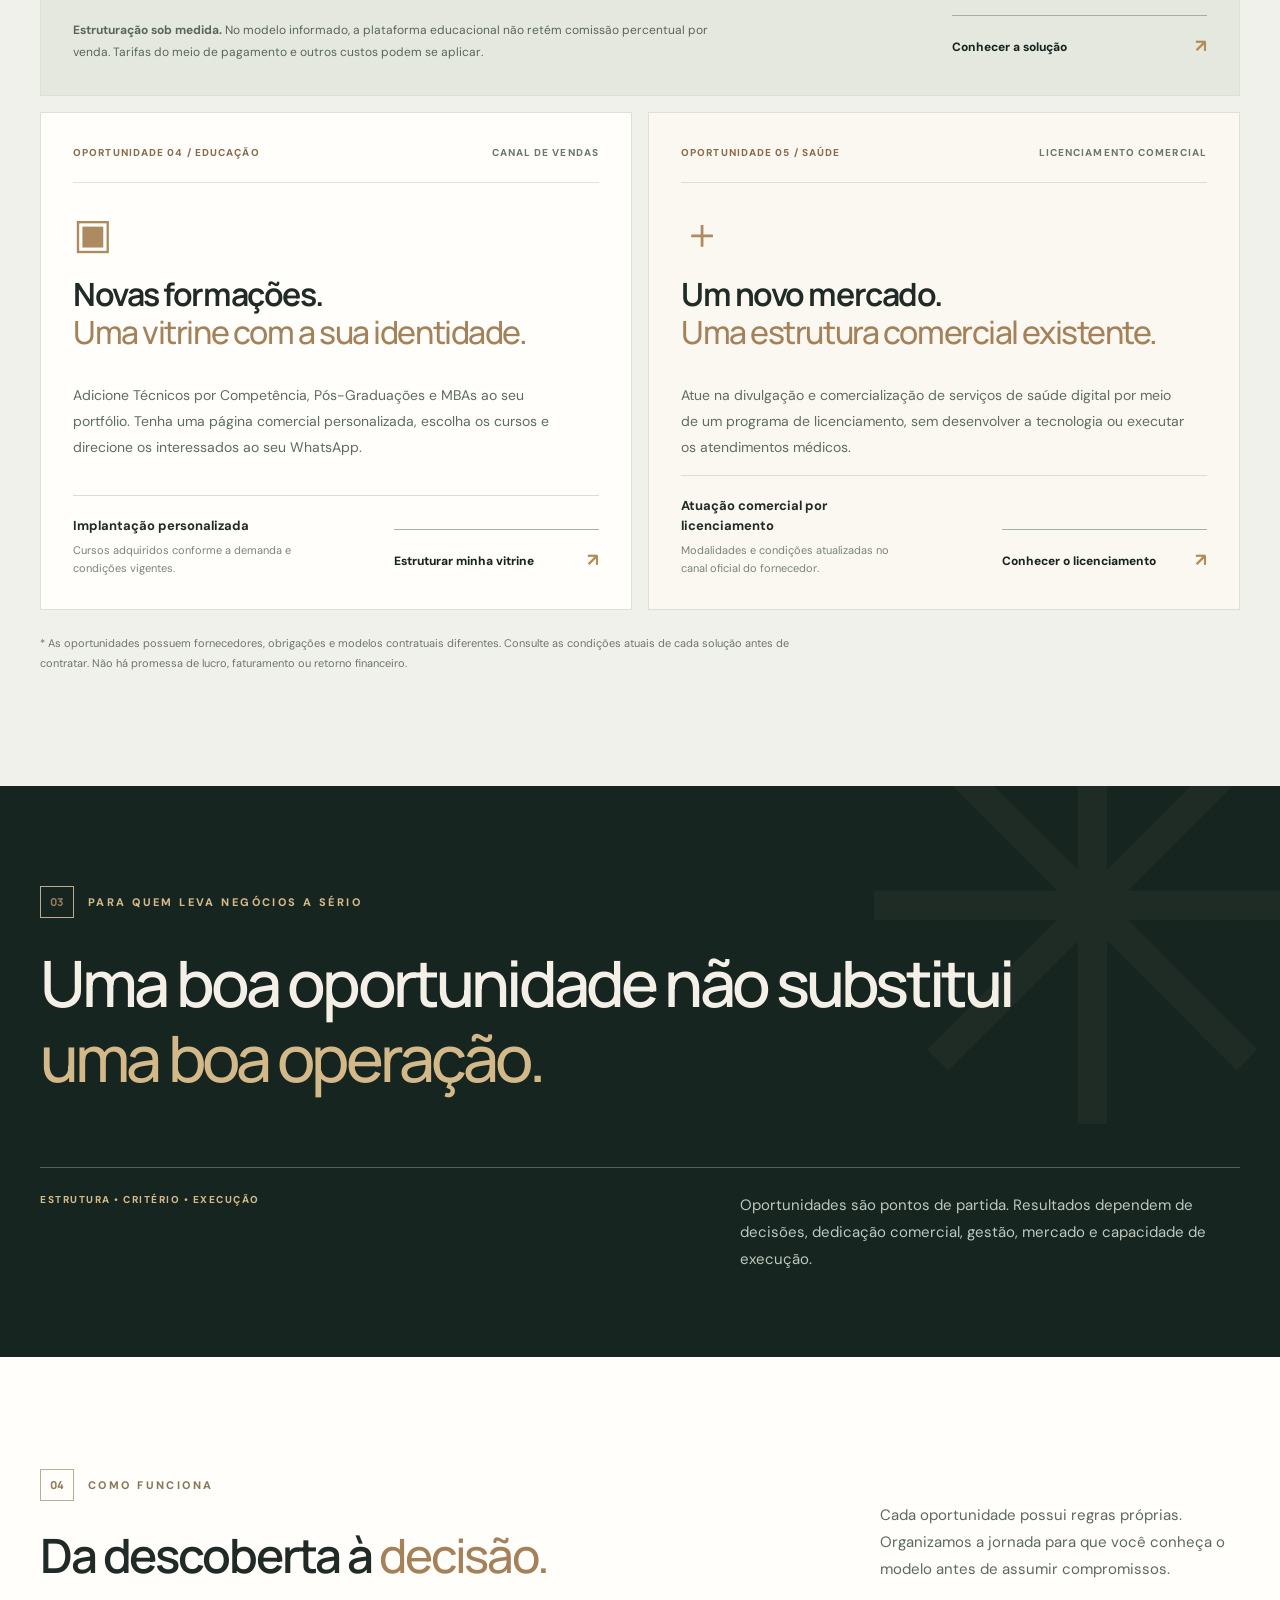
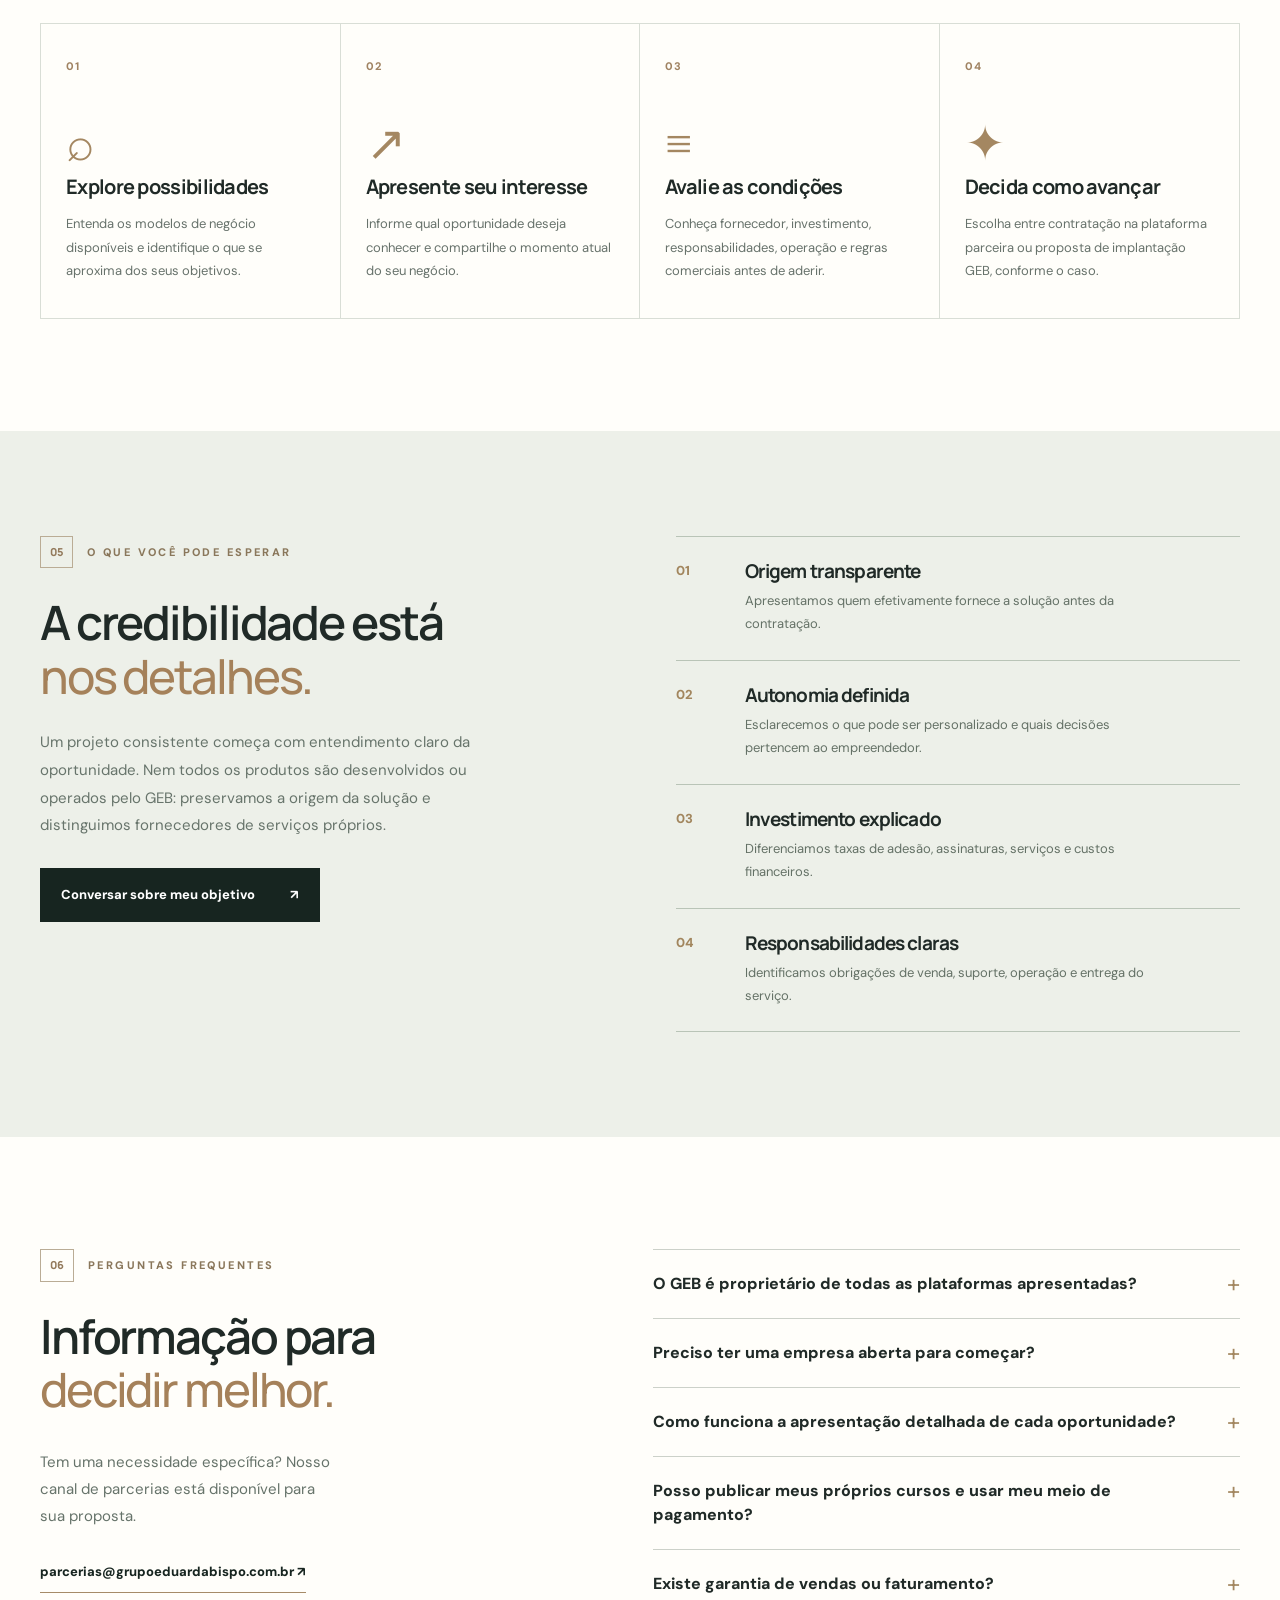
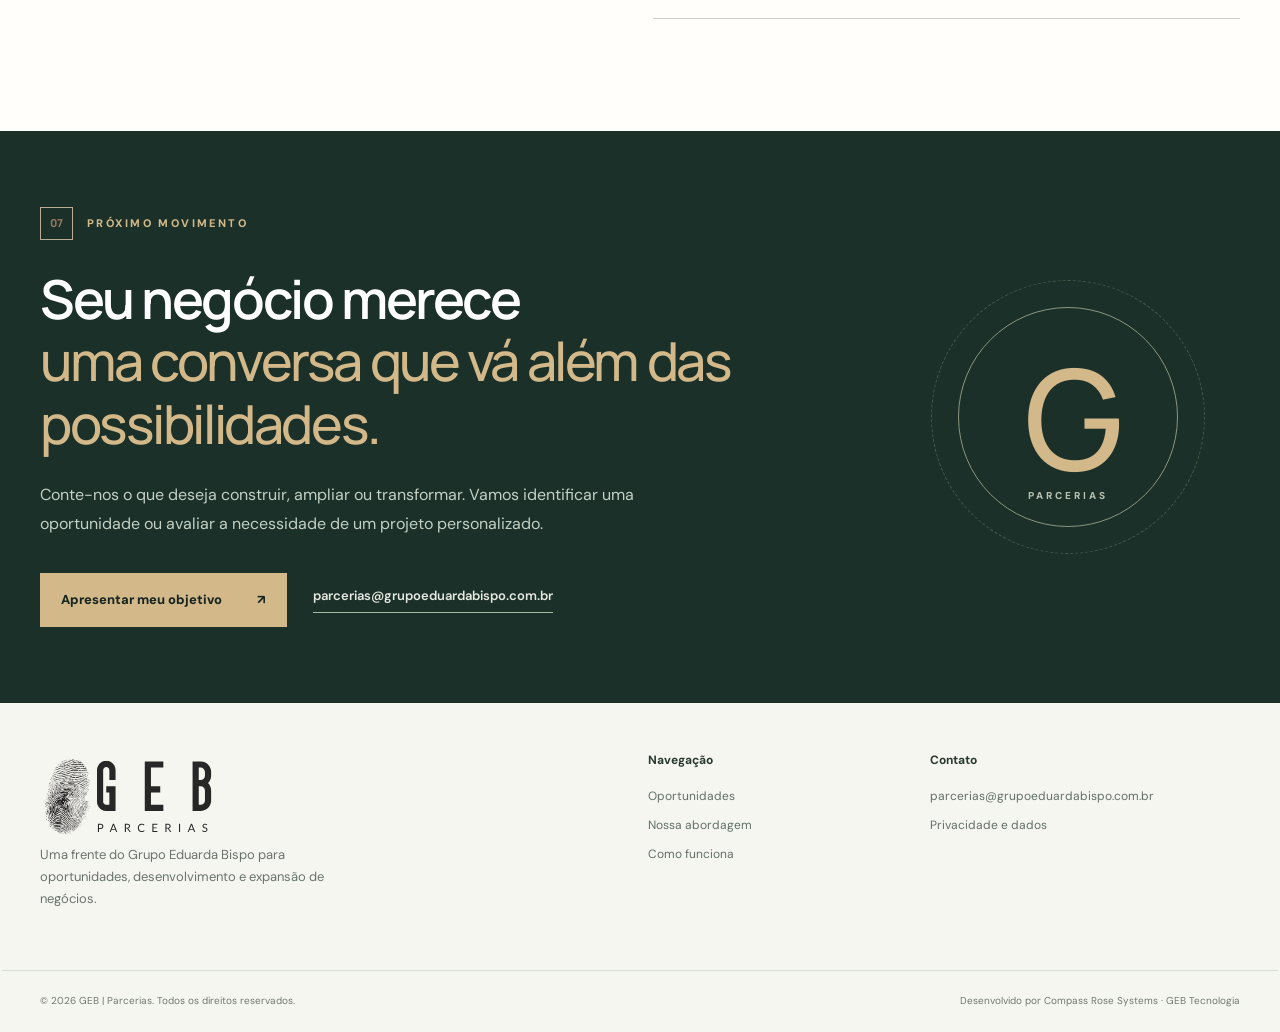
==== commit 0e7694d8: "Padroniza rodapé do GEB Parcerias" ====
--- a/index.html
+++ b/index.html
@@ -140,7 +140,7 @@
     <section class="contact" id="contato" aria-labelledby="contact-title"><div class="wrap contact-grid"><div><p class="section-kicker kicker-light"><span>07</span> PRÓXIMO MOVIMENTO</p><h2 id="contact-title">Seu negócio merece<br><em>uma conversa que vá além das possibilidades.</em></h2><p>Conte-nos o que deseja construir, ampliar ou transformar. Vamos identificar uma oportunidade ou avaliar a necessidade de um projeto personalizado.</p><div class="contact-actions"><button type="button" class="btn btn-gold" data-interest="geral">Apresentar meu objetivo <span aria-hidden="true">↗</span></button><a href="mailto:parcerias@grupoeduardabispo.com.br" class="contact-email">parcerias@grupoeduardabispo.com.br</a></div></div><div class="contact-emblem" aria-hidden="true"><span class="contact-emblem-ring ring-a"></span><span class="contact-emblem-ring ring-b"></span><span class="contact-emblem-letter">G</span><span class="emblem-small">PARCERIAS</span></div></div></section>
   </main>
 
-  <footer class="footer"><div class="wrap footer-main"><div><a class="footer-brand" href="#topo" aria-label="Voltar ao topo"><img src="assets/geb-parcerias.svg" alt="GEB Parcerias" width="185" height="93"></a><p>Uma frente do Grupo Eduarda Bispo para oportunidades, desenvolvimento e expansão de negócios.</p></div><div><strong>Navegação</strong><a href="#oportunidades">Oportunidades</a><a href="#abordagem">Nossa abordagem</a><a href="#processo">Como funciona</a></div><div><strong>Contato</strong><a href="mailto:parcerias@grupoeduardabispo.com.br">parcerias@grupoeduardabispo.com.br</a><a href="privacidade.html">Privacidade e dados</a></div></div><div class="wrap footer-bottom"><span>© <span id="year">2026</span> GEB • Grupo Eduarda Bispo. Todos os direitos reservados.</span><span>Empreender exige critério. Crescer exige decisão.</span></div></footer>
+  <footer class="footer"><div class="wrap footer-main"><div><a class="footer-brand" href="#topo" aria-label="Voltar ao topo"><img src="assets/geb-parcerias.svg" alt="GEB Parcerias" width="185" height="93"></a><p>Uma frente do Grupo Eduarda Bispo para oportunidades, desenvolvimento e expansão de negócios.</p></div><div><strong>Navegação</strong><a href="#oportunidades">Oportunidades</a><a href="#abordagem">Nossa abordagem</a><a href="#processo">Como funciona</a></div><div><strong>Contato</strong><a href="mailto:parcerias@grupoeduardabispo.com.br">parcerias@grupoeduardabispo.com.br</a><a href="privacidade.html">Privacidade e dados</a></div></div><div class="wrap footer-bottom"><span>© <span id="year">2026</span> GEB | Parcerias. Todos os direitos reservados.</span><span>Desenvolvido por <a href="https://gebtecnologia.grupoeduardabispo.com.br/" target="_blank" rel="noopener noreferrer">Compass Rose Systems · GEB Tecnologia</a></span></div></footer>
 
   <dialog class="lead-dialog" id="interest-dialog" aria-labelledby="dialog-title"><form id="lead-form" method="dialog" novalidate><div class="dialog-head"><div><span class="dialog-eyebrow">GEB PARCERIAS / INTERESSE</span><h2 id="dialog-title">Vamos conversar sobre seu próximo movimento?</h2></div><button class="close-dialog" type="button" aria-label="Fechar janela">×</button></div><p class="dialog-copy">Selecione a oportunidade e conte um pouco sobre seu objetivo. Você poderá encaminhar sua mensagem pelo WhatsApp ou por e-mail.</p><div class="form-fields"><label class="field full"><span>Oportunidade <strong>*</strong></span><select name="oportunidade" id="field-opportunity" required><option value="" selected disabled>Selecione uma opção</option><option value="Escola Digital Profissionalizante">Escola Digital Profissionalizante</option><option value="Unidade de Bolsas Educacionais">Unidade de Bolsas Educacionais</option><option value="Universidade Corporativa / Academia Digital Própria">Universidade Corporativa / Academia Digital Própria</option><option value="Vitrine Educacional Personalizada">Vitrine Educacional Personalizada</option><option value="Licenciamento Comercial de Saúde Digital">Licenciamento Comercial de Saúde Digital</option><option value="Avaliar meu objetivo / outra parceria">Quero orientação sobre meu objetivo</option></select></label><label class="field"><span>Seu nome <strong>*</strong></span><input type="text" name="nome" autocomplete="name" maxlength="110" required placeholder="Como podemos chamar você?"></label><label class="field"><span>Seu WhatsApp <strong>*</strong></span><input type="tel" name="whatsapp" autocomplete="tel" maxlength="22" required placeholder="DDD + número"></label><label class="field full"><span>E-mail <strong>*</strong></span><input type="email" name="email" autocomplete="email" maxlength="160" required placeholder="seuemail@empresa.com.br"></label><label class="field"><span>Seu objetivo <strong>*</strong></span><select name="objetivo" required><option value="" selected disabled>Escolha um objetivo</option><option value="Iniciar um negócio">Iniciar um negócio</option><option value="Expandir meu negócio">Expandir meu negócio</option><option value="Publicar/vender meus cursos">Publicar ou vender meus cursos</option><option value="Estruturar educação corporativa">Estruturar educação corporativa</option><option value="Conhecer possibilidades">Conhecer possibilidades</option></select></label><label class="field"><span>Momento atual <strong>*</strong></span><select name="momento" required><option value="" selected disabled>Selecione</option><option value="Planejamento">Planejamento</option><option value="Já tenho uma operação">Já tenho uma operação</option><option value="Pronto para avaliar implantação">Pronto para avaliar implantação</option></select></label><label class="field full"><span>O que deseja desenvolver? <small>(opcional)</small></span><textarea name="mensagem" rows="2" maxlength="700" placeholder="Conte-nos brevemente seu plano"></textarea></label></div><div class="privacy-note"><span aria-hidden="true">ⓘ</span><p>Este formulário prepara uma mensagem no seu dispositivo. <strong>Nenhuma informação é salva neste site.</strong> Seus dados serão compartilhados quando você confirmar o envio pelo WhatsApp ou e-mail. Saiba mais em <a href="privacidade.html" target="_blank" rel="noopener">Privacidade</a>.</p></div><p class="form-feedback" id="form-feedback" role="status" aria-live="polite"></p><div class="dialog-buttons"><button type="submit" data-send="whatsapp" class="btn btn-dark">Continuar no WhatsApp <span aria-hidden="true">↗</span></button><button type="submit" data-send="email" class="btn btn-mail">Preparar e-mail <span aria-hidden="true">↗</span></button></div></form></dialog>
 </body>
